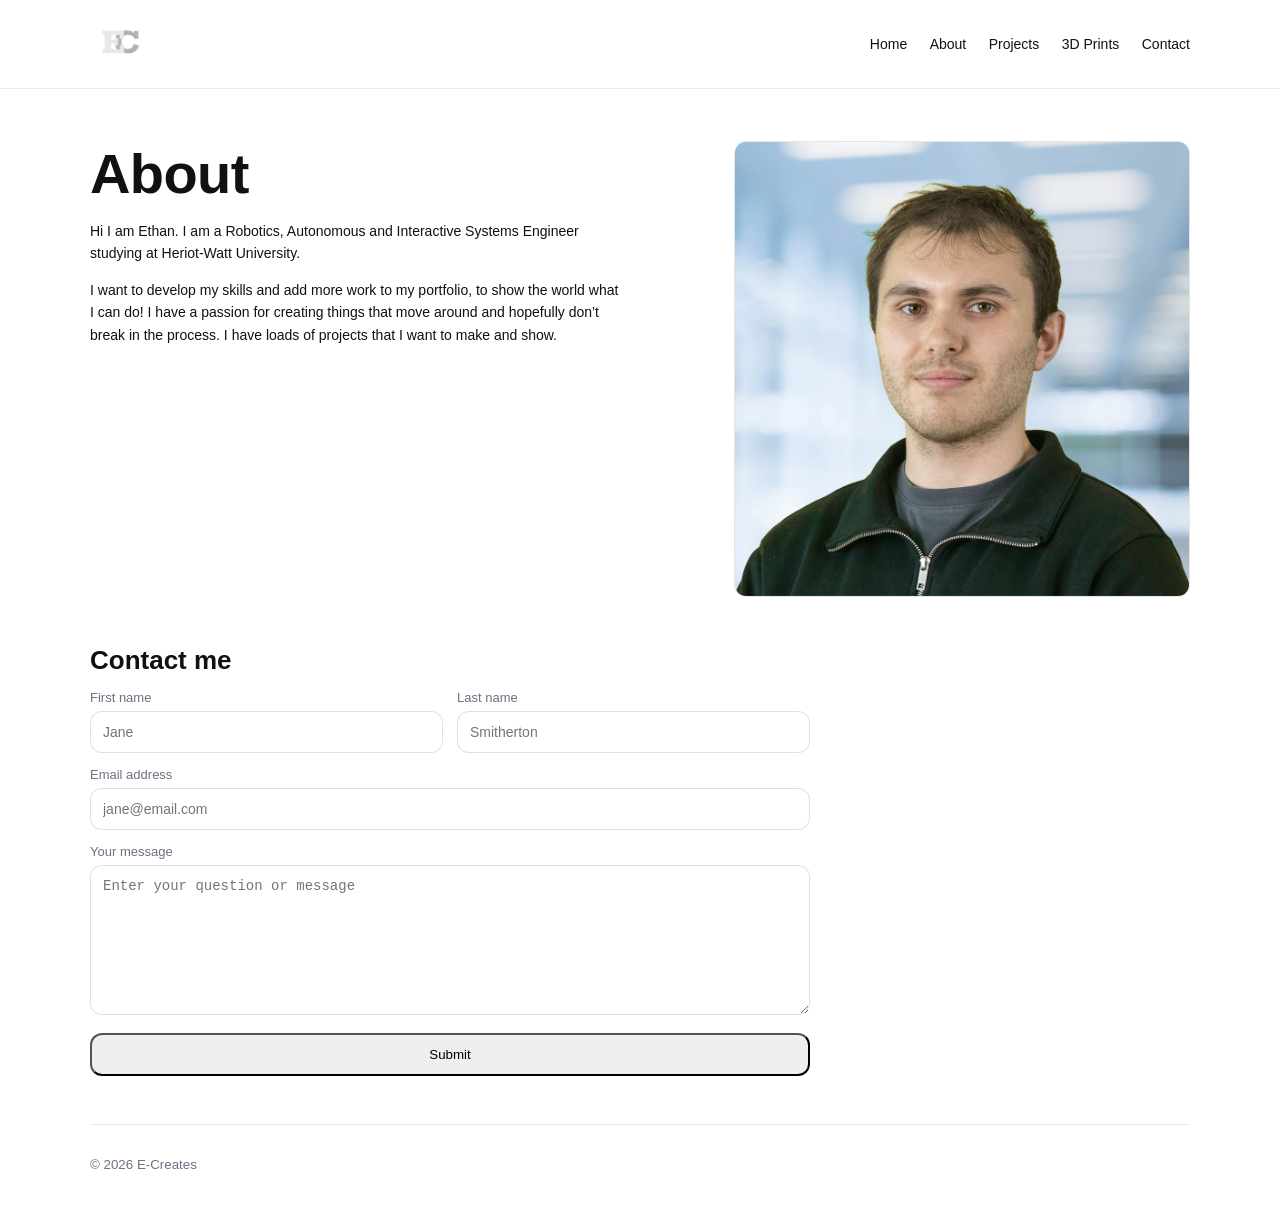
==== about.html @ 8cdade5a "Initial website" ====
<!DOCTYPE html>
<html lang="en">
  <head>
    <meta charset="UTF-8" />
    <meta name="viewport" content="width=device-width, initial-scale=1.0" />
    <title>About | E-Creates</title>
    <link rel="stylesheet" href="styles.css" />
  </head>

  <body>
    <!-- NAV -->
    <header class="site-header">
      <div class="container nav">
        <a class="logo" href="index.html" aria-label="E-Creates Home">
          <img src="assets/ec.png" alt="E-Creates logo" class="logo-img" />
        </a>

        <nav class="nav-links" aria-label="Primary">
          <a href="index.html#home">Home</a>
          <a href="about.html">About</a>
          <a href="index.html#projects">Projects</a>
          <a href="index.html#prints">3D Prints</a>
          <a href="about.html#contact">Contact</a>
        </nav>
      </div>
    </header>

    <main class="container section">
      <!-- TOP: About text (left) + photo (right) -->
      <section class="about-top">
        <div class="about-copy">
          <h1 class="page-title">About</h1>

          <p class="about-lead">
            Hi I am Ethan. I am a Robotics, Autonomous and Interactive Systems Engineer studying at
            Heriot-Watt University.
          </p>

          <p class="about-body">
            I want to develop my skills and add more work to my portfolio, to show the world what I can do!
            I have a passion for creating things that move around and hopefully don’t break in the process.
            I have loads of projects that I want to make and show.
          </p>
        </div>

        <div class="about-photo">
          <img src="assets/photo.jpg" alt="Portrait photo" />
        </div>
      </section>

      <!-- BELOW: Contact form -->
      <section id="contact" class="contact-section">
        <h2 class="section-title">Contact me</h2>

        <form class="contact-form" action="https://formspree.io/f/xojqopka" method="POST">
          <input type="hidden" name="_subject" value="New message from E-Creates" />
          <input type="hidden" name="_template" value="table" />

          <div class="form-grid">
            <div class="field">
              <label for="firstName">First name</label>
              <input id="firstName" name="firstName" type="text" placeholder="Jane" required />
            </div>

            <div class="field">
              <label for="lastName">Last name</label>
              <input id="lastName" name="lastName" type="text" placeholder="Smitherton" required />
            </div>

            <div class="field full">
              <label for="email">Email address</label>
              <input id="email" name="email" type="email" placeholder="jane@email.com" required />
            </div>

            <div class="field full">
              <label for="message">Your message</label>
              <textarea
                id="message"
                name="message"
                rows="6"
                placeholder="Enter your question or message"
                required
              ></textarea>
            </div>

            <div class="full">
              <button class="btn primary full" type="submit">Submit</button>
            </div>
          </div>
        </form>
      </section>
    </main>

    <footer class="container footer">
      <small>© <span id="year"></span> E-Creates</small>
    </footer>

    <script src="script.js"></script>
  </body>
</html>
---- styles.css ----
:root {
  --bg: #ffffff;
  --text: #111111;
  --muted: #6b7280;
  --card: #f3f4f6;
  --border: rgba(0, 0, 0, 0.08);
}

* { box-sizing: border-box; }
html { scroll-behavior: smooth; }
body {
  margin: 0;
  font-family: Arial, Helvetica, sans-serif;
  background: var(--bg);
  color: var(--text);
}

.container {
  width: min(1100px, 92%);
  margin: 0 auto;
}

.site-header {
  position: sticky;
  top: 0;
  background: rgba(255,255,255,0.9);
  backdrop-filter: blur(8px);
  border-bottom: 1px solid var(--border);
  z-index: 10;
}

.nav {
  display: flex;
  align-items: center;
  justify-content: space-between;
  padding: 14px 0;
}

.logo {
  display: inline-flex;
  align-items: center;
  text-decoration: none;
  color: inherit;
}
.logo-img {
  height: 60px;   /* controls logo size */
  width: auto;
  display: block;
  opacity: 0.45;  /* optional – matches subtle style */
}

.nav-links a {
  text-decoration: none;
  color: var(--text);
  margin-left: 18px;
  font-size: 14px;
}
.nav-links a:hover { text-decoration: underline; }

.hero {
  padding: 56px 0 22px;
}
.hero-title {
  margin: 0 0 10px;
  font-size: 52px;
  letter-spacing: -0.5px;
}
.hero-subtitle {
  margin: 0;
  color: var(--muted);
  font-size: 16px;
}

.section {
  padding: 28px 0;
}
.section h2 {
  margin: 0 0 14px;
  font-size: 26px;
}

.grid {
  display: grid;
  gap: 18px;
  grid-template-columns: repeat(3, minmax(0, 1fr));
}

.card {
  background: transparent;
}

.thumb {
  background: var(--card);
  border-radius: 10px;
  overflow: hidden;
  border: 1px solid var(--border);
}

.thumb img {
  width: 100%;
  height: 175px;
  object-fit: cover;
  display: block;
}

.card h3 {
  margin: 10px 0 4px;
  font-size: 16px;
}
.card p {
  margin: 0;
  font-size: 13px;
  color: var(--muted);
}

.footer {
  padding: 30px 0 50px;
  color: var(--muted);
  border-top: 1px solid var(--border);
  margin-top: 20px;
}

/* Responsive */
@media (max-width: 900px) {
  .grid { grid-template-columns: repeat(2, minmax(0, 1fr)); }
  .hero-title { font-size: 44px; }
}
@media (max-width: 600px) {
  .grid { grid-template-columns: 1fr; }
  .nav-links a { margin-left: 12px; }
  .hero-title { font-size: 38px; }
}


/* Make cards clickable */
.card.clickable {
  cursor: pointer;
}
.card.clickable:hover .thumb {
  transform: translateY(-2px);
  transition: transform 120ms ease;
}

/* MODAL */
.modal {
  position: fixed;
  inset: 0;
  display: none; /* hidden by default */
  z-index: 999;
}

.modal.is-open {
  display: block;
}

.modal-backdrop {
  position: absolute;
  inset: 0;
  background: rgba(0, 0, 0, 0.55);
}

.modal-panel {
  position: relative;
  width: min(900px, 92%);
  margin: 6vh auto;
  background: white;
  border-radius: 14px;
  border: 1px solid rgba(0, 0, 0, 0.12);
  overflow: hidden;
}

.modal-close {
  position: absolute;
  top: 10px;
  right: 10px;
  border: none;
  background: rgba(0, 0, 0, 0.06);
  border-radius: 10px;
  padding: 8px 10px;
  cursor: pointer;
  font-size: 16px;
}
.modal-close:hover {
  background: rgba(0, 0, 0, 0.12);
}

.modal-content {
  display: grid;
  grid-template-columns: 1.05fr 0.95fr;
}

.modal-image-wrap {
  background: #f3f4f6;
  border-right: 1px solid rgba(0, 0, 0, 0.08);
}

.modal-image-wrap img {
  width: 100%;
  height: 100%;
  max-height: 520px;
  object-fit: cover;
  display: block;
}

.modal-text {
  padding: 18px 18px 20px;
}

.modal-text h3 {
  margin: 0 0 8px;
  font-size: 22px;
}

.muted {
  color: #6b7280;
  margin: 0 0 12px;
}

.modal-details {
  margin: 0;
  white-space: pre-wrap;
  font-family: Arial, Helvetica, sans-serif;
  line-height: 1.45;
  color: #111;
}

/* Responsive modal */
@media (max-width: 700px) {
  .modal-panel {
    margin: 4vh auto;
  }
  .modal-content {
    grid-template-columns: 1fr;
  }
  .modal-image-wrap {
    border-right: none;
    border-bottom: 1px solid rgba(0, 0, 0, 0.08);
  }
}

/* ---------- Contact form polish ---------- */
.contact-form {
  max-width: 640px;
}

.form-grid {
  display: grid;
  grid-template-columns: 1fr 1fr;
  gap: 14px;
  margin-top: 12px;
}

.field label {
  display: block;
  font-size: 13px;
  color: var(--muted);
  margin: 0 0 6px;
}

.field input,
.field textarea {
  width: 100%;
  padding: 12px 12px;
  border-radius: 12px;
  border: 1px solid rgba(0, 0, 0, 0.12);
  background: #fff;
  font-size: 14px;
  outline: none;
}

.field textarea {
  resize: vertical;
  min-height: 140px;
}

.field input:focus,
.field textarea:focus {
  border-color: rgba(0, 0, 0, 0.25);
  box-shadow: 0 0 0 4px rgba(0, 0, 0, 0.06);
}

.full {
  grid-column: 1 / -1;
}

/* Make button full width nicely */
.btn.full {
  width: 100%;
  justify-content: center;
  padding: 12px 14px;
  border-radius: 12px;
}

/* Mobile */
@media (max-width: 700px) {
  .form-grid {
    grid-template-columns: 1fr;
  }
}


/* About + Contact page layout */
.page-title {
  margin: 0 0 14px;
  font-size: 56px;
  letter-spacing: -0.6px;
}

.section-title {
  margin: 0 0 14px;
  font-size: 28px;
}

.about-top {
  display: grid;
  grid-template-columns: 1.15fr 0.85fr;
  gap: 28px;
  align-items: start;
  padding-top: 24px;
}

.about-copy {
  max-width: 60ch;
}

.about-lead,
.about-body {
  margin: 0 0 14px;
  font-size: 14px;
  line-height: 1.6;
  color: var(--text);
}

.about-photo img {
  width: 100%;
  max-height: 520px;
  object-fit: cover;
  border-radius: 12px;
  border: 1px solid rgba(0, 0, 0, 0.10);
}

/* Contact block sits under the about section */
.contact-section {
  margin-top: 44px;
}

/* Form polish (if you already added these, keep one copy only) */
.contact-form {
  max-width: 720px;
}

.form-grid {
  display: grid;
  grid-template-columns: 1fr 1fr;
  gap: 14px;
  margin-top: 10px;
}

.field label {
  display: block;
  font-size: 13px;
  color: var(--muted);
  margin: 0 0 6px;
}

.field input,
.field textarea {
  width: 100%;
  padding: 12px 12px;
  border-radius: 12px;
  border: 1px solid rgba(0, 0, 0, 0.12);
  background: #fff;
  font-size: 14px;
  outline: none;
}

.field input:focus,
.field textarea:focus {
  border-color: rgba(0, 0, 0, 0.25);
  box-shadow: 0 0 0 4px rgba(0, 0, 0, 0.06);
}

.field textarea {
  resize: vertical;
  min-height: 150px;
}

.full {
  grid-column: 1 / -1;
}

/* Mobile */
@media (max-width: 850px) {
  .about-top {
    grid-template-columns: 1fr;
  }
  .page-title {
    font-size: 42px;
  }
  .form-grid {
    grid-template-columns: 1fr;
  }
}
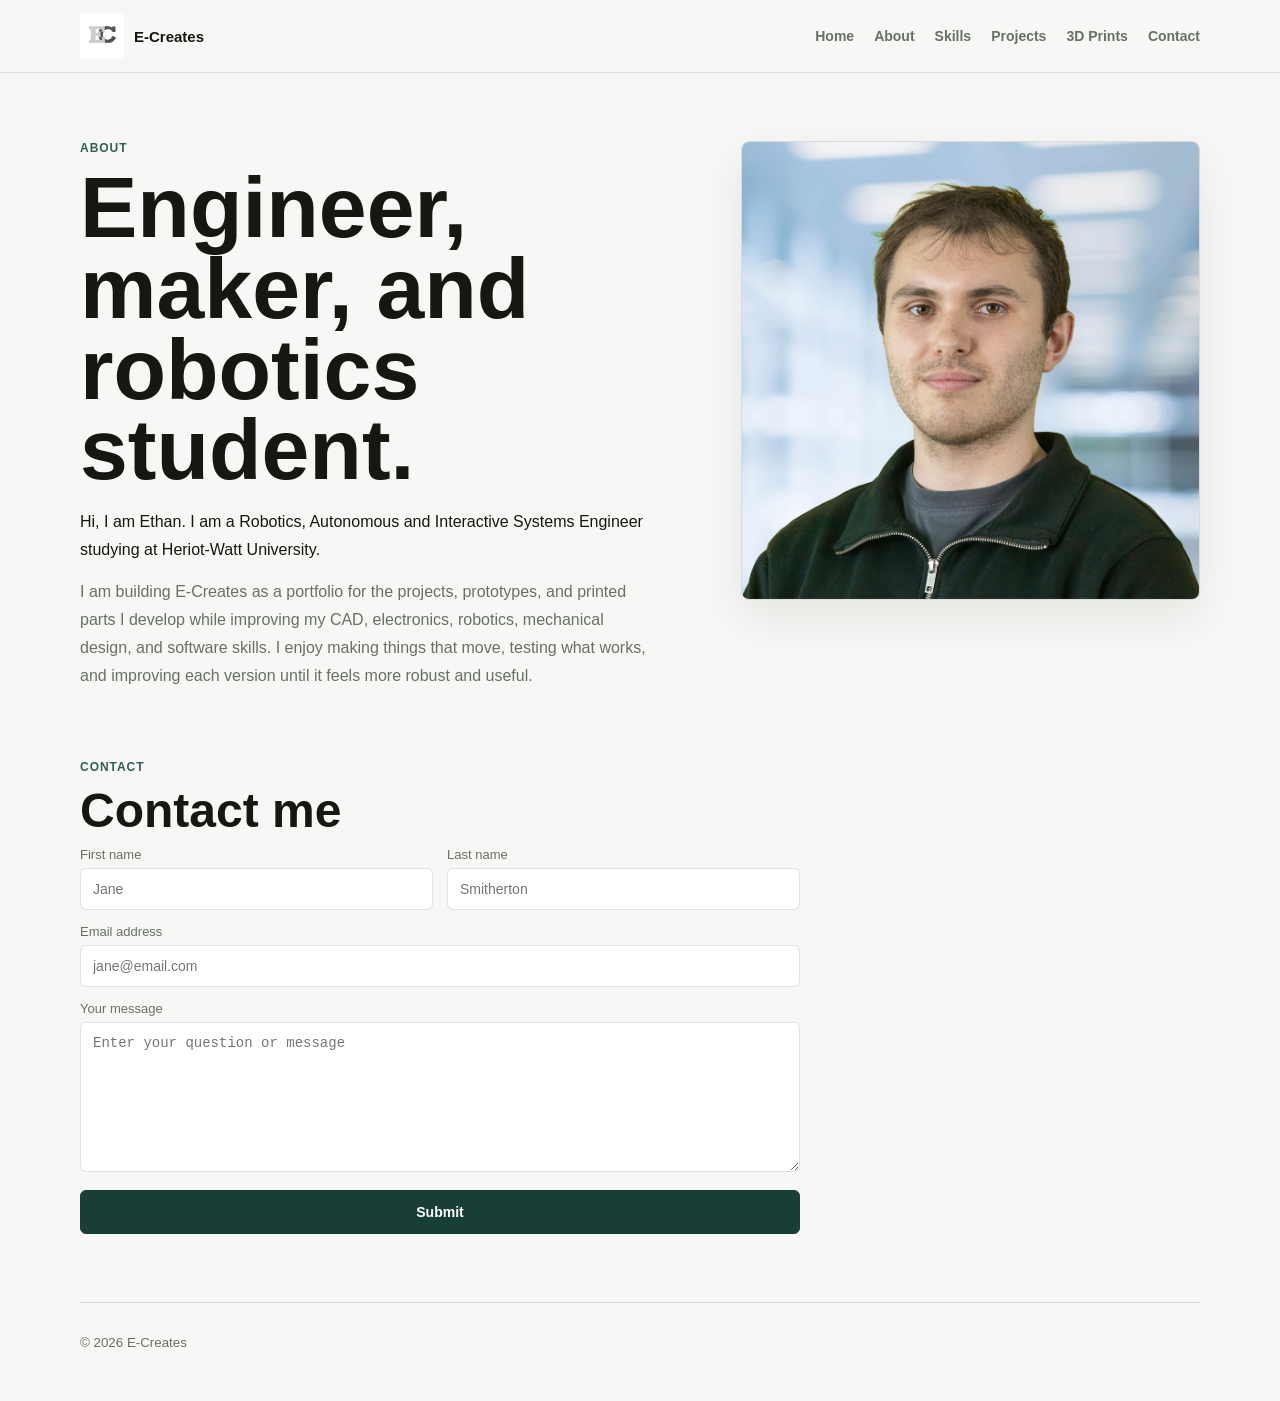
==== commit 5947dfd6: "updated look to be more professional" ====
--- a/about.html
+++ b/about.html
@@ -8,16 +8,17 @@
   </head>
 
   <body>
-    <!-- NAV -->
     <header class="site-header">
       <div class="container nav">
         <a class="logo" href="index.html" aria-label="E-Creates Home">
           <img src="assets/ec.png" alt="E-Creates logo" class="logo-img" />
+          <span>E-Creates</span>
         </a>
 
         <nav class="nav-links" aria-label="Primary">
           <a href="index.html#home">Home</a>
           <a href="about.html">About</a>
+          <a href="index.html#skills">Skills</a>
           <a href="index.html#projects">Projects</a>
           <a href="index.html#prints">3D Prints</a>
           <a href="about.html#contact">Contact</a>
@@ -26,20 +27,21 @@
     </header>
 
     <main class="container section">
-      <!-- TOP: About text (left) + photo (right) -->
       <section class="about-top">
         <div class="about-copy">
-          <h1 class="page-title">About</h1>
+          <p class="eyebrow">About</p>
+          <h1 class="page-title">Engineer, maker, and robotics student.</h1>
 
           <p class="about-lead">
-            Hi I am Ethan. I am a Robotics, Autonomous and Interactive Systems Engineer studying at
+            Hi, I am Ethan. I am a Robotics, Autonomous and Interactive Systems Engineer studying at
             Heriot-Watt University.
           </p>
 
           <p class="about-body">
-            I want to develop my skills and add more work to my portfolio, to show the world what I can do!
-            I have a passion for creating things that move around and hopefully don’t break in the process.
-            I have loads of projects that I want to make and show.
+            I am building E-Creates as a portfolio for the projects, prototypes, and printed parts I
+            develop while improving my CAD, electronics, robotics, mechanical design, and software
+            skills. I enjoy making things that move, testing what works, and improving each version
+            until it feels more robust and useful.
           </p>
         </div>
 
@@ -48,8 +50,8 @@
         </div>
       </section>
 
-      <!-- BELOW: Contact form -->
       <section id="contact" class="contact-section">
+        <p class="eyebrow">Contact</p>
         <h2 class="section-title">Contact me</h2>
 
         <form class="contact-form" action="https://formspree.io/f/xojqopka" method="POST">
@@ -92,7 +94,7 @@
     </main>
 
     <footer class="container footer">
-      <small>© <span id="year"></span> E-Creates</small>
+      <small>&copy; <span id="year"></span> E-Creates</small>
     </footer>
 
     <script src="script.js"></script>
--- a/styles.css
+++ b/styles.css
@@ -1,13 +1,23 @@
 :root {
-  --bg: #ffffff;
-  --text: #111111;
-  --muted: #6b7280;
-  --card: #f3f4f6;
-  --border: rgba(0, 0, 0, 0.08);
-}
-
-* { box-sizing: border-box; }
-html { scroll-behavior: smooth; }
+  --bg: #f7f8f5;
+  --surface: #ffffff;
+  --surface-soft: #eef2ee;
+  --text: #161713;
+  --muted: #687066;
+  --accent: #2f5f52;
+  --accent-strong: #173f36;
+  --line: rgba(22, 23, 19, 0.12);
+  --shadow: 0 18px 45px rgba(22, 23, 19, 0.08);
+}
+
+* {
+  box-sizing: border-box;
+}
+
+html {
+  scroll-behavior: smooth;
+}
+
 body {
   margin: 0;
   font-family: Arial, Helvetica, sans-serif;
@@ -15,17 +25,21 @@
   color: var(--text);
 }
 
+img {
+  max-width: 100%;
+}
+
 .container {
-  width: min(1100px, 92%);
+  width: min(1120px, 92%);
   margin: 0 auto;
 }
 
 .site-header {
   position: sticky;
   top: 0;
-  background: rgba(255,255,255,0.9);
-  backdrop-filter: blur(8px);
-  border-bottom: 1px solid var(--border);
+  background: rgba(247, 248, 245, 0.9);
+  backdrop-filter: blur(12px);
+  border-bottom: 1px solid var(--line);
   z-index: 10;
 }
 
@@ -33,119 +47,327 @@
   display: flex;
   align-items: center;
   justify-content: space-between;
+  gap: 24px;
   padding: 14px 0;
 }
 
 .logo {
   display: inline-flex;
   align-items: center;
+  gap: 10px;
   text-decoration: none;
   color: inherit;
-}
+  font-size: 15px;
+  font-weight: 700;
+}
+
 .logo-img {
-  height: 60px;   /* controls logo size */
-  width: auto;
+  width: 44px;
+  height: 44px;
+  object-fit: contain;
   display: block;
-  opacity: 0.45;  /* optional – matches subtle style */
+}
+
+.nav-links {
+  display: flex;
+  align-items: center;
+  gap: 20px;
+  flex-wrap: wrap;
+  justify-content: flex-end;
 }
 
 .nav-links a {
   text-decoration: none;
+  color: var(--muted);
+  font-size: 14px;
+  font-weight: 600;
+}
+
+.nav-links a:hover {
   color: var(--text);
-  margin-left: 18px;
+}
+
+.hero {
+  padding: 64px 0 44px;
+}
+
+.hero-grid {
+  display: grid;
+  grid-template-columns: minmax(0, 1.05fr) minmax(320px, 0.75fr);
+  gap: 56px;
+  align-items: center;
+}
+
+.hero-copy {
+  max-width: 760px;
+}
+
+.eyebrow {
+  margin: 0 0 12px;
+  color: var(--accent);
+  font-size: 12px;
+  font-weight: 800;
+  letter-spacing: 0.08em;
+  text-transform: uppercase;
+}
+
+.hero h1,
+.page-title {
+  margin: 0;
+  max-width: 12ch;
+  font-size: clamp(46px, 7vw, 86px);
+  line-height: 0.94;
+  font-weight: 800;
+}
+
+.hero-subtitle {
+  margin: 24px 0 0;
+  max-width: 66ch;
+  color: var(--muted);
+  font-size: 18px;
+  line-height: 1.7;
+}
+
+.hero-actions {
+  display: flex;
+  gap: 12px;
+  flex-wrap: wrap;
+  margin-top: 30px;
+}
+
+.btn {
+  display: inline-flex;
+  align-items: center;
+  justify-content: center;
+  min-height: 44px;
+  padding: 12px 18px;
+  border-radius: 6px;
+  border: 1px solid var(--line);
   font-size: 14px;
-}
-.nav-links a:hover { text-decoration: underline; }
-
-.hero {
-  padding: 56px 0 22px;
-}
-.hero-title {
-  margin: 0 0 10px;
-  font-size: 52px;
-  letter-spacing: -0.5px;
-}
-.hero-subtitle {
-  margin: 0;
-  color: var(--muted);
-  font-size: 16px;
-}
-
-.section {
-  padding: 28px 0;
-}
-.section h2 {
-  margin: 0 0 14px;
-  font-size: 26px;
-}
-
-.grid {
-  display: grid;
-  gap: 18px;
-  grid-template-columns: repeat(3, minmax(0, 1fr));
-}
-
-.card {
-  background: transparent;
-}
-
-.thumb {
-  background: var(--card);
-  border-radius: 10px;
+  font-weight: 700;
+  text-decoration: none;
+  cursor: pointer;
+}
+
+.btn.primary {
+  background: var(--accent-strong);
+  color: #ffffff;
+  border-color: var(--accent-strong);
+}
+
+.btn.secondary {
+  color: var(--text);
+  background: rgba(255, 255, 255, 0.65);
+}
+
+.hero-showcase {
+  position: relative;
+  min-height: 430px;
   overflow: hidden;
-  border: 1px solid var(--border);
-}
-
-.thumb img {
-  width: 100%;
-  height: 175px;
+  border: 1px solid var(--line);
+  border-radius: 8px;
+  background: var(--surface-soft);
+  box-shadow: var(--shadow);
+}
+
+.hero-showcase img {
+  width: 100%;
+  height: 100%;
+  min-height: 430px;
   object-fit: cover;
   display: block;
 }
 
+.showcase-caption {
+  position: absolute;
+  left: 18px;
+  right: 18px;
+  bottom: 18px;
+  display: flex;
+  align-items: center;
+  justify-content: space-between;
+  gap: 14px;
+  padding: 14px 16px;
+  border-radius: 6px;
+  background: rgba(255, 255, 255, 0.9);
+  border: 1px solid rgba(255, 255, 255, 0.7);
+}
+
+.showcase-caption span {
+  color: var(--muted);
+  font-size: 12px;
+  font-weight: 700;
+  text-transform: uppercase;
+  letter-spacing: 0.06em;
+}
+
+.showcase-caption strong {
+  font-size: 16px;
+}
+
+.section {
+  padding: 44px 0;
+}
+
+.section-heading {
+  margin-bottom: 22px;
+}
+
+.section-heading h2,
+.section-title {
+  margin: 0;
+  font-size: clamp(30px, 4vw, 48px);
+  line-height: 1.05;
+}
+
+.section-heading.split {
+  display: flex;
+  align-items: end;
+  justify-content: space-between;
+  gap: 32px;
+}
+
+.section-heading.split > p {
+  max-width: 46ch;
+  margin: 0;
+  color: var(--muted);
+  line-height: 1.65;
+}
+
+.skills-section {
+  border-top: 1px solid var(--line);
+  border-bottom: 1px solid var(--line);
+}
+
+.skill-bubbles {
+  display: flex;
+  flex-wrap: wrap;
+  gap: 12px;
+}
+
+.skill-bubbles span {
+  display: inline-flex;
+  align-items: center;
+  min-height: 46px;
+  padding: 12px 18px;
+  border-radius: 999px;
+  background: var(--surface);
+  border: 1px solid var(--line);
+  box-shadow: 0 8px 20px rgba(22, 23, 19, 0.05);
+  color: var(--accent-strong);
+  font-size: 14px;
+  font-weight: 800;
+}
+
+.project-grid {
+  display: grid;
+  grid-template-columns: repeat(3, minmax(0, 1fr));
+  gap: 22px;
+}
+
+.project-grid.compact {
+  grid-template-columns: repeat(3, minmax(0, 1fr));
+}
+
+.card {
+  min-width: 0;
+  background: var(--surface);
+  border: 1px solid var(--line);
+  border-radius: 8px;
+  overflow: hidden;
+  box-shadow: 0 12px 30px rgba(22, 23, 19, 0.05);
+}
+
+.card.clickable {
+  cursor: pointer;
+}
+
+.card.clickable:hover {
+  transform: translateY(-3px);
+  box-shadow: var(--shadow);
+}
+
+.card,
+.card.clickable {
+  transition: transform 160ms ease, box-shadow 160ms ease;
+}
+
+.thumb {
+  width: 100%;
+  aspect-ratio: 4 / 3;
+  background: var(--surface-soft);
+  overflow: hidden;
+  border-bottom: 1px solid var(--line);
+}
+
+.thumb img {
+  width: 100%;
+  height: 100%;
+  object-fit: cover;
+  display: block;
+}
+
+.placeholder-thumb {
+  display: grid;
+  place-items: center;
+  padding: 22px;
+  color: rgba(23, 63, 54, 0.65);
+  background:
+    linear-gradient(135deg, rgba(47, 95, 82, 0.12), rgba(255, 255, 255, 0.75)),
+    var(--surface-soft);
+}
+
+.placeholder-thumb span,
+.modal-placeholder {
+  display: grid;
+  place-items: center;
+  width: 100%;
+  height: 100%;
+  min-height: 180px;
+  border: 1px dashed rgba(23, 63, 54, 0.32);
+  border-radius: 8px;
+  font-size: 13px;
+  font-weight: 800;
+  letter-spacing: 0.08em;
+  text-transform: uppercase;
+}
+
+.card-body {
+  padding: 18px;
+}
+
+.card-kicker {
+  margin: 0 0 8px;
+  color: var(--accent);
+  font-size: 11px;
+  font-weight: 800;
+  letter-spacing: 0.08em;
+  text-transform: uppercase;
+}
+
 .card h3 {
-  margin: 10px 0 4px;
-  font-size: 16px;
-}
+  margin: 0 0 8px;
+  font-size: 20px;
+}
+
 .card p {
   margin: 0;
-  font-size: 13px;
-  color: var(--muted);
+  color: var(--muted);
+  font-size: 14px;
+  line-height: 1.55;
 }
 
 .footer {
   padding: 30px 0 50px;
   color: var(--muted);
-  border-top: 1px solid var(--border);
-  margin-top: 20px;
-}
-
-/* Responsive */
-@media (max-width: 900px) {
-  .grid { grid-template-columns: repeat(2, minmax(0, 1fr)); }
-  .hero-title { font-size: 44px; }
-}
-@media (max-width: 600px) {
-  .grid { grid-template-columns: 1fr; }
-  .nav-links a { margin-left: 12px; }
-  .hero-title { font-size: 38px; }
-}
-
-
-/* Make cards clickable */
-.card.clickable {
-  cursor: pointer;
-}
-.card.clickable:hover .thumb {
-  transform: translateY(-2px);
-  transition: transform 120ms ease;
-}
-
-/* MODAL */
+  border-top: 1px solid var(--line);
+  margin-top: 24px;
+}
+
 .modal {
   position: fixed;
   inset: 0;
-  display: none; /* hidden by default */
+  display: none;
   z-index: 999;
 }
 
@@ -161,10 +383,10 @@
 
 .modal-panel {
   position: relative;
-  width: min(900px, 92%);
+  width: min(940px, 92%);
   margin: 6vh auto;
-  background: white;
-  border-radius: 14px;
+  background: var(--surface);
+  border-radius: 8px;
   border: 1px solid rgba(0, 0, 0, 0.12);
   overflow: hidden;
 }
@@ -173,15 +395,18 @@
   position: absolute;
   top: 10px;
   right: 10px;
+  width: 36px;
+  height: 36px;
   border: none;
-  background: rgba(0, 0, 0, 0.06);
-  border-radius: 10px;
-  padding: 8px 10px;
+  background: rgba(255, 255, 255, 0.88);
+  border-radius: 6px;
   cursor: pointer;
   font-size: 16px;
-}
+  z-index: 2;
+}
+
 .modal-close:hover {
-  background: rgba(0, 0, 0, 0.12);
+  background: #ffffff;
 }
 
 .modal-content {
@@ -190,64 +415,110 @@
 }
 
 .modal-image-wrap {
-  background: #f3f4f6;
-  border-right: 1px solid rgba(0, 0, 0, 0.08);
+  min-height: 420px;
+  background: var(--surface-soft);
+  border-right: 1px solid var(--line);
 }
 
 .modal-image-wrap img {
   width: 100%;
   height: 100%;
-  max-height: 520px;
+  max-height: 560px;
   object-fit: cover;
   display: block;
 }
 
+.modal-image-wrap.is-placeholder img {
+  display: none;
+}
+
+.modal-placeholder {
+  display: none;
+  margin: 22px;
+  width: calc(100% - 44px);
+  min-height: 376px;
+  color: rgba(23, 63, 54, 0.65);
+  background: rgba(255, 255, 255, 0.38);
+}
+
+.modal-image-wrap.is-placeholder .modal-placeholder {
+  display: grid;
+}
+
 .modal-text {
-  padding: 18px 18px 20px;
+  padding: 28px;
 }
 
 .modal-text h3 {
-  margin: 0 0 8px;
-  font-size: 22px;
+  margin: 0 0 10px;
+  font-size: 30px;
 }
 
 .muted {
-  color: #6b7280;
-  margin: 0 0 12px;
+  color: var(--muted);
+  margin: 0 0 16px;
+  line-height: 1.6;
 }
 
 .modal-details {
   margin: 0;
   white-space: pre-wrap;
   font-family: Arial, Helvetica, sans-serif;
-  line-height: 1.45;
-  color: #111;
-}
-
-/* Responsive modal */
-@media (max-width: 700px) {
-  .modal-panel {
-    margin: 4vh auto;
-  }
-  .modal-content {
-    grid-template-columns: 1fr;
-  }
-  .modal-image-wrap {
-    border-right: none;
-    border-bottom: 1px solid rgba(0, 0, 0, 0.08);
-  }
-}
-
-/* ---------- Contact form polish ---------- */
+  line-height: 1.55;
+  color: var(--text);
+}
+
+.page-title {
+  max-width: none;
+  margin-bottom: 18px;
+}
+
+.about-top {
+  display: grid;
+  grid-template-columns: 1.15fr 0.85fr;
+  gap: 40px;
+  align-items: start;
+  padding-top: 24px;
+}
+
+.about-copy {
+  max-width: 64ch;
+}
+
+.about-lead,
+.about-body {
+  margin: 0 0 14px;
+  font-size: 16px;
+  line-height: 1.75;
+  color: var(--text);
+}
+
+.about-body {
+  color: var(--muted);
+}
+
+.about-photo img {
+  width: 100%;
+  max-height: 540px;
+  object-fit: cover;
+  border-radius: 8px;
+  border: 1px solid var(--line);
+  box-shadow: var(--shadow);
+}
+
+.contact-section {
+  margin-top: 56px;
+}
+
 .contact-form {
-  max-width: 640px;
+  max-width: 720px;
 }
 
 .form-grid {
   display: grid;
   grid-template-columns: 1fr 1fr;
   gap: 14px;
-  margin-top: 12px;
+  margin-top: 10px;
 }
 
 .field label {
@@ -261,123 +532,17 @@
 .field textarea {
   width: 100%;
   padding: 12px 12px;
-  border-radius: 12px;
-  border: 1px solid rgba(0, 0, 0, 0.12);
+  border-radius: 6px;
+  border: 1px solid var(--line);
   background: #fff;
   font-size: 14px;
   outline: none;
 }
 
-.field textarea {
-  resize: vertical;
-  min-height: 140px;
-}
-
 .field input:focus,
 .field textarea:focus {
-  border-color: rgba(0, 0, 0, 0.25);
-  box-shadow: 0 0 0 4px rgba(0, 0, 0, 0.06);
-}
-
-.full {
-  grid-column: 1 / -1;
-}
-
-/* Make button full width nicely */
-.btn.full {
-  width: 100%;
-  justify-content: center;
-  padding: 12px 14px;
-  border-radius: 12px;
-}
-
-/* Mobile */
-@media (max-width: 700px) {
-  .form-grid {
-    grid-template-columns: 1fr;
-  }
-}
-
-
-/* About + Contact page layout */
-.page-title {
-  margin: 0 0 14px;
-  font-size: 56px;
-  letter-spacing: -0.6px;
-}
-
-.section-title {
-  margin: 0 0 14px;
-  font-size: 28px;
-}
-
-.about-top {
-  display: grid;
-  grid-template-columns: 1.15fr 0.85fr;
-  gap: 28px;
-  align-items: start;
-  padding-top: 24px;
-}
-
-.about-copy {
-  max-width: 60ch;
-}
-
-.about-lead,
-.about-body {
-  margin: 0 0 14px;
-  font-size: 14px;
-  line-height: 1.6;
-  color: var(--text);
-}
-
-.about-photo img {
-  width: 100%;
-  max-height: 520px;
-  object-fit: cover;
-  border-radius: 12px;
-  border: 1px solid rgba(0, 0, 0, 0.10);
-}
-
-/* Contact block sits under the about section */
-.contact-section {
-  margin-top: 44px;
-}
-
-/* Form polish (if you already added these, keep one copy only) */
-.contact-form {
-  max-width: 720px;
-}
-
-.form-grid {
-  display: grid;
-  grid-template-columns: 1fr 1fr;
-  gap: 14px;
-  margin-top: 10px;
-}
-
-.field label {
-  display: block;
-  font-size: 13px;
-  color: var(--muted);
-  margin: 0 0 6px;
-}
-
-.field input,
-.field textarea {
-  width: 100%;
-  padding: 12px 12px;
-  border-radius: 12px;
-  border: 1px solid rgba(0, 0, 0, 0.12);
-  background: #fff;
-  font-size: 14px;
-  outline: none;
-}
-
-.field input:focus,
-.field textarea:focus {
-  border-color: rgba(0, 0, 0, 0.25);
-  box-shadow: 0 0 0 4px rgba(0, 0, 0, 0.06);
+  border-color: rgba(47, 95, 82, 0.45);
+  box-shadow: 0 0 0 4px rgba(47, 95, 82, 0.1);
 }
 
 .field textarea {
@@ -389,15 +554,84 @@
   grid-column: 1 / -1;
 }
 
-/* Mobile */
-@media (max-width: 850px) {
+.btn.full {
+  width: 100%;
+}
+
+.clamp-card .thumb img {
+  object-fit: contain;
+  padding: 18px;
+  background: var(--surface-soft);
+}
+
+@media (max-width: 920px) {
+  .hero-grid,
   .about-top {
     grid-template-columns: 1fr;
   }
+
+  .hero-showcase,
+  .hero-showcase img {
+    min-height: 340px;
+  }
+
+  .project-grid,
+  .project-grid.compact {
+    grid-template-columns: repeat(2, minmax(0, 1fr));
+  }
+
+  .section-heading.split {
+    align-items: start;
+    flex-direction: column;
+    gap: 10px;
+  }
+}
+
+@media (max-width: 700px) {
+  .nav {
+    align-items: flex-start;
+    flex-direction: column;
+  }
+
+  .nav-links {
+    justify-content: flex-start;
+    gap: 14px;
+  }
+
+  .hero {
+    padding-top: 46px;
+  }
+
+  .hero h1,
   .page-title {
-    font-size: 42px;
-  }
+    font-size: 44px;
+  }
+
+  .hero-subtitle {
+    font-size: 16px;
+  }
+
+  .project-grid,
+  .project-grid.compact,
   .form-grid {
     grid-template-columns: 1fr;
   }
-}
+
+  .modal-panel {
+    margin: 4vh auto;
+  }
+
+  .modal-content {
+    grid-template-columns: 1fr;
+  }
+
+  .modal-image-wrap {
+    min-height: 260px;
+    border-right: none;
+    border-bottom: 1px solid var(--line);
+  }
+
+  .modal-placeholder {
+    min-height: 216px;
+  }
+}
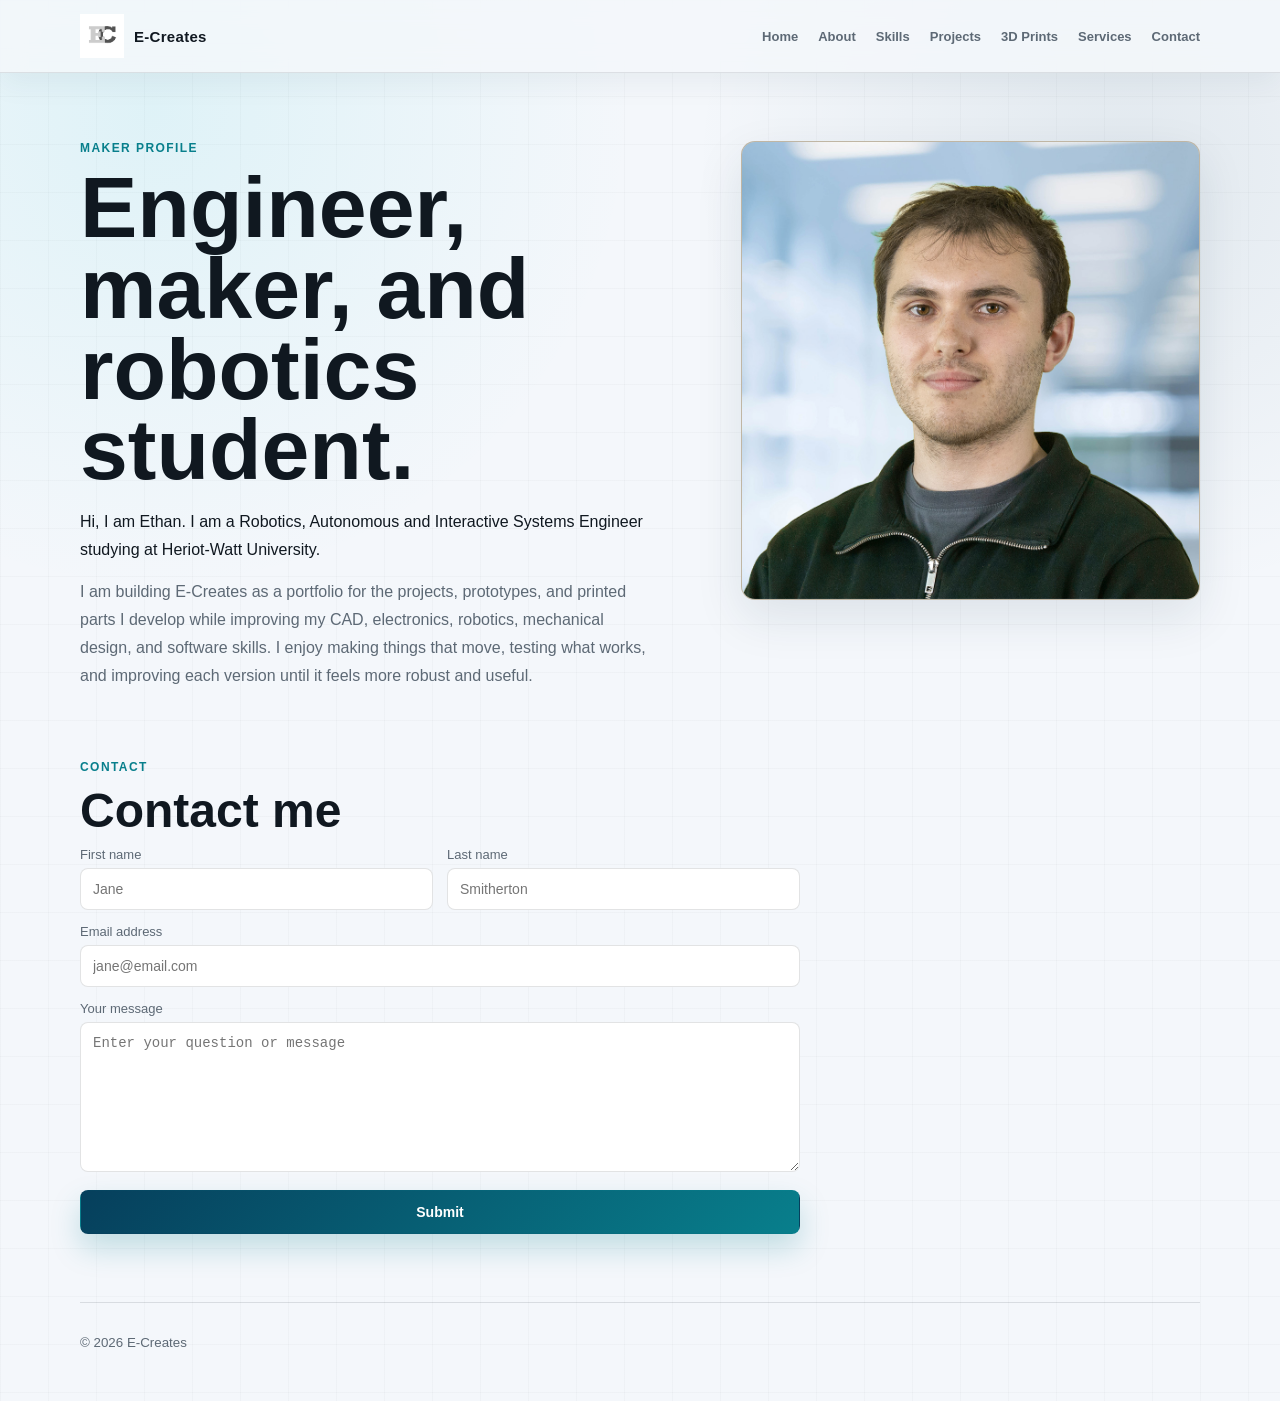
==== commit 4c51f6f2: "updated style" ====
--- a/about.html
+++ b/about.html
@@ -4,6 +4,12 @@
     <meta charset="UTF-8" />
     <meta name="viewport" content="width=device-width, initial-scale=1.0" />
     <title>About | E-Creates</title>
+    <meta
+      name="description"
+      content="Meet Ethan, the maker behind E-Creates, a robotics, CAD, electronics, software, and 3D printing portfolio."
+    />
+    <link rel="icon" type="image/png" href="assets/ec.png" />
+    <link rel="apple-touch-icon" href="assets/ec.png" />
     <link rel="stylesheet" href="styles.css" />
   </head>
 
@@ -21,15 +27,16 @@
           <a href="index.html#skills">Skills</a>
           <a href="index.html#projects">Projects</a>
           <a href="index.html#prints">3D Prints</a>
+          <a href="services.html">Services</a>
           <a href="about.html#contact">Contact</a>
         </nav>
       </div>
     </header>
 
-    <main class="container section">
+    <main class="container section prototype-page">
       <section class="about-top">
         <div class="about-copy">
-          <p class="eyebrow">About</p>
+          <p class="eyebrow">Maker profile</p>
           <h1 class="page-title">Engineer, maker, and robotics student.</h1>
 
           <p class="about-lead">
--- a/styles.css
+++ b/styles.css
@@ -126,6 +126,55 @@
   color: var(--muted);
   font-size: 18px;
   line-height: 1.7;
+}
+
+.hero-profile {
+  display: grid;
+  grid-template-columns: 58px minmax(0, 1fr) 38px;
+  align-items: center;
+  gap: 14px;
+  width: min(100%, 520px);
+  margin-top: 24px;
+  padding: 12px 14px;
+  border: 1px solid var(--line);
+  border-radius: 8px;
+  background: rgba(255, 255, 255, 0.74);
+  box-shadow: 0 12px 30px rgba(22, 23, 19, 0.05);
+}
+
+.profile-photo {
+  width: 58px;
+  height: 58px;
+  object-fit: cover;
+  border-radius: 50%;
+  border: 2px solid #ffffff;
+  box-shadow: 0 8px 18px rgba(22, 23, 19, 0.16);
+}
+
+.hero-profile span,
+.hero-profile strong {
+  display: block;
+}
+
+.hero-profile span {
+  margin-bottom: 4px;
+  color: var(--accent);
+  font-size: 12px;
+  font-weight: 800;
+  letter-spacing: 0.06em;
+  text-transform: uppercase;
+}
+
+.hero-profile strong {
+  color: var(--text);
+  font-size: 15px;
+  line-height: 1.35;
+}
+
+.profile-logo {
+  width: 38px;
+  height: 38px;
+  object-fit: contain;
 }
 
 .hero-actions {
@@ -378,31 +427,35 @@
 .modal-backdrop {
   position: absolute;
   inset: 0;
-  background: rgba(0, 0, 0, 0.55);
+  background: rgba(9, 14, 12, 0.68);
+  backdrop-filter: blur(3px);
 }
 
 .modal-panel {
   position: relative;
-  width: min(940px, 92%);
+  width: min(1040px, 92%);
+  max-height: 88vh;
   margin: 6vh auto;
   background: var(--surface);
-  border-radius: 8px;
-  border: 1px solid rgba(0, 0, 0, 0.12);
+  border-radius: 10px;
+  border: 1px solid rgba(255, 255, 255, 0.2);
   overflow: hidden;
+  box-shadow: 0 28px 80px rgba(0, 0, 0, 0.34);
 }
 
 .modal-close {
   position: absolute;
-  top: 10px;
-  right: 10px;
-  width: 36px;
-  height: 36px;
-  border: none;
-  background: rgba(255, 255, 255, 0.88);
-  border-radius: 6px;
+  top: 14px;
+  right: 14px;
+  width: 38px;
+  height: 38px;
+  border: 1px solid rgba(22, 23, 19, 0.12);
+  background: rgba(255, 255, 255, 0.9);
+  border-radius: 999px;
   cursor: pointer;
   font-size: 16px;
   z-index: 2;
+  box-shadow: 0 10px 22px rgba(22, 23, 19, 0.14);
 }
 
 .modal-close:hover {
@@ -411,11 +464,13 @@
 
 .modal-content {
   display: grid;
-  grid-template-columns: 1.05fr 0.95fr;
+  grid-template-columns: minmax(0, 1.08fr) minmax(360px, 0.92fr);
+  max-height: 88vh;
 }
 
 .modal-image-wrap {
-  min-height: 420px;
+  position: relative;
+  min-height: 560px;
   background: var(--surface-soft);
   border-right: 1px solid var(--line);
 }
@@ -423,7 +478,7 @@
 .modal-image-wrap img {
   width: 100%;
   height: 100%;
-  max-height: 560px;
+  max-height: none;
   object-fit: cover;
   display: block;
 }
@@ -446,12 +501,14 @@
 }
 
 .modal-text {
-  padding: 28px;
+  padding: 34px;
+  overflow-y: auto;
 }
 
 .modal-text h3 {
   margin: 0 0 10px;
-  font-size: 30px;
+  font-size: clamp(30px, 4vw, 44px);
+  line-height: 1.02;
 }
 
 .muted {
@@ -460,12 +517,90 @@
   line-height: 1.6;
 }
 
+.modal-kicker {
+  margin: 0 0 10px;
+  color: var(--accent);
+  font-size: 11px;
+  font-weight: 800;
+  letter-spacing: 0.08em;
+  text-transform: uppercase;
+}
+
+.modal-meta {
+  display: grid;
+  grid-template-columns: 1fr 1fr;
+  gap: 10px;
+  margin: 22px 0 24px;
+}
+
+.modal-meta div {
+  padding: 14px;
+  border: 1px solid var(--line);
+  border-radius: 8px;
+  background: var(--bg);
+}
+
+.modal-meta dt {
+  margin: 0 0 6px;
+  color: var(--muted);
+  font-size: 11px;
+  font-weight: 800;
+  letter-spacing: 0.08em;
+  text-transform: uppercase;
+}
+
+.modal-meta dd {
+  margin: 0;
+  color: var(--text);
+  font-size: 14px;
+  font-weight: 700;
+  line-height: 1.4;
+}
+
+.modal-section {
+  padding-top: 20px;
+  border-top: 1px solid var(--line);
+}
+
+.modal-section + .modal-section {
+  margin-top: 20px;
+}
+
+.modal-section h4 {
+  margin: 0 0 12px;
+  font-size: 15px;
+}
+
 .modal-details {
+  display: grid;
+  gap: 10px;
   margin: 0;
-  white-space: pre-wrap;
-  font-family: Arial, Helvetica, sans-serif;
+  padding: 0;
+  list-style: none;
+  color: var(--text);
+}
+
+.modal-details li {
+  position: relative;
+  padding-left: 22px;
   line-height: 1.55;
-  color: var(--text);
+}
+
+.modal-details li::before {
+  content: "";
+  position: absolute;
+  left: 0;
+  top: 0.68em;
+  width: 8px;
+  height: 8px;
+  border-radius: 50%;
+  background: var(--accent);
+}
+
+.modal-outcome {
+  margin: 0;
+  color: var(--muted);
+  line-height: 1.65;
 }
 
 .page-title {
@@ -611,6 +746,19 @@
     font-size: 16px;
   }
 
+  .hero-profile {
+    grid-template-columns: 52px minmax(0, 1fr);
+  }
+
+  .profile-photo {
+    width: 52px;
+    height: 52px;
+  }
+
+  .profile-logo {
+    display: none;
+  }
+
   .project-grid,
   .project-grid.compact,
   .form-grid {
@@ -623,6 +771,8 @@
 
   .modal-content {
     grid-template-columns: 1fr;
+    max-height: 92vh;
+    overflow-y: auto;
   }
 
   .modal-image-wrap {
@@ -631,7 +781,1129 @@
     border-bottom: 1px solid var(--line);
   }
 
+  .modal-text {
+    overflow: visible;
+    padding: 24px;
+  }
+
+  .modal-meta {
+    grid-template-columns: 1fr;
+  }
+
   .modal-placeholder {
     min-height: 216px;
   }
 }
+
+/* Prototype sketchbook theme */
+:root {
+  --bg: #d8ccb6;
+  --surface: rgba(248, 241, 225, 0.88);
+  --surface-solid: #f8f1e1;
+  --surface-soft: #e9dcc3;
+  --text: #211b14;
+  --muted: #6f6251;
+  --accent: #146d72;
+  --accent-strong: #0f3d46;
+  --ink: #2b241b;
+  --ink-soft: rgba(43, 36, 27, 0.2);
+  --glow: #38d6cf;
+  --line: rgba(43, 36, 27, 0.2);
+  --shadow: 0 22px 50px rgba(30, 22, 12, 0.18);
+}
+
+body {
+  position: relative;
+  overflow-x: hidden;
+  background:
+    radial-gradient(circle at 12% 8%, rgba(56, 214, 207, 0.11), transparent 28%),
+    linear-gradient(rgba(43, 36, 27, 0.035) 1px, transparent 1px),
+    linear-gradient(90deg, rgba(43, 36, 27, 0.035) 1px, transparent 1px),
+    linear-gradient(135deg, #d6c7ac 0%, #efe4cd 44%, #d2c1a4 100%);
+  background-size: auto, 42px 42px, 42px 42px, auto;
+}
+
+body::before {
+  content: "";
+  position: fixed;
+  inset: 0;
+  pointer-events: none;
+  z-index: -2;
+  opacity: 0.5;
+  background:
+    repeating-linear-gradient(9deg, transparent 0 18px, rgba(43, 36, 27, 0.025) 19px 20px),
+    radial-gradient(circle at 82% 16%, transparent 0 52px, rgba(43, 36, 27, 0.16) 53px 54px, transparent 55px 92px, rgba(43, 36, 27, 0.1) 93px 94px, transparent 95px),
+    radial-gradient(circle at 9% 74%, transparent 0 36px, rgba(20, 109, 114, 0.12) 37px 38px, transparent 39px 72px, rgba(43, 36, 27, 0.08) 73px 74px, transparent 75px);
+}
+
+body::after {
+  content: "";
+  position: fixed;
+  inset: auto -8vw -18vh auto;
+  width: min(560px, 70vw);
+  aspect-ratio: 1;
+  pointer-events: none;
+  z-index: -1;
+  opacity: 0.18;
+  background:
+    repeating-conic-gradient(from 4deg, transparent 0deg 8deg, rgba(43, 36, 27, 0.42) 8deg 10deg),
+    radial-gradient(circle, transparent 0 30%, rgba(43, 36, 27, 0.7) 31% 32%, transparent 33% 49%, rgba(43, 36, 27, 0.55) 50% 51%, transparent 52%);
+  border-radius: 50%;
+  mask: radial-gradient(circle, transparent 0 27%, #000 28% 73%, transparent 74%);
+}
+
+.site-header {
+  background: rgba(236, 224, 199, 0.84);
+  border-bottom: 1px solid rgba(43, 36, 27, 0.24);
+  box-shadow: 0 10px 30px rgba(43, 36, 27, 0.08);
+}
+
+.logo span,
+.nav-links a,
+.eyebrow,
+.card-kicker,
+.modal-kicker,
+.hero-profile span {
+  font-family: "Trebuchet MS", Arial, Helvetica, sans-serif;
+}
+
+.logo span {
+  letter-spacing: 0.04em;
+  text-transform: uppercase;
+}
+
+.logo-img,
+.profile-logo {
+  filter: contrast(1.06) saturate(1.08);
+}
+
+.nav-links a {
+  position: relative;
+  color: rgba(33, 27, 20, 0.72);
+  letter-spacing: 0.03em;
+  text-transform: uppercase;
+  font-size: 12px;
+}
+
+.nav-links a::after {
+  content: "";
+  position: absolute;
+  left: 0;
+  right: 0;
+  bottom: -6px;
+  height: 1px;
+  background: var(--glow);
+  transform: scaleX(0);
+  transform-origin: left;
+  transition: transform 160ms ease;
+}
+
+.nav-links a:hover::after {
+  transform: scaleX(1);
+}
+
+.hero {
+  position: relative;
+  padding-top: 78px;
+}
+
+.hero::before {
+  content: "";
+  position: absolute;
+  inset: 26px 4vw auto auto;
+  width: min(380px, 42vw);
+  aspect-ratio: 1.5;
+  pointer-events: none;
+  opacity: 0.22;
+  background:
+    linear-gradient(26deg, transparent 0 47%, var(--ink) 48% 49%, transparent 50%),
+    linear-gradient(154deg, transparent 0 47%, var(--ink) 48% 49%, transparent 50%),
+    radial-gradient(circle at 26% 62%, transparent 0 13%, var(--ink) 14% 15%, transparent 16%),
+    radial-gradient(circle at 75% 38%, transparent 0 10%, var(--ink) 11% 12%, transparent 13%);
+}
+
+.hero h1,
+.page-title,
+.section-heading h2,
+.section-title {
+  color: var(--ink);
+  font-family: Georgia, "Times New Roman", serif;
+  font-weight: 700;
+}
+
+.hero h1 {
+  max-width: 13ch;
+}
+
+.eyebrow {
+  color: var(--accent);
+}
+
+.hero-subtitle,
+.about-body,
+.section-heading.split > p,
+.card p,
+.muted,
+.modal-outcome {
+  color: var(--muted);
+}
+
+.hero-profile,
+.card,
+.skill-bubbles span,
+.modal-panel,
+.field input,
+.field textarea,
+.modal-meta div {
+  background:
+    linear-gradient(135deg, rgba(255, 255, 255, 0.42), rgba(255, 255, 255, 0.12)),
+    var(--surface);
+  border: 1px solid rgba(43, 36, 27, 0.24);
+  box-shadow: var(--shadow);
+}
+
+.hero-profile,
+.card,
+.about-photo img,
+.hero-showcase,
+.modal-panel {
+  border-radius: 4px;
+}
+
+.btn {
+  border-radius: 3px;
+  letter-spacing: 0.03em;
+  text-transform: uppercase;
+}
+
+.btn.primary {
+  background: linear-gradient(135deg, var(--accent-strong), #11656b);
+  border-color: rgba(56, 214, 207, 0.44);
+  box-shadow: 0 0 0 1px rgba(56, 214, 207, 0.18), 0 16px 30px rgba(15, 61, 70, 0.22);
+}
+
+.btn.secondary {
+  background: rgba(248, 241, 225, 0.68);
+  border-color: rgba(43, 36, 27, 0.26);
+}
+
+.hero-showcase,
+.thumb,
+.modal-image-wrap,
+.about-photo img {
+  position: relative;
+  background: #d8ccb6;
+  border-color: rgba(43, 36, 27, 0.28);
+}
+
+.hero-showcase::before,
+.thumb::before,
+.modal-image-wrap::before,
+.about-photo::before {
+  content: "";
+  position: absolute;
+  inset: 10px;
+  pointer-events: none;
+  z-index: 1;
+  border: 1px solid rgba(56, 214, 207, 0.3);
+  background:
+    linear-gradient(90deg, rgba(56, 214, 207, 0.28) 1px, transparent 1px),
+    linear-gradient(rgba(56, 214, 207, 0.22) 1px, transparent 1px);
+  background-size: 22px 22px;
+  mix-blend-mode: normal;
+  opacity: 0.16;
+}
+
+.hero-showcase img,
+.thumb img,
+.modal-image-wrap img,
+.about-photo img,
+.profile-photo {
+  filter: contrast(1.04) saturate(1.08);
+}
+
+.showcase-caption {
+  z-index: 2;
+  background: rgba(248, 241, 225, 0.9);
+  border: 1px solid rgba(43, 36, 27, 0.24);
+  border-radius: 3px;
+}
+
+.skills-section {
+  border-top: 1px solid rgba(43, 36, 27, 0.22);
+  border-bottom: 1px solid rgba(43, 36, 27, 0.22);
+  background:
+    linear-gradient(90deg, rgba(20, 109, 114, 0.08), transparent 32%, rgba(43, 36, 27, 0.05)),
+    rgba(248, 241, 225, 0.22);
+}
+
+.skill-bubbles span {
+  position: relative;
+  color: var(--accent-strong);
+  border-radius: 999px;
+}
+
+.skill-bubbles span::before {
+  content: "";
+  width: 9px;
+  height: 9px;
+  margin-right: 10px;
+  border: 1px solid var(--accent);
+  border-radius: 50%;
+  box-shadow: 0 0 12px rgba(56, 214, 207, 0.7);
+}
+
+.card {
+  position: relative;
+}
+
+.card::before {
+  content: "";
+  position: absolute;
+  inset: 9px;
+  pointer-events: none;
+  z-index: 2;
+  border: 1px solid rgba(43, 36, 27, 0.12);
+}
+
+.card-body {
+  position: relative;
+  z-index: 3;
+}
+
+.card-kicker {
+  color: var(--accent);
+}
+
+.placeholder-thumb {
+  background:
+    linear-gradient(135deg, rgba(56, 214, 207, 0.14), transparent 46%),
+    repeating-linear-gradient(-18deg, rgba(43, 36, 27, 0.08) 0 1px, transparent 1px 15px),
+    var(--surface-soft);
+}
+
+.placeholder-thumb span,
+.modal-placeholder {
+  color: var(--accent-strong);
+  border-color: rgba(20, 109, 114, 0.42);
+  background: rgba(248, 241, 225, 0.32);
+}
+
+.modal-backdrop {
+  background: rgba(20, 15, 9, 0.72);
+}
+
+.modal-panel {
+  background:
+    linear-gradient(90deg, rgba(56, 214, 207, 0.08), transparent 36%),
+    var(--surface-solid);
+}
+
+.modal-text {
+  background:
+    linear-gradient(rgba(43, 36, 27, 0.05) 1px, transparent 1px),
+    transparent;
+  background-size: 100% 28px;
+}
+
+.modal-details li::before {
+  border-radius: 0;
+  transform: rotate(45deg);
+  background: var(--glow);
+  box-shadow: 0 0 12px rgba(56, 214, 207, 0.7);
+}
+
+.footer {
+  border-top-color: rgba(43, 36, 27, 0.24);
+}
+
+@media (max-width: 700px) {
+  body::after,
+  .hero::before {
+    opacity: 0.12;
+  }
+
+  .hero {
+    padding-top: 52px;
+  }
+}
+
+body .prototype-page::before {
+  content: "";
+  position: fixed;
+  inset: 96px 0 0;
+  pointer-events: none;
+  z-index: -1;
+  opacity: 0.28;
+  background:
+    radial-gradient(circle at 14% 18%, transparent 0 24px, rgba(43, 36, 27, 0.46) 25px 26px, transparent 27px 43px, rgba(43, 36, 27, 0.22) 44px 45px, transparent 46px),
+    repeating-conic-gradient(from 5deg at 14% 18%, rgba(43, 36, 27, 0.36) 0deg 5deg, transparent 5deg 13deg),
+    radial-gradient(circle at 89% 28%, transparent 0 34px, rgba(20, 109, 114, 0.38) 35px 36px, transparent 37px 62px, rgba(43, 36, 27, 0.24) 63px 64px, transparent 65px),
+    repeating-conic-gradient(from 12deg at 89% 28%, rgba(43, 36, 27, 0.28) 0deg 4deg, transparent 4deg 12deg),
+    linear-gradient(25deg, transparent 0 47%, rgba(43, 36, 27, 0.2) 48% 49%, transparent 50%),
+    linear-gradient(155deg, transparent 0 49%, rgba(20, 109, 114, 0.2) 50% 51%, transparent 52%),
+    radial-gradient(circle at 76% 78%, transparent 0 6px, rgba(56, 214, 207, 0.6) 7px 8px, transparent 9px),
+    radial-gradient(circle at 71% 72%, transparent 0 5px, rgba(56, 214, 207, 0.42) 6px 7px, transparent 8px),
+    linear-gradient(90deg, transparent 0 68%, rgba(56, 214, 207, 0.22) 68% 68.2%, transparent 68.2%),
+    linear-gradient(0deg, transparent 0 72%, rgba(56, 214, 207, 0.18) 72% 72.2%, transparent 72.2%);
+  background-size:
+    430px 430px,
+    430px 430px,
+    520px 520px,
+    520px 520px,
+    680px 460px,
+    720px 520px,
+    360px 260px,
+    360px 260px,
+    360px 260px,
+    360px 260px;
+  background-position:
+    -80px 40px,
+    -80px 40px,
+    260px 120px,
+    260px 120px,
+    40px 20px,
+    180px 210px,
+    right 6vw bottom 12vh,
+    right 11vw bottom 21vh,
+    right 0 bottom 8vh,
+    right 0 bottom 8vh;
+}
+
+@media (max-width: 700px) {
+  body .prototype-page::before {
+    opacity: 0.18;
+    background-size: 320px 320px, 320px 320px, 380px 380px, 380px 380px, 520px 360px, 520px 360px, 280px 220px, 280px 220px, 280px 220px, 280px 220px;
+  }
+}
+/* Sepia mechanism sketch refinement */
+:root {
+  --bg: #cdbb9f;
+  --surface: rgba(239, 224, 195, 0.9);
+  --surface-solid: #efe0c3;
+  --surface-soft: #dcc8a8;
+  --text: #241a11;
+  --muted: #6d5a45;
+  --accent: #6d5033;
+  --accent-strong: #3d2d1e;
+  --ink: #2a2118;
+  --ink-soft: rgba(42, 33, 24, 0.25);
+  --glow: #8b6741;
+  --line: rgba(42, 33, 24, 0.25);
+  --shadow: 0 22px 48px rgba(43, 31, 18, 0.18);
+}
+
+body {
+  background:
+    radial-gradient(circle at 12% 12%, rgba(75, 55, 34, 0.1), transparent 28%),
+    radial-gradient(circle at 88% 8%, rgba(75, 55, 34, 0.08), transparent 24%),
+    linear-gradient(rgba(42, 33, 24, 0.03) 1px, transparent 1px),
+    linear-gradient(90deg, rgba(42, 33, 24, 0.025) 1px, transparent 1px),
+    linear-gradient(135deg, #c6b392 0%, #e8d8b9 42%, #c5ad8d 100%);
+  background-size: auto, auto, 34px 34px, 34px 34px, auto;
+}
+
+body::before {
+  opacity: 0.62;
+  background:
+    repeating-linear-gradient(8deg, transparent 0 17px, rgba(42, 33, 24, 0.032) 18px 19px),
+    radial-gradient(circle at 86% 12%, transparent 0 50px, rgba(42, 33, 24, 0.18) 51px 52px, transparent 53px 88px, rgba(42, 33, 24, 0.12) 89px 90px, transparent 91px),
+    radial-gradient(circle at 10% 73%, transparent 0 34px, rgba(42, 33, 24, 0.15) 35px 36px, transparent 37px 70px, rgba(42, 33, 24, 0.1) 71px 72px, transparent 73px);
+}
+
+body::after {
+  opacity: 0.2;
+  filter: blur(0.2px);
+  background:
+    repeating-conic-gradient(from 4deg, transparent 0deg 7deg, rgba(42, 33, 24, 0.48) 7deg 9deg),
+    radial-gradient(circle, transparent 0 30%, rgba(42, 33, 24, 0.75) 31% 32%, transparent 33% 49%, rgba(42, 33, 24, 0.6) 50% 51%, transparent 52%);
+}
+
+.site-header {
+  background: rgba(221, 202, 169, 0.86);
+  border-bottom-color: rgba(42, 33, 24, 0.28);
+}
+
+.hero::before {
+  opacity: 0.32;
+  background:
+    radial-gradient(circle at 26% 62%, transparent 0 13%, rgba(42, 33, 24, 0.8) 14% 15%, transparent 16%),
+    radial-gradient(circle at 75% 38%, transparent 0 10%, rgba(42, 33, 24, 0.8) 11% 12%, transparent 13%),
+    linear-gradient(26deg, transparent 0 47%, rgba(42, 33, 24, 0.72) 48% 49%, transparent 50%),
+    linear-gradient(154deg, transparent 0 47%, rgba(42, 33, 24, 0.72) 48% 49%, transparent 50%);
+}
+
+.hero h1,
+.page-title,
+.section-heading h2,
+.section-title {
+  color: #23190f;
+  text-shadow: 0 1px 0 rgba(255, 246, 221, 0.36);
+}
+
+.eyebrow,
+.card-kicker,
+.modal-kicker,
+.hero-profile span {
+  color: #6e4426;
+}
+
+.nav-links a::after {
+  background: rgba(42, 33, 24, 0.72);
+}
+
+.btn.primary {
+  background: linear-gradient(135deg, #3a2a1c, #6b4a2d);
+  border-color: rgba(42, 33, 24, 0.38);
+  box-shadow: 0 16px 30px rgba(58, 42, 28, 0.24);
+}
+
+.btn.secondary {
+  background: rgba(239, 224, 195, 0.76);
+}
+
+.hero-profile,
+.card,
+.skill-bubbles span,
+.modal-panel,
+.field input,
+.field textarea,
+.modal-meta div {
+  background:
+    repeating-linear-gradient(-3deg, rgba(42, 33, 24, 0.025) 0 1px, transparent 1px 14px),
+    linear-gradient(135deg, rgba(255, 246, 221, 0.42), rgba(219, 196, 158, 0.14)),
+    var(--surface);
+  border-color: rgba(42, 33, 24, 0.3);
+}
+
+.hero-showcase::before,
+.thumb::before,
+.modal-image-wrap::before,
+.about-photo::before {
+  border-color: rgba(42, 33, 24, 0.24);
+  background:
+    linear-gradient(90deg, rgba(42, 33, 24, 0.16) 1px, transparent 1px),
+    linear-gradient(rgba(42, 33, 24, 0.13) 1px, transparent 1px);
+  background-size: 28px 28px;
+  opacity: 0.1;
+}
+
+.skill-bubbles span::before {
+  border-color: rgba(42, 33, 24, 0.75);
+  box-shadow: none;
+}
+
+.placeholder-thumb {
+  background:
+    repeating-linear-gradient(-18deg, rgba(42, 33, 24, 0.09) 0 1px, transparent 1px 15px),
+    radial-gradient(circle at 50% 50%, transparent 0 24%, rgba(42, 33, 24, 0.16) 25% 26%, transparent 27%),
+    var(--surface-soft);
+}
+
+.placeholder-thumb span,
+.modal-placeholder {
+  color: #5b3e25;
+  border-color: rgba(42, 33, 24, 0.38);
+  background: rgba(239, 224, 195, 0.28);
+}
+
+.modal-panel {
+  background:
+    repeating-linear-gradient(2deg, rgba(42, 33, 24, 0.026) 0 1px, transparent 1px 16px),
+    var(--surface-solid);
+}
+
+.modal-text {
+  background:
+    linear-gradient(rgba(42, 33, 24, 0.055) 1px, transparent 1px),
+    transparent;
+  background-size: 100% 28px;
+}
+
+.modal-details li::before {
+  background: #6d5033;
+  box-shadow: none;
+}
+
+body .prototype-page::before {
+  opacity: 0.42;
+  background:
+    radial-gradient(circle at 12% 16%, transparent 0 18px, rgba(42, 33, 24, 0.34) 19px 20px, transparent 21px 34px, rgba(42, 33, 24, 0.18) 35px 36px, transparent 37px),
+    repeating-conic-gradient(from 6deg at 12% 16%, rgba(42, 33, 24, 0.3) 0deg 4deg, transparent 4deg 12deg),
+    radial-gradient(circle at 86% 28%, transparent 0 32px, rgba(42, 33, 24, 0.32) 33px 34px, transparent 35px 58px, rgba(42, 33, 24, 0.18) 59px 60px, transparent 61px),
+    repeating-conic-gradient(from 14deg at 86% 28%, rgba(42, 33, 24, 0.24) 0deg 4deg, transparent 4deg 13deg),
+    radial-gradient(circle at 58% 18%, transparent 0 46px, rgba(42, 33, 24, 0.16) 47px 48px, transparent 49px 82px, rgba(42, 33, 24, 0.1) 83px 84px, transparent 85px),
+    linear-gradient(25deg, transparent 0 47%, rgba(42, 33, 24, 0.18) 48% 49%, transparent 50%),
+    linear-gradient(155deg, transparent 0 49%, rgba(42, 33, 24, 0.16) 50% 51%, transparent 52%),
+    radial-gradient(circle at 74% 78%, transparent 0 5px, rgba(42, 33, 24, 0.42) 6px 7px, transparent 8px),
+    linear-gradient(90deg, transparent 0 68%, rgba(42, 33, 24, 0.16) 68% 68.2%, transparent 68.2%),
+    linear-gradient(0deg, transparent 0 72%, rgba(42, 33, 24, 0.14) 72% 72.2%, transparent 72.2%);
+}
+
+@media (max-width: 700px) {
+  body .prototype-page::before {
+    opacity: 0.24;
+  }
+}
+
+/* Clear cog schematic refinement */
+body::after {
+  width: min(620px, 74vw);
+  opacity: 0.13;
+  background-image: url("data:image/svg+xml,%3Csvg xmlns%3D%22http%3A%2F%2Fwww.w3.org%2F2000%2Fsvg%22 viewBox%3D%220 0 420 260%22%3E%0A  %3Cg fill%3D%22none%22 stroke%3D%22%232a2118%22 stroke-width%3D%222.2%22 stroke-linecap%3D%22round%22 stroke-linejoin%3D%22round%22 opacity%3D%220.62%22%3E%0A    %3Cpath d%3D%22M95 35 l8 0 4 16 10 3 12 -11 7 4 -5 16 7 8 16 -3 4 8 -13 10 1 10 14 9 -3 8 -17 -2 -6 9 6 15 -7 5 -13 -11 -10 4 -3 16 -9 1 -5 -16 -10 -3 -12 11 -7 -4 5 -16 -7 -8 -16 3 -4 -8 13 -10 -1 -10 -14 -9 3 -8 17 2 6 -9 -6 -15 7 -5 13 11 10 -4z%22 %2F%3E%0A    %3Ccircle cx%3D%2296%22 cy%3D%2292%22 r%3D%2231%22 %2F%3E%0A    %3Ccircle cx%3D%2296%22 cy%3D%2292%22 r%3D%2211%22 %2F%3E%0A    %3Cpath d%3D%22M252 38 l10 2 1 18 11 6 16 -8 7 7 -8 16 6 11 18 1 2 10 -16 8 -1 13 14 11 -4 9 -18 -3 -8 9 3 18 -9 4 -11 -14 -13 1 -8 16 -10 -2 -1 -18 -11 -6 -16 8 -7 -7 8 -16 -6 -11 -18 -1 -2 -10 16 -8 1 -13 -14 -11 4 -9 18 3 8 -9 -3 -18 9 -4 11 14 13 -1z%22 %2F%3E%0A    %3Ccircle cx%3D%22252%22 cy%3D%22106%22 r%3D%2243%22 %2F%3E%0A    %3Ccircle cx%3D%22252%22 cy%3D%22106%22 r%3D%2216%22 %2F%3E%0A    %3Ccircle cx%3D%22252%22 cy%3D%2262%22 r%3D%224%22 %2F%3E%3Ccircle cx%3D%22294%22 cy%3D%22106%22 r%3D%224%22 %2F%3E%3Ccircle cx%3D%22252%22 cy%3D%22149%22 r%3D%224%22 %2F%3E%3Ccircle cx%3D%22209%22 cy%3D%22106%22 r%3D%224%22 %2F%3E%0A    %3Cpath d%3D%22M140 182 l7 0 3 12 8 3 10 -8 6 4 -4 13 5 6 13 -2 3 7 -11 7 1 8 12 8 -3 7 -13 -2 -5 7 5 12 -6 4 -10 -9 -8 3 -3 13 -7 0 -4 -13 -8 -3 -10 9 -6 -4 5 -12 -5 -7 -13 2 -3 -7 12 -8 -1 -8 -11 -7 3 -7 13 2 5 -6 -4 -13 6 -4 10 8 8 -3z%22 %2F%3E%0A    %3Ccircle cx%3D%22143%22 cy%3D%22224%22 r%3D%2225%22 %2F%3E%0A    %3Ccircle cx%3D%22143%22 cy%3D%22224%22 r%3D%229%22 %2F%3E%0A    %3Cpath d%3D%22M314 178 h68%22 %2F%3E%0A    %3Cpath d%3D%22M320 164 h52%22 %2F%3E%0A    %3Cpath d%3D%22M325 192 h45%22 %2F%3E%0A    %3Cpath d%3D%22M326 151 l9 -9 13 13 12 -13 13 13 9 -9%22 %2F%3E%0A    %3Ccircle cx%3D%22318%22 cy%3D%22178%22 r%3D%224%22 %2F%3E%3Ccircle cx%3D%22382%22 cy%3D%22178%22 r%3D%224%22 %2F%3E%0A  %3C%2Fg%3E%0A%3C%2Fsvg%3E");
+  background-repeat: no-repeat;
+  background-size: contain;
+  border-radius: 0;
+  mask: none;
+}
+
+body .prototype-page::before {
+  opacity: 0.36;
+  background-image:
+    url("data:image/svg+xml,%3Csvg xmlns%3D%22http%3A%2F%2Fwww.w3.org%2F2000%2Fsvg%22 viewBox%3D%220 0 420 260%22%3E%0A  %3Cg fill%3D%22none%22 stroke%3D%22%232a2118%22 stroke-width%3D%222.2%22 stroke-linecap%3D%22round%22 stroke-linejoin%3D%22round%22 opacity%3D%220.62%22%3E%0A    %3Cpath d%3D%22M95 35 l8 0 4 16 10 3 12 -11 7 4 -5 16 7 8 16 -3 4 8 -13 10 1 10 14 9 -3 8 -17 -2 -6 9 6 15 -7 5 -13 -11 -10 4 -3 16 -9 1 -5 -16 -10 -3 -12 11 -7 -4 5 -16 -7 -8 -16 3 -4 -8 13 -10 -1 -10 -14 -9 3 -8 17 2 6 -9 -6 -15 7 -5 13 11 10 -4z%22 %2F%3E%0A    %3Ccircle cx%3D%2296%22 cy%3D%2292%22 r%3D%2231%22 %2F%3E%0A    %3Ccircle cx%3D%2296%22 cy%3D%2292%22 r%3D%2211%22 %2F%3E%0A    %3Cpath d%3D%22M252 38 l10 2 1 18 11 6 16 -8 7 7 -8 16 6 11 18 1 2 10 -16 8 -1 13 14 11 -4 9 -18 -3 -8 9 3 18 -9 4 -11 -14 -13 1 -8 16 -10 -2 -1 -18 -11 -6 -16 8 -7 -7 8 -16 -6 -11 -18 -1 -2 -10 16 -8 1 -13 -14 -11 4 -9 18 3 8 -9 -3 -18 9 -4 11 14 13 -1z%22 %2F%3E%0A    %3Ccircle cx%3D%22252%22 cy%3D%22106%22 r%3D%2243%22 %2F%3E%0A    %3Ccircle cx%3D%22252%22 cy%3D%22106%22 r%3D%2216%22 %2F%3E%0A    %3Ccircle cx%3D%22252%22 cy%3D%2262%22 r%3D%224%22 %2F%3E%3Ccircle cx%3D%22294%22 cy%3D%22106%22 r%3D%224%22 %2F%3E%3Ccircle cx%3D%22252%22 cy%3D%22149%22 r%3D%224%22 %2F%3E%3Ccircle cx%3D%22209%22 cy%3D%22106%22 r%3D%224%22 %2F%3E%0A    %3Cpath d%3D%22M140 182 l7 0 3 12 8 3 10 -8 6 4 -4 13 5 6 13 -2 3 7 -11 7 1 8 12 8 -3 7 -13 -2 -5 7 5 12 -6 4 -10 -9 -8 3 -3 13 -7 0 -4 -13 -8 -3 -10 9 -6 -4 5 -12 -5 -7 -13 2 -3 -7 12 -8 -1 -8 -11 -7 3 -7 13 2 5 -6 -4 -13 6 -4 10 8 8 -3z%22 %2F%3E%0A    %3Ccircle cx%3D%22143%22 cy%3D%22224%22 r%3D%2225%22 %2F%3E%0A    %3Ccircle cx%3D%22143%22 cy%3D%22224%22 r%3D%229%22 %2F%3E%0A    %3Cpath d%3D%22M314 178 h68%22 %2F%3E%0A    %3Cpath d%3D%22M320 164 h52%22 %2F%3E%0A    %3Cpath d%3D%22M325 192 h45%22 %2F%3E%0A    %3Cpath d%3D%22M326 151 l9 -9 13 13 12 -13 13 13 9 -9%22 %2F%3E%0A    %3Ccircle cx%3D%22318%22 cy%3D%22178%22 r%3D%224%22 %2F%3E%3Ccircle cx%3D%22382%22 cy%3D%22178%22 r%3D%224%22 %2F%3E%0A  %3C%2Fg%3E%0A%3C%2Fsvg%3E"),
+    url("data:image/svg+xml,%3Csvg xmlns%3D%22http%3A%2F%2Fwww.w3.org%2F2000%2Fsvg%22 viewBox%3D%220 0 420 260%22%3E%0A  %3Cg fill%3D%22none%22 stroke%3D%22%232a2118%22 stroke-width%3D%222.2%22 stroke-linecap%3D%22round%22 stroke-linejoin%3D%22round%22 opacity%3D%220.62%22%3E%0A    %3Cpath d%3D%22M95 35 l8 0 4 16 10 3 12 -11 7 4 -5 16 7 8 16 -3 4 8 -13 10 1 10 14 9 -3 8 -17 -2 -6 9 6 15 -7 5 -13 -11 -10 4 -3 16 -9 1 -5 -16 -10 -3 -12 11 -7 -4 5 -16 -7 -8 -16 3 -4 -8 13 -10 -1 -10 -14 -9 3 -8 17 2 6 -9 -6 -15 7 -5 13 11 10 -4z%22 %2F%3E%0A    %3Ccircle cx%3D%2296%22 cy%3D%2292%22 r%3D%2231%22 %2F%3E%0A    %3Ccircle cx%3D%2296%22 cy%3D%2292%22 r%3D%2211%22 %2F%3E%0A    %3Cpath d%3D%22M252 38 l10 2 1 18 11 6 16 -8 7 7 -8 16 6 11 18 1 2 10 -16 8 -1 13 14 11 -4 9 -18 -3 -8 9 3 18 -9 4 -11 -14 -13 1 -8 16 -10 -2 -1 -18 -11 -6 -16 8 -7 -7 8 -16 -6 -11 -18 -1 -2 -10 16 -8 1 -13 -14 -11 4 -9 18 3 8 -9 -3 -18 9 -4 11 14 13 -1z%22 %2F%3E%0A    %3Ccircle cx%3D%22252%22 cy%3D%22106%22 r%3D%2243%22 %2F%3E%0A    %3Ccircle cx%3D%22252%22 cy%3D%22106%22 r%3D%2216%22 %2F%3E%0A    %3Ccircle cx%3D%22252%22 cy%3D%2262%22 r%3D%224%22 %2F%3E%3Ccircle cx%3D%22294%22 cy%3D%22106%22 r%3D%224%22 %2F%3E%3Ccircle cx%3D%22252%22 cy%3D%22149%22 r%3D%224%22 %2F%3E%3Ccircle cx%3D%22209%22 cy%3D%22106%22 r%3D%224%22 %2F%3E%0A    %3Cpath d%3D%22M140 182 l7 0 3 12 8 3 10 -8 6 4 -4 13 5 6 13 -2 3 7 -11 7 1 8 12 8 -3 7 -13 -2 -5 7 5 12 -6 4 -10 -9 -8 3 -3 13 -7 0 -4 -13 -8 -3 -10 9 -6 -4 5 -12 -5 -7 -13 2 -3 -7 12 -8 -1 -8 -11 -7 3 -7 13 2 5 -6 -4 -13 6 -4 10 8 8 -3z%22 %2F%3E%0A    %3Ccircle cx%3D%22143%22 cy%3D%22224%22 r%3D%2225%22 %2F%3E%0A    %3Ccircle cx%3D%22143%22 cy%3D%22224%22 r%3D%229%22 %2F%3E%0A    %3Cpath d%3D%22M314 178 h68%22 %2F%3E%0A    %3Cpath d%3D%22M320 164 h52%22 %2F%3E%0A    %3Cpath d%3D%22M325 192 h45%22 %2F%3E%0A    %3Cpath d%3D%22M326 151 l9 -9 13 13 12 -13 13 13 9 -9%22 %2F%3E%0A    %3Ccircle cx%3D%22318%22 cy%3D%22178%22 r%3D%224%22 %2F%3E%3Ccircle cx%3D%22382%22 cy%3D%22178%22 r%3D%224%22 %2F%3E%0A  %3C%2Fg%3E%0A%3C%2Fsvg%3E"),
+    linear-gradient(24deg, transparent 0 47%, rgba(42, 33, 24, 0.16) 48% 49%, transparent 50%),
+    linear-gradient(155deg, transparent 0 49%, rgba(42, 33, 24, 0.13) 50% 51%, transparent 52%),
+    radial-gradient(circle at 76% 78%, transparent 0 5px, rgba(42, 33, 24, 0.4) 6px 7px, transparent 8px),
+    linear-gradient(90deg, transparent 0 68%, rgba(42, 33, 24, 0.13) 68% 68.2%, transparent 68.2%),
+    linear-gradient(0deg, transparent 0 72%, rgba(42, 33, 24, 0.12) 72% 72.2%, transparent 72.2%);
+  background-repeat: no-repeat, no-repeat, repeat, repeat, repeat, repeat, repeat;
+  background-size: 420px 260px, 340px 210px, 680px 460px, 720px 520px, 360px 260px, 360px 260px, 360px 260px;
+  background-position: left -72px top 34px, right -22px top 120px, 40px 20px, 180px 210px, right 6vw bottom 12vh, right 0 bottom 8vh, right 0 bottom 8vh;
+}
+
+.card::before {
+  border-color: rgba(42, 33, 24, 0.1);
+}
+
+@media (max-width: 700px) {
+  body::after {
+    width: 86vw;
+    opacity: 0.09;
+  }
+
+  body .prototype-page::before {
+    opacity: 0.22;
+    background-size: 310px 192px, 250px 155px, 520px 360px, 520px 360px, 280px 220px, 280px 220px, 280px 220px;
+  }
+}
+
+/* Clean precision futurescape theme */
+:root {
+  --bg: #f4f7fb;
+  --surface: rgba(255, 255, 255, 0.92);
+  --surface-solid: #ffffff;
+  --surface-soft: #edf3f8;
+  --text: #101820;
+  --muted: #5d6975;
+  --accent: #087f8c;
+  --accent-strong: #063f5c;
+  --ink: #101820;
+  --ink-soft: rgba(16, 24, 32, 0.14);
+  --glow: #22c7d6;
+  --line: rgba(16, 24, 32, 0.12);
+  --shadow: 0 18px 48px rgba(21, 45, 68, 0.1);
+}
+
+body {
+  background:
+    radial-gradient(circle at 12% 8%, rgba(34, 199, 214, 0.1), transparent 28%),
+    radial-gradient(circle at 88% 12%, rgba(6, 63, 92, 0.08), transparent 26%),
+    linear-gradient(rgba(16, 24, 32, 0.025) 1px, transparent 1px),
+    linear-gradient(90deg, rgba(16, 24, 32, 0.025) 1px, transparent 1px),
+    #f4f7fb;
+  background-size: auto, auto, 48px 48px, 48px 48px, auto;
+  color: var(--text);
+}
+
+body::before,
+body::after,
+body .prototype-page::before,
+.hero::before,
+.card::before {
+  display: none;
+}
+
+.site-header {
+  background: rgba(244, 247, 251, 0.86);
+  border-bottom: 1px solid rgba(16, 24, 32, 0.1);
+  box-shadow: 0 10px 30px rgba(21, 45, 68, 0.06);
+}
+
+.logo span,
+.nav-links a,
+.eyebrow,
+.card-kicker,
+.modal-kicker,
+.hero-profile span {
+  font-family: Arial, Helvetica, sans-serif;
+}
+
+.logo span {
+  color: var(--text);
+  letter-spacing: 0.02em;
+  text-transform: none;
+}
+
+.logo-img,
+.profile-logo,
+.hero-showcase img,
+.thumb img,
+.modal-image-wrap img,
+.about-photo img,
+.profile-photo {
+  filter: none;
+}
+
+.nav-links a {
+  color: var(--muted);
+  font-size: 13px;
+  font-weight: 700;
+  letter-spacing: 0;
+  text-transform: none;
+}
+
+.nav-links a::after {
+  bottom: -8px;
+  height: 2px;
+  background: linear-gradient(90deg, var(--accent), var(--glow));
+}
+
+.hero {
+  padding-top: 76px;
+}
+
+.hero h1,
+.page-title,
+.section-heading h2,
+.section-title {
+  color: var(--text);
+  font-family: Arial, Helvetica, sans-serif;
+  font-weight: 800;
+  letter-spacing: 0;
+  text-shadow: none;
+}
+
+.hero h1 {
+  max-width: 12.5ch;
+}
+
+.eyebrow,
+.card-kicker,
+.modal-kicker,
+.hero-profile span {
+  color: var(--accent);
+  letter-spacing: 0.12em;
+}
+
+.hero-subtitle,
+.about-body,
+.section-heading.split > p,
+.card p,
+.muted,
+.modal-outcome {
+  color: var(--muted);
+}
+
+.hero-profile,
+.card,
+.skill-bubbles span,
+.modal-panel,
+.field input,
+.field textarea,
+.modal-meta div {
+  background: var(--surface);
+  border: 1px solid var(--line);
+  border-radius: 10px;
+  box-shadow: var(--shadow);
+}
+
+.hero-showcase,
+.about-photo img {
+  border-radius: 14px;
+  border: 1px solid var(--line);
+  box-shadow: var(--shadow);
+}
+
+.thumb {
+  border-bottom: 1px solid var(--line);
+  background: var(--surface-soft);
+}
+
+.hero-showcase::before,
+.thumb::before,
+.modal-image-wrap::before,
+.about-photo::before {
+  display: none;
+}
+
+.btn {
+  border-radius: 8px;
+  letter-spacing: 0;
+  text-transform: none;
+}
+
+.btn.primary {
+  background: linear-gradient(135deg, #063f5c, #087f8c);
+  border-color: transparent;
+  box-shadow: 0 14px 30px rgba(8, 127, 140, 0.22);
+}
+
+.btn.secondary {
+  background: rgba(255, 255, 255, 0.76);
+  border-color: var(--line);
+}
+
+.skills-section {
+  background: rgba(255, 255, 255, 0.34);
+  border-top: 1px solid var(--line);
+  border-bottom: 1px solid var(--line);
+}
+
+.skill-bubbles span {
+  color: var(--accent-strong);
+  border-radius: 999px;
+}
+
+.skill-bubbles span::before {
+  width: 8px;
+  height: 8px;
+  margin-right: 10px;
+  border: none;
+  background: var(--accent);
+  box-shadow: 0 0 0 4px rgba(34, 199, 214, 0.12);
+}
+
+.card {
+  border-radius: 12px;
+  overflow: hidden;
+}
+
+.card.clickable:hover {
+  transform: translateY(-4px);
+  box-shadow: 0 24px 58px rgba(21, 45, 68, 0.16);
+}
+
+.placeholder-thumb {
+  background:
+    linear-gradient(135deg, rgba(34, 199, 214, 0.1), rgba(6, 63, 92, 0.06)),
+    var(--surface-soft);
+}
+
+.placeholder-thumb span,
+.modal-placeholder {
+  color: var(--accent-strong);
+  border-color: rgba(8, 127, 140, 0.28);
+  background: rgba(255, 255, 255, 0.62);
+}
+
+.modal-backdrop {
+  background: rgba(7, 17, 28, 0.68);
+  backdrop-filter: blur(8px);
+}
+
+.modal-panel {
+  background: var(--surface-solid);
+  border-radius: 14px;
+  border: 1px solid rgba(255, 255, 255, 0.42);
+  box-shadow: 0 30px 90px rgba(7, 17, 28, 0.34);
+}
+
+.modal-close {
+  border-color: var(--line);
+  background: rgba(255, 255, 255, 0.94);
+}
+
+.modal-image-wrap {
+  background: var(--surface-soft);
+  border-right: 1px solid var(--line);
+}
+
+.modal-text {
+  background: transparent;
+}
+
+.modal-meta div {
+  background: #f7fafc;
+  box-shadow: none;
+}
+
+.modal-details li::before {
+  border-radius: 50%;
+  transform: none;
+  background: var(--accent);
+  box-shadow: 0 0 0 4px rgba(34, 199, 214, 0.12);
+}
+
+.field input,
+.field textarea {
+  background: #ffffff;
+  border-radius: 8px;
+  box-shadow: none;
+}
+
+.field input:focus,
+.field textarea:focus {
+  border-color: rgba(8, 127, 140, 0.45);
+  box-shadow: 0 0 0 4px rgba(34, 199, 214, 0.14);
+}
+
+.footer {
+  border-top-color: var(--line);
+}
+
+@media (max-width: 700px) {
+  .hero {
+    padding-top: 48px;
+  }
+}
+
+/* Portfolio and services expansion */
+.case-study-section,
+.capabilities-section,
+.services-preview,
+.service-detail-section,
+.process-section,
+.service-cta {
+  position: relative;
+}
+
+.case-study-card {
+  display: grid;
+  grid-template-columns: minmax(0, 1.15fr) minmax(320px, 0.85fr);
+  overflow: hidden;
+  border: 1px solid var(--line);
+  border-radius: 16px;
+  background: var(--surface);
+  box-shadow: var(--shadow);
+  cursor: pointer;
+}
+
+.case-study-card:hover {
+  transform: translateY(-4px);
+  box-shadow: 0 24px 58px rgba(21, 45, 68, 0.16);
+}
+
+.case-study-card,
+.case-study-card:hover {
+  transition: transform 160ms ease, box-shadow 160ms ease;
+}
+
+.case-study-media {
+  min-height: 360px;
+  background: var(--surface-soft);
+}
+
+.case-study-media img {
+  width: 100%;
+  height: 100%;
+  object-fit: cover;
+  display: block;
+}
+
+.case-study-copy {
+  display: flex;
+  flex-direction: column;
+  justify-content: center;
+  padding: 32px;
+}
+
+.case-study-copy h3,
+.capability-grid h3,
+.service-grid h3,
+.process-grid h3 {
+  margin: 0 0 10px;
+  color: var(--text);
+}
+
+.case-study-copy p,
+.capability-grid p,
+.service-grid p,
+.process-grid p,
+.service-cta p {
+  margin: 0;
+  color: var(--muted);
+  line-height: 1.65;
+}
+
+.case-study-stats,
+.service-strip {
+  display: flex;
+  flex-wrap: wrap;
+  gap: 10px;
+  margin-top: 22px;
+}
+
+.case-study-stats span,
+.service-strip span {
+  display: inline-flex;
+  align-items: center;
+  min-height: 36px;
+  padding: 8px 12px;
+  border: 1px solid var(--line);
+  border-radius: 999px;
+  background: #f7fafc;
+  color: var(--accent-strong);
+  font-size: 13px;
+  font-weight: 800;
+}
+
+.capability-grid,
+.service-grid,
+.process-grid,
+.tool-grid {
+  display: grid;
+  gap: 16px;
+}
+
+.capability-grid,
+.service-grid {
+  grid-template-columns: repeat(3, minmax(0, 1fr));
+}
+
+.process-grid,
+.tool-grid {
+  grid-template-columns: repeat(4, minmax(0, 1fr));
+}
+
+.capability-grid article,
+.service-grid article,
+.process-grid article,
+.tool-grid article,
+.service-cta,
+.services-hero {
+  border: 1px solid var(--line);
+  border-radius: 14px;
+  background: var(--surface);
+  box-shadow: var(--shadow);
+}
+
+.capability-grid article,
+.service-grid article,
+.process-grid article,
+.tool-grid article {
+  padding: 20px;
+}
+
+.tool-grid {
+  margin-top: 22px;
+}
+
+.tool-grid span,
+.process-grid span {
+  display: block;
+  margin-bottom: 8px;
+  color: var(--accent);
+  font-size: 12px;
+  font-weight: 800;
+  letter-spacing: 0.1em;
+  text-transform: uppercase;
+}
+
+.tool-grid strong {
+  display: block;
+  color: var(--text);
+  line-height: 1.45;
+}
+
+.services-preview .btn {
+  margin-top: 22px;
+}
+
+.services-page {
+  padding-top: 44px;
+}
+
+.services-hero,
+.service-cta {
+  padding: 34px;
+}
+
+.services-hero .page-title {
+  max-width: 12ch;
+}
+
+.services-hero .about-lead,
+.service-cta p {
+  max-width: 68ch;
+}
+
+.service-cta {
+  display: grid;
+  gap: 14px;
+  align-items: start;
+}
+
+.service-cta .btn {
+  width: fit-content;
+}
+
+.compact-list {
+  margin-top: 12px;
+}
+
+@media (max-width: 980px) {
+  .case-study-card,
+  .capability-grid,
+  .service-grid,
+  .process-grid,
+  .tool-grid {
+    grid-template-columns: repeat(2, minmax(0, 1fr));
+  }
+}
+
+@media (max-width: 700px) {
+  .case-study-card,
+  .capability-grid,
+  .service-grid,
+  .process-grid,
+  .tool-grid {
+    grid-template-columns: 1fr;
+  }
+
+  .case-study-media {
+    min-height: 260px;
+  }
+
+  .case-study-copy,
+  .services-hero,
+  .service-cta {
+    padding: 24px;
+  }
+}
+
+/* Portfolio expansion layout polish */
+.capability-grid {
+  grid-template-columns: repeat(4, minmax(0, 1fr));
+}
+
+.process-grid {
+  grid-template-columns: repeat(3, minmax(0, 1fr));
+}
+
+@media (max-width: 980px) {
+  .capability-grid,
+  .process-grid {
+    grid-template-columns: repeat(2, minmax(0, 1fr));
+  }
+}
+
+@media (max-width: 700px) {
+  .capability-grid,
+  .process-grid {
+    grid-template-columns: 1fr;
+  }
+}
+
+/* Single case-study direction */
+.hero-grid {
+  grid-template-columns: minmax(0, 1fr);
+}
+
+.hero-copy {
+  max-width: 860px;
+}
+
+.hero h1 {
+  max-width: 13.5ch;
+}
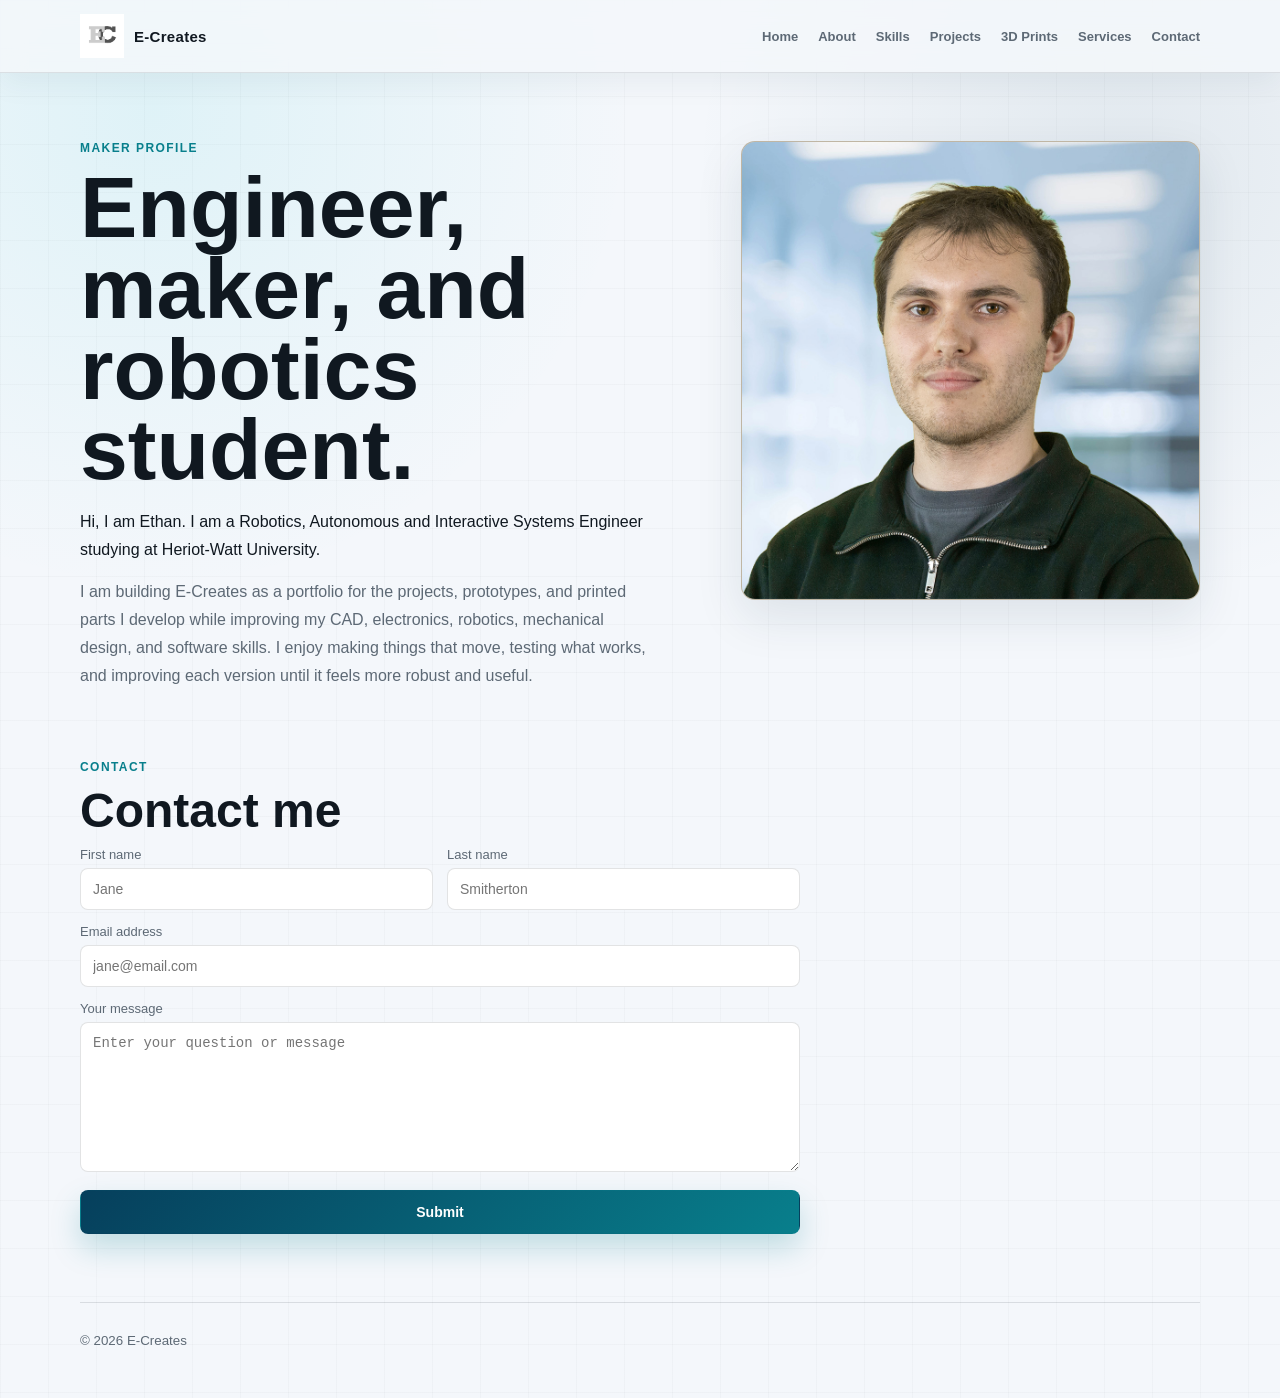
==== commit ee83fb1d: "--" ====
--- a/about.html
+++ b/about.html
@@ -8,8 +8,9 @@
       name="description"
       content="Meet Ethan, the maker behind E-Creates, a robotics, CAD, electronics, software, and 3D printing portfolio."
     />
-    <link rel="icon" type="image/png" href="assets/ec.png" />
-    <link rel="apple-touch-icon" href="assets/ec.png" />
+    <link rel="icon" type="image/png" sizes="48x48" href="/assets/favicon-48.png" />
+    <link rel="icon" type="image/png" sizes="192x192" href="/assets/favicon-192.png" />
+    <link rel="apple-touch-icon" sizes="192x192" href="/assets/favicon-192.png" />
     <link rel="stylesheet" href="styles.css" />
   </head>
 
--- a/styles.css
+++ b/styles.css
@@ -407,10 +407,49 @@
 }
 
 .footer {
+  display: flex;
+  align-items: center;
+  justify-content: space-between;
+  gap: 16px;
   padding: 30px 0 50px;
   color: var(--muted);
   border-top: 1px solid var(--line);
   margin-top: 24px;
+}
+
+.social-links {
+  display: flex;
+  align-items: center;
+  gap: 10px;
+}
+
+.social-icon-link {
+  display: inline-flex;
+  align-items: center;
+  justify-content: center;
+  width: 42px;
+  height: 42px;
+  border: 1px solid var(--line);
+  border-radius: 999px;
+  color: var(--accent-strong);
+  background: var(--surface);
+  box-shadow: 0 10px 24px rgba(21, 45, 68, 0.08);
+  transition: transform 160ms ease, box-shadow 160ms ease, color 160ms ease;
+}
+
+.social-icon-link:hover,
+.social-icon-link:focus-visible {
+  color: var(--accent);
+  transform: translateY(-2px);
+  box-shadow: 0 16px 32px rgba(21, 45, 68, 0.14);
+}
+
+.social-icon-link svg {
+  width: 21px;
+  height: 21px;
+  fill: none;
+  stroke: currentColor;
+  stroke-width: 1.8;
 }
 
 .modal {
@@ -1897,7 +1936,7 @@
 
 /* Single case-study direction */
 .hero-grid {
-  grid-template-columns: minmax(0, 1fr);
+  grid-template-columns: minmax(0, 1fr) minmax(380px, 0.82fr);
 }
 
 .hero-copy {
@@ -1907,3 +1946,156 @@
 .hero h1 {
   max-width: 13.5ch;
 }
+
+.hero-workbench {
+  min-height: 0;
+  aspect-ratio: 1 / 1.04;
+}
+
+.hero-workbench img {
+  min-height: 0;
+  object-position: center;
+}
+
+.hero-workbench .showcase-caption {
+  display: grid;
+  gap: 3px;
+  padding: 13px 15px;
+  color: var(--text);
+  background: rgba(255, 255, 255, 0.9);
+  border: 1px solid rgba(255, 255, 255, 0.72);
+  border-radius: 8px;
+  backdrop-filter: blur(8px);
+}
+
+.hero-workbench .showcase-caption span {
+  color: var(--accent);
+  font-size: 11px;
+  font-weight: 800;
+  letter-spacing: 0.1em;
+  text-transform: uppercase;
+}
+
+@media (max-width: 900px) {
+  .hero-grid {
+    grid-template-columns: 1fr;
+  }
+
+  .hero-workbench {
+    width: min(calc(100% - 32px), 610px);
+    aspect-ratio: 16 / 10;
+    place-self: center;
+    margin: 0;
+    box-sizing: border-box;
+    transform: translateX(-6px);
+  }
+}
+
+/* Project overview fixed-image layout */
+.modal-panel {
+  max-height: calc(100dvh - 48px);
+  margin: 24px auto;
+  overflow: hidden;
+}
+
+.modal-content {
+  height: calc(100dvh - 48px);
+  min-height: 0;
+  max-height: calc(100dvh - 48px);
+}
+
+.modal-image-wrap {
+  height: 100%;
+  min-height: clamp(320px, 58vh, 560px);
+}
+
+.modal-image-wrap.is-contained {
+  display: grid;
+  place-items: center;
+  padding: 18px;
+}
+
+.modal-image-wrap.is-contained img {
+  height: auto;
+  max-height: calc(100dvh - 84px);
+  object-fit: contain;
+}
+
+.modal-text {
+  max-height: calc(100dvh - 48px);
+  overflow-y: auto;
+  padding-bottom: 44px;
+}
+
+@media (max-width: 700px) {
+  .modal-panel {
+    width: min(94%, 560px);
+    max-height: calc(100dvh - 24px);
+    margin: 12px auto;
+    overflow-y: auto;
+  }
+
+  .modal-content {
+    height: auto;
+    max-height: none;
+    min-height: 0;
+    overflow: visible;
+  }
+
+  .modal-image-wrap {
+    height: auto;
+    min-height: 240px;
+  }
+
+  .modal-text {
+    max-height: none;
+    overflow: visible;
+    padding-bottom: 36px;
+  }
+}
+
+/* Featured printed-part system */
+.modal-gallery {
+  position: absolute;
+  right: 16px;
+  bottom: 16px;
+  left: 16px;
+  z-index: 2;
+  display: flex;
+  justify-content: center;
+  gap: 8px;
+}
+
+.modal-gallery[hidden] {
+  display: none;
+}
+
+.modal-gallery-thumb {
+  width: 68px;
+  height: 52px;
+  padding: 3px;
+  overflow: hidden;
+  cursor: pointer;
+  border: 2px solid rgba(255, 255, 255, 0.8);
+  border-radius: 7px;
+  background: #ffffff;
+  box-shadow: 0 4px 16px rgba(7, 17, 28, 0.25);
+}
+
+.modal-gallery-thumb.is-active {
+  border-color: var(--glow);
+}
+
+.modal-gallery-thumb img {
+  width: 100%;
+  height: 100%;
+  object-fit: cover;
+  border-radius: 3px;
+}
+
+@media (max-width: 700px) {
+  .modal-gallery-thumb {
+    width: 58px;
+    height: 46px;
+  }
+}
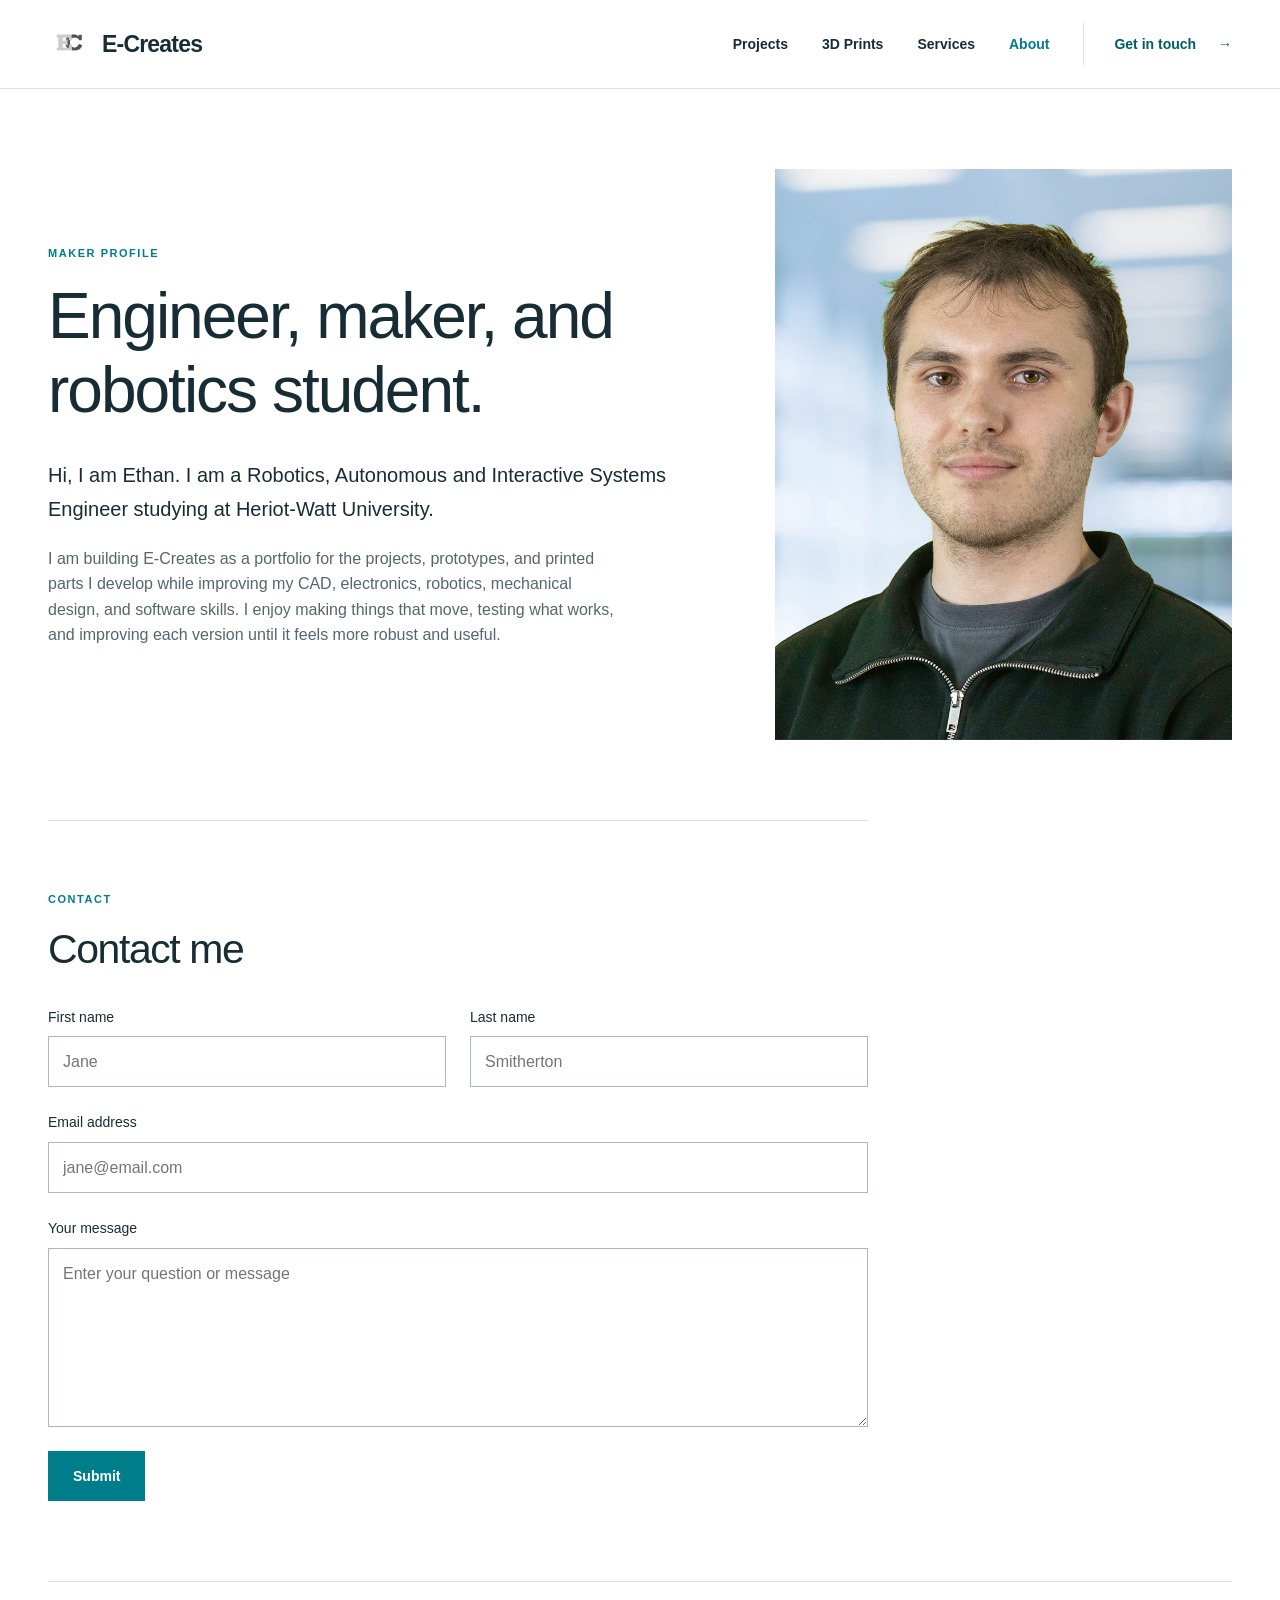
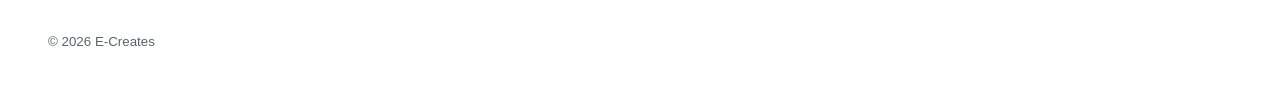
==== commit 95f076b0: "updated" ====
--- a/about.html
+++ b/about.html
@@ -15,6 +15,7 @@
   </head>
 
   <body>
+    <a class="skip-link" href="#main-content">Skip to content</a>
     <header class="site-header">
       <div class="container nav">
         <a class="logo" href="index.html" aria-label="E-Creates Home">
@@ -22,19 +23,18 @@
           <span>E-Creates</span>
         </a>
 
-        <nav class="nav-links" aria-label="Primary">
-          <a href="index.html#home">Home</a>
-          <a href="about.html">About</a>
-          <a href="index.html#skills">Skills</a>
+        <button class="nav-toggle" type="button" aria-expanded="false" aria-controls="primary-navigation" hidden>Menu <span aria-hidden="true">+</span></button>
+        <nav class="nav-links" id="primary-navigation" aria-label="Primary">
           <a href="index.html#projects">Projects</a>
           <a href="index.html#prints">3D Prints</a>
           <a href="services.html">Services</a>
-          <a href="about.html#contact">Contact</a>
+          <a href="about.html" aria-current="page">About</a>
+          <a class="nav-contact" href="about.html#contact">Get in touch <span aria-hidden="true">&rarr;</span></a>
         </nav>
       </div>
     </header>
 
-    <main class="container section prototype-page">
+    <main id="main-content" class="container section prototype-page">
       <section class="about-top">
         <div class="about-copy">
           <p class="eyebrow">Maker profile</p>
@@ -54,7 +54,7 @@
         </div>
 
         <div class="about-photo">
-          <img src="assets/photo.jpg" alt="Portrait photo" />
+          <img src="assets/photo.jpg" alt="Portrait photo" loading="lazy" />
         </div>
       </section>
 
--- a/styles.css
+++ b/styles.css
@@ -1,2101 +1,227 @@
+﻿/* E-Creates: a restrained, project-first design system. */
 :root {
-  --bg: #f7f8f5;
-  --surface: #ffffff;
-  --surface-soft: #eef2ee;
-  --text: #161713;
-  --muted: #687066;
-  --accent: #2f5f52;
-  --accent-strong: #173f36;
-  --line: rgba(22, 23, 19, 0.12);
-  --shadow: 0 18px 45px rgba(22, 23, 19, 0.08);
-}
-
-* {
-  box-sizing: border-box;
-}
-
-html {
-  scroll-behavior: smooth;
-}
-
-body {
-  margin: 0;
-  font-family: Arial, Helvetica, sans-serif;
-  background: var(--bg);
-  color: var(--text);
-}
-
-img {
-  max-width: 100%;
-}
-
-.container {
-  width: min(1120px, 92%);
-  margin: 0 auto;
-}
-
-.site-header {
-  position: sticky;
-  top: 0;
-  background: rgba(247, 248, 245, 0.9);
-  backdrop-filter: blur(12px);
-  border-bottom: 1px solid var(--line);
-  z-index: 10;
-}
-
-.nav {
-  display: flex;
-  align-items: center;
-  justify-content: space-between;
-  gap: 24px;
-  padding: 14px 0;
-}
-
-.logo {
-  display: inline-flex;
-  align-items: center;
-  gap: 10px;
-  text-decoration: none;
-  color: inherit;
-  font-size: 15px;
-  font-weight: 700;
-}
-
-.logo-img {
-  width: 44px;
-  height: 44px;
-  object-fit: contain;
-  display: block;
-}
-
-.nav-links {
-  display: flex;
-  align-items: center;
-  gap: 20px;
-  flex-wrap: wrap;
-  justify-content: flex-end;
-}
-
-.nav-links a {
-  text-decoration: none;
-  color: var(--muted);
-  font-size: 14px;
-  font-weight: 600;
-}
-
-.nav-links a:hover {
-  color: var(--text);
-}
-
-.hero {
-  padding: 64px 0 44px;
-}
-
-.hero-grid {
-  display: grid;
-  grid-template-columns: minmax(0, 1.05fr) minmax(320px, 0.75fr);
-  gap: 56px;
-  align-items: center;
-}
-
-.hero-copy {
-  max-width: 760px;
-}
-
-.eyebrow {
-  margin: 0 0 12px;
-  color: var(--accent);
-  font-size: 12px;
-  font-weight: 800;
-  letter-spacing: 0.08em;
-  text-transform: uppercase;
-}
-
-.hero h1,
-.page-title {
-  margin: 0;
-  max-width: 12ch;
-  font-size: clamp(46px, 7vw, 86px);
-  line-height: 0.94;
-  font-weight: 800;
-}
-
-.hero-subtitle {
-  margin: 24px 0 0;
-  max-width: 66ch;
-  color: var(--muted);
-  font-size: 18px;
-  line-height: 1.7;
-}
-
-.hero-profile {
-  display: grid;
-  grid-template-columns: 58px minmax(0, 1fr) 38px;
-  align-items: center;
-  gap: 14px;
-  width: min(100%, 520px);
-  margin-top: 24px;
-  padding: 12px 14px;
-  border: 1px solid var(--line);
-  border-radius: 8px;
-  background: rgba(255, 255, 255, 0.74);
-  box-shadow: 0 12px 30px rgba(22, 23, 19, 0.05);
-}
-
-.profile-photo {
-  width: 58px;
-  height: 58px;
-  object-fit: cover;
-  border-radius: 50%;
-  border: 2px solid #ffffff;
-  box-shadow: 0 8px 18px rgba(22, 23, 19, 0.16);
-}
-
-.hero-profile span,
-.hero-profile strong {
-  display: block;
-}
-
-.hero-profile span {
-  margin-bottom: 4px;
-  color: var(--accent);
-  font-size: 12px;
-  font-weight: 800;
-  letter-spacing: 0.06em;
-  text-transform: uppercase;
-}
-
-.hero-profile strong {
-  color: var(--text);
-  font-size: 15px;
-  line-height: 1.35;
-}
-
-.profile-logo {
-  width: 38px;
-  height: 38px;
-  object-fit: contain;
-}
-
-.hero-actions {
-  display: flex;
-  gap: 12px;
-  flex-wrap: wrap;
-  margin-top: 30px;
-}
-
-.btn {
-  display: inline-flex;
-  align-items: center;
-  justify-content: center;
-  min-height: 44px;
-  padding: 12px 18px;
-  border-radius: 6px;
-  border: 1px solid var(--line);
-  font-size: 14px;
-  font-weight: 700;
-  text-decoration: none;
-  cursor: pointer;
-}
-
-.btn.primary {
-  background: var(--accent-strong);
-  color: #ffffff;
-  border-color: var(--accent-strong);
-}
-
-.btn.secondary {
-  color: var(--text);
-  background: rgba(255, 255, 255, 0.65);
-}
-
-.hero-showcase {
-  position: relative;
-  min-height: 430px;
-  overflow: hidden;
-  border: 1px solid var(--line);
-  border-radius: 8px;
-  background: var(--surface-soft);
-  box-shadow: var(--shadow);
-}
-
-.hero-showcase img {
-  width: 100%;
-  height: 100%;
-  min-height: 430px;
-  object-fit: cover;
-  display: block;
-}
-
-.showcase-caption {
-  position: absolute;
-  left: 18px;
-  right: 18px;
-  bottom: 18px;
-  display: flex;
-  align-items: center;
-  justify-content: space-between;
-  gap: 14px;
-  padding: 14px 16px;
-  border-radius: 6px;
-  background: rgba(255, 255, 255, 0.9);
-  border: 1px solid rgba(255, 255, 255, 0.7);
-}
-
-.showcase-caption span {
-  color: var(--muted);
-  font-size: 12px;
-  font-weight: 700;
-  text-transform: uppercase;
-  letter-spacing: 0.06em;
-}
-
-.showcase-caption strong {
-  font-size: 16px;
-}
-
-.section {
-  padding: 44px 0;
-}
-
-.section-heading {
-  margin-bottom: 22px;
-}
-
-.section-heading h2,
-.section-title {
-  margin: 0;
-  font-size: clamp(30px, 4vw, 48px);
-  line-height: 1.05;
-}
-
-.section-heading.split {
-  display: flex;
-  align-items: end;
-  justify-content: space-between;
-  gap: 32px;
-}
-
-.section-heading.split > p {
-  max-width: 46ch;
-  margin: 0;
-  color: var(--muted);
-  line-height: 1.65;
-}
-
-.skills-section {
-  border-top: 1px solid var(--line);
-  border-bottom: 1px solid var(--line);
-}
-
-.skill-bubbles {
-  display: flex;
-  flex-wrap: wrap;
-  gap: 12px;
-}
-
-.skill-bubbles span {
-  display: inline-flex;
-  align-items: center;
-  min-height: 46px;
-  padding: 12px 18px;
-  border-radius: 999px;
-  background: var(--surface);
-  border: 1px solid var(--line);
-  box-shadow: 0 8px 20px rgba(22, 23, 19, 0.05);
-  color: var(--accent-strong);
-  font-size: 14px;
-  font-weight: 800;
-}
-
-.project-grid {
-  display: grid;
-  grid-template-columns: repeat(3, minmax(0, 1fr));
-  gap: 22px;
-}
-
-.project-grid.compact {
-  grid-template-columns: repeat(3, minmax(0, 1fr));
-}
-
-.card {
-  min-width: 0;
-  background: var(--surface);
-  border: 1px solid var(--line);
-  border-radius: 8px;
-  overflow: hidden;
-  box-shadow: 0 12px 30px rgba(22, 23, 19, 0.05);
-}
-
-.card.clickable {
-  cursor: pointer;
-}
-
-.card.clickable:hover {
-  transform: translateY(-3px);
-  box-shadow: var(--shadow);
-}
-
-.card,
-.card.clickable {
-  transition: transform 160ms ease, box-shadow 160ms ease;
-}
-
-.thumb {
-  width: 100%;
-  aspect-ratio: 4 / 3;
-  background: var(--surface-soft);
-  overflow: hidden;
-  border-bottom: 1px solid var(--line);
-}
-
-.thumb img {
-  width: 100%;
-  height: 100%;
-  object-fit: cover;
-  display: block;
-}
-
-.placeholder-thumb {
-  display: grid;
-  place-items: center;
-  padding: 22px;
-  color: rgba(23, 63, 54, 0.65);
-  background:
-    linear-gradient(135deg, rgba(47, 95, 82, 0.12), rgba(255, 255, 255, 0.75)),
-    var(--surface-soft);
-}
-
-.placeholder-thumb span,
-.modal-placeholder {
-  display: grid;
-  place-items: center;
-  width: 100%;
-  height: 100%;
-  min-height: 180px;
-  border: 1px dashed rgba(23, 63, 54, 0.32);
-  border-radius: 8px;
-  font-size: 13px;
-  font-weight: 800;
-  letter-spacing: 0.08em;
-  text-transform: uppercase;
-}
-
-.card-body {
-  padding: 18px;
-}
-
-.card-kicker {
-  margin: 0 0 8px;
-  color: var(--accent);
-  font-size: 11px;
-  font-weight: 800;
-  letter-spacing: 0.08em;
-  text-transform: uppercase;
-}
-
-.card h3 {
-  margin: 0 0 8px;
-  font-size: 20px;
-}
-
-.card p {
-  margin: 0;
-  color: var(--muted);
-  font-size: 14px;
-  line-height: 1.55;
-}
-
-.footer {
-  display: flex;
-  align-items: center;
-  justify-content: space-between;
-  gap: 16px;
-  padding: 30px 0 50px;
-  color: var(--muted);
-  border-top: 1px solid var(--line);
-  margin-top: 24px;
-}
-
-.social-links {
-  display: flex;
-  align-items: center;
-  gap: 10px;
-}
-
-.social-icon-link {
-  display: inline-flex;
-  align-items: center;
-  justify-content: center;
-  width: 42px;
-  height: 42px;
-  border: 1px solid var(--line);
-  border-radius: 999px;
-  color: var(--accent-strong);
-  background: var(--surface);
-  box-shadow: 0 10px 24px rgba(21, 45, 68, 0.08);
-  transition: transform 160ms ease, box-shadow 160ms ease, color 160ms ease;
-}
-
-.social-icon-link:hover,
-.social-icon-link:focus-visible {
-  color: var(--accent);
-  transform: translateY(-2px);
-  box-shadow: 0 16px 32px rgba(21, 45, 68, 0.14);
-}
-
-.social-icon-link svg {
-  width: 21px;
-  height: 21px;
-  fill: none;
-  stroke: currentColor;
-  stroke-width: 1.8;
-}
-
-.modal {
-  position: fixed;
-  inset: 0;
-  display: none;
-  z-index: 999;
-}
-
-.modal.is-open {
-  display: block;
-}
-
-.modal-backdrop {
-  position: absolute;
-  inset: 0;
-  background: rgba(9, 14, 12, 0.68);
-  backdrop-filter: blur(3px);
-}
-
-.modal-panel {
-  position: relative;
-  width: min(1040px, 92%);
-  max-height: 88vh;
-  margin: 6vh auto;
-  background: var(--surface);
-  border-radius: 10px;
-  border: 1px solid rgba(255, 255, 255, 0.2);
-  overflow: hidden;
-  box-shadow: 0 28px 80px rgba(0, 0, 0, 0.34);
-}
-
-.modal-close {
-  position: absolute;
-  top: 14px;
-  right: 14px;
-  width: 38px;
-  height: 38px;
-  border: 1px solid rgba(22, 23, 19, 0.12);
-  background: rgba(255, 255, 255, 0.9);
-  border-radius: 999px;
-  cursor: pointer;
-  font-size: 16px;
-  z-index: 2;
-  box-shadow: 0 10px 22px rgba(22, 23, 19, 0.14);
-}
-
-.modal-close:hover {
-  background: #ffffff;
-}
-
-.modal-content {
-  display: grid;
-  grid-template-columns: minmax(0, 1.08fr) minmax(360px, 0.92fr);
-  max-height: 88vh;
-}
-
-.modal-image-wrap {
-  position: relative;
-  min-height: 560px;
-  background: var(--surface-soft);
-  border-right: 1px solid var(--line);
-}
-
-.modal-image-wrap img {
-  width: 100%;
-  height: 100%;
-  max-height: none;
-  object-fit: cover;
-  display: block;
-}
-
-.modal-image-wrap.is-placeholder img {
-  display: none;
-}
-
-.modal-placeholder {
-  display: none;
-  margin: 22px;
-  width: calc(100% - 44px);
-  min-height: 376px;
-  color: rgba(23, 63, 54, 0.65);
-  background: rgba(255, 255, 255, 0.38);
-}
-
-.modal-image-wrap.is-placeholder .modal-placeholder {
-  display: grid;
-}
-
-.modal-text {
-  padding: 34px;
-  overflow-y: auto;
-}
-
-.modal-text h3 {
-  margin: 0 0 10px;
-  font-size: clamp(30px, 4vw, 44px);
-  line-height: 1.02;
-}
-
-.muted {
-  color: var(--muted);
-  margin: 0 0 16px;
-  line-height: 1.6;
-}
-
-.modal-kicker {
-  margin: 0 0 10px;
-  color: var(--accent);
-  font-size: 11px;
-  font-weight: 800;
-  letter-spacing: 0.08em;
-  text-transform: uppercase;
-}
-
-.modal-meta {
-  display: grid;
-  grid-template-columns: 1fr 1fr;
-  gap: 10px;
-  margin: 22px 0 24px;
-}
-
-.modal-meta div {
-  padding: 14px;
-  border: 1px solid var(--line);
-  border-radius: 8px;
-  background: var(--bg);
-}
-
-.modal-meta dt {
-  margin: 0 0 6px;
-  color: var(--muted);
-  font-size: 11px;
-  font-weight: 800;
-  letter-spacing: 0.08em;
-  text-transform: uppercase;
-}
-
-.modal-meta dd {
-  margin: 0;
-  color: var(--text);
-  font-size: 14px;
-  font-weight: 700;
-  line-height: 1.4;
-}
-
-.modal-section {
-  padding-top: 20px;
-  border-top: 1px solid var(--line);
-}
-
-.modal-section + .modal-section {
-  margin-top: 20px;
-}
-
-.modal-section h4 {
-  margin: 0 0 12px;
-  font-size: 15px;
-}
-
-.modal-details {
-  display: grid;
-  gap: 10px;
-  margin: 0;
-  padding: 0;
-  list-style: none;
-  color: var(--text);
-}
-
-.modal-details li {
-  position: relative;
-  padding-left: 22px;
-  line-height: 1.55;
-}
-
-.modal-details li::before {
-  content: "";
-  position: absolute;
-  left: 0;
-  top: 0.68em;
-  width: 8px;
-  height: 8px;
-  border-radius: 50%;
-  background: var(--accent);
-}
-
-.modal-outcome {
-  margin: 0;
-  color: var(--muted);
-  line-height: 1.65;
-}
-
-.page-title {
-  max-width: none;
-  margin-bottom: 18px;
-}
-
-.about-top {
-  display: grid;
-  grid-template-columns: 1.15fr 0.85fr;
-  gap: 40px;
-  align-items: start;
-  padding-top: 24px;
-}
-
-.about-copy {
-  max-width: 64ch;
-}
-
-.about-lead,
-.about-body {
-  margin: 0 0 14px;
-  font-size: 16px;
-  line-height: 1.75;
-  color: var(--text);
-}
-
-.about-body {
-  color: var(--muted);
-}
-
-.about-photo img {
-  width: 100%;
-  max-height: 540px;
-  object-fit: cover;
-  border-radius: 8px;
-  border: 1px solid var(--line);
-  box-shadow: var(--shadow);
-}
-
-.contact-section {
-  margin-top: 56px;
-}
-
-.contact-form {
-  max-width: 720px;
-}
-
-.form-grid {
-  display: grid;
-  grid-template-columns: 1fr 1fr;
-  gap: 14px;
-  margin-top: 10px;
-}
-
-.field label {
-  display: block;
-  font-size: 13px;
-  color: var(--muted);
-  margin: 0 0 6px;
-}
-
-.field input,
-.field textarea {
-  width: 100%;
-  padding: 12px 12px;
-  border-radius: 6px;
-  border: 1px solid var(--line);
-  background: #fff;
-  font-size: 14px;
-  outline: none;
-}
-
-.field input:focus,
-.field textarea:focus {
-  border-color: rgba(47, 95, 82, 0.45);
-  box-shadow: 0 0 0 4px rgba(47, 95, 82, 0.1);
-}
-
-.field textarea {
-  resize: vertical;
-  min-height: 150px;
-}
-
-.full {
-  grid-column: 1 / -1;
-}
-
-.btn.full {
-  width: 100%;
-}
-
-.clamp-card .thumb img {
-  object-fit: contain;
-  padding: 18px;
-  background: var(--surface-soft);
-}
-
-@media (max-width: 920px) {
-  .hero-grid,
-  .about-top {
-    grid-template-columns: 1fr;
-  }
-
-  .hero-showcase,
-  .hero-showcase img {
-    min-height: 340px;
-  }
-
-  .project-grid,
-  .project-grid.compact {
-    grid-template-columns: repeat(2, minmax(0, 1fr));
-  }
-
-  .section-heading.split {
-    align-items: start;
-    flex-direction: column;
-    gap: 10px;
-  }
-}
-
-@media (max-width: 700px) {
-  .nav {
-    align-items: flex-start;
-    flex-direction: column;
-  }
-
-  .nav-links {
-    justify-content: flex-start;
-    gap: 14px;
-  }
-
-  .hero {
-    padding-top: 46px;
-  }
-
-  .hero h1,
-  .page-title {
-    font-size: 44px;
-  }
-
-  .hero-subtitle {
-    font-size: 16px;
-  }
-
-  .hero-profile {
-    grid-template-columns: 52px minmax(0, 1fr);
-  }
-
-  .profile-photo {
-    width: 52px;
-    height: 52px;
-  }
-
-  .profile-logo {
-    display: none;
-  }
-
-  .project-grid,
-  .project-grid.compact,
-  .form-grid {
-    grid-template-columns: 1fr;
-  }
-
-  .modal-panel {
-    margin: 4vh auto;
-  }
-
-  .modal-content {
-    grid-template-columns: 1fr;
-    max-height: 92vh;
-    overflow-y: auto;
-  }
-
-  .modal-image-wrap {
-    min-height: 260px;
-    border-right: none;
-    border-bottom: 1px solid var(--line);
-  }
-
-  .modal-text {
-    overflow: visible;
-    padding: 24px;
-  }
-
-  .modal-meta {
-    grid-template-columns: 1fr;
-  }
-
-  .modal-placeholder {
-    min-height: 216px;
-  }
-}
-
-/* Prototype sketchbook theme */
-:root {
-  --bg: #d8ccb6;
-  --surface: rgba(248, 241, 225, 0.88);
-  --surface-solid: #f8f1e1;
-  --surface-soft: #e9dcc3;
-  --text: #211b14;
-  --muted: #6f6251;
-  --accent: #146d72;
-  --accent-strong: #0f3d46;
-  --ink: #2b241b;
-  --ink-soft: rgba(43, 36, 27, 0.2);
-  --glow: #38d6cf;
-  --line: rgba(43, 36, 27, 0.2);
-  --shadow: 0 22px 50px rgba(30, 22, 12, 0.18);
-}
-
-body {
-  position: relative;
-  overflow-x: hidden;
-  background:
-    radial-gradient(circle at 12% 8%, rgba(56, 214, 207, 0.11), transparent 28%),
-    linear-gradient(rgba(43, 36, 27, 0.035) 1px, transparent 1px),
-    linear-gradient(90deg, rgba(43, 36, 27, 0.035) 1px, transparent 1px),
-    linear-gradient(135deg, #d6c7ac 0%, #efe4cd 44%, #d2c1a4 100%);
-  background-size: auto, 42px 42px, 42px 42px, auto;
-}
-
-body::before {
-  content: "";
-  position: fixed;
-  inset: 0;
-  pointer-events: none;
-  z-index: -2;
-  opacity: 0.5;
-  background:
-    repeating-linear-gradient(9deg, transparent 0 18px, rgba(43, 36, 27, 0.025) 19px 20px),
-    radial-gradient(circle at 82% 16%, transparent 0 52px, rgba(43, 36, 27, 0.16) 53px 54px, transparent 55px 92px, rgba(43, 36, 27, 0.1) 93px 94px, transparent 95px),
-    radial-gradient(circle at 9% 74%, transparent 0 36px, rgba(20, 109, 114, 0.12) 37px 38px, transparent 39px 72px, rgba(43, 36, 27, 0.08) 73px 74px, transparent 75px);
-}
-
-body::after {
-  content: "";
-  position: fixed;
-  inset: auto -8vw -18vh auto;
-  width: min(560px, 70vw);
-  aspect-ratio: 1;
-  pointer-events: none;
-  z-index: -1;
-  opacity: 0.18;
-  background:
-    repeating-conic-gradient(from 4deg, transparent 0deg 8deg, rgba(43, 36, 27, 0.42) 8deg 10deg),
-    radial-gradient(circle, transparent 0 30%, rgba(43, 36, 27, 0.7) 31% 32%, transparent 33% 49%, rgba(43, 36, 27, 0.55) 50% 51%, transparent 52%);
-  border-radius: 50%;
-  mask: radial-gradient(circle, transparent 0 27%, #000 28% 73%, transparent 74%);
-}
-
-.site-header {
-  background: rgba(236, 224, 199, 0.84);
-  border-bottom: 1px solid rgba(43, 36, 27, 0.24);
-  box-shadow: 0 10px 30px rgba(43, 36, 27, 0.08);
-}
-
-.logo span,
-.nav-links a,
-.eyebrow,
-.card-kicker,
-.modal-kicker,
-.hero-profile span {
-  font-family: "Trebuchet MS", Arial, Helvetica, sans-serif;
-}
-
-.logo span {
-  letter-spacing: 0.04em;
-  text-transform: uppercase;
-}
-
-.logo-img,
-.profile-logo {
-  filter: contrast(1.06) saturate(1.08);
-}
-
-.nav-links a {
-  position: relative;
-  color: rgba(33, 27, 20, 0.72);
-  letter-spacing: 0.03em;
-  text-transform: uppercase;
-  font-size: 12px;
-}
-
-.nav-links a::after {
-  content: "";
-  position: absolute;
-  left: 0;
-  right: 0;
-  bottom: -6px;
-  height: 1px;
-  background: var(--glow);
-  transform: scaleX(0);
-  transform-origin: left;
-  transition: transform 160ms ease;
-}
-
-.nav-links a:hover::after {
-  transform: scaleX(1);
-}
-
-.hero {
-  position: relative;
-  padding-top: 78px;
-}
-
-.hero::before {
-  content: "";
-  position: absolute;
-  inset: 26px 4vw auto auto;
-  width: min(380px, 42vw);
-  aspect-ratio: 1.5;
-  pointer-events: none;
-  opacity: 0.22;
-  background:
-    linear-gradient(26deg, transparent 0 47%, var(--ink) 48% 49%, transparent 50%),
-    linear-gradient(154deg, transparent 0 47%, var(--ink) 48% 49%, transparent 50%),
-    radial-gradient(circle at 26% 62%, transparent 0 13%, var(--ink) 14% 15%, transparent 16%),
-    radial-gradient(circle at 75% 38%, transparent 0 10%, var(--ink) 11% 12%, transparent 13%);
-}
-
-.hero h1,
-.page-title,
-.section-heading h2,
-.section-title {
-  color: var(--ink);
-  font-family: Georgia, "Times New Roman", serif;
-  font-weight: 700;
-}
-
-.hero h1 {
-  max-width: 13ch;
-}
-
-.eyebrow {
-  color: var(--accent);
-}
-
-.hero-subtitle,
-.about-body,
-.section-heading.split > p,
-.card p,
-.muted,
-.modal-outcome {
-  color: var(--muted);
-}
-
-.hero-profile,
-.card,
-.skill-bubbles span,
-.modal-panel,
-.field input,
-.field textarea,
-.modal-meta div {
-  background:
-    linear-gradient(135deg, rgba(255, 255, 255, 0.42), rgba(255, 255, 255, 0.12)),
-    var(--surface);
-  border: 1px solid rgba(43, 36, 27, 0.24);
-  box-shadow: var(--shadow);
-}
-
-.hero-profile,
-.card,
-.about-photo img,
-.hero-showcase,
-.modal-panel {
-  border-radius: 4px;
-}
-
-.btn {
-  border-radius: 3px;
-  letter-spacing: 0.03em;
-  text-transform: uppercase;
-}
-
-.btn.primary {
-  background: linear-gradient(135deg, var(--accent-strong), #11656b);
-  border-color: rgba(56, 214, 207, 0.44);
-  box-shadow: 0 0 0 1px rgba(56, 214, 207, 0.18), 0 16px 30px rgba(15, 61, 70, 0.22);
-}
-
-.btn.secondary {
-  background: rgba(248, 241, 225, 0.68);
-  border-color: rgba(43, 36, 27, 0.26);
-}
-
-.hero-showcase,
-.thumb,
-.modal-image-wrap,
-.about-photo img {
-  position: relative;
-  background: #d8ccb6;
-  border-color: rgba(43, 36, 27, 0.28);
-}
-
-.hero-showcase::before,
-.thumb::before,
-.modal-image-wrap::before,
-.about-photo::before {
-  content: "";
-  position: absolute;
-  inset: 10px;
-  pointer-events: none;
-  z-index: 1;
-  border: 1px solid rgba(56, 214, 207, 0.3);
-  background:
-    linear-gradient(90deg, rgba(56, 214, 207, 0.28) 1px, transparent 1px),
-    linear-gradient(rgba(56, 214, 207, 0.22) 1px, transparent 1px);
-  background-size: 22px 22px;
-  mix-blend-mode: normal;
-  opacity: 0.16;
-}
-
-.hero-showcase img,
-.thumb img,
-.modal-image-wrap img,
-.about-photo img,
-.profile-photo {
-  filter: contrast(1.04) saturate(1.08);
-}
-
-.showcase-caption {
-  z-index: 2;
-  background: rgba(248, 241, 225, 0.9);
-  border: 1px solid rgba(43, 36, 27, 0.24);
-  border-radius: 3px;
-}
-
-.skills-section {
-  border-top: 1px solid rgba(43, 36, 27, 0.22);
-  border-bottom: 1px solid rgba(43, 36, 27, 0.22);
-  background:
-    linear-gradient(90deg, rgba(20, 109, 114, 0.08), transparent 32%, rgba(43, 36, 27, 0.05)),
-    rgba(248, 241, 225, 0.22);
-}
-
-.skill-bubbles span {
-  position: relative;
-  color: var(--accent-strong);
-  border-radius: 999px;
-}
-
-.skill-bubbles span::before {
-  content: "";
-  width: 9px;
-  height: 9px;
-  margin-right: 10px;
-  border: 1px solid var(--accent);
-  border-radius: 50%;
-  box-shadow: 0 0 12px rgba(56, 214, 207, 0.7);
-}
-
-.card {
-  position: relative;
-}
-
-.card::before {
-  content: "";
-  position: absolute;
-  inset: 9px;
-  pointer-events: none;
-  z-index: 2;
-  border: 1px solid rgba(43, 36, 27, 0.12);
-}
-
-.card-body {
-  position: relative;
-  z-index: 3;
-}
-
-.card-kicker {
-  color: var(--accent);
-}
-
-.placeholder-thumb {
-  background:
-    linear-gradient(135deg, rgba(56, 214, 207, 0.14), transparent 46%),
-    repeating-linear-gradient(-18deg, rgba(43, 36, 27, 0.08) 0 1px, transparent 1px 15px),
-    var(--surface-soft);
-}
-
-.placeholder-thumb span,
-.modal-placeholder {
-  color: var(--accent-strong);
-  border-color: rgba(20, 109, 114, 0.42);
-  background: rgba(248, 241, 225, 0.32);
-}
-
-.modal-backdrop {
-  background: rgba(20, 15, 9, 0.72);
-}
-
-.modal-panel {
-  background:
-    linear-gradient(90deg, rgba(56, 214, 207, 0.08), transparent 36%),
-    var(--surface-solid);
-}
-
-.modal-text {
-  background:
-    linear-gradient(rgba(43, 36, 27, 0.05) 1px, transparent 1px),
-    transparent;
-  background-size: 100% 28px;
-}
-
-.modal-details li::before {
-  border-radius: 0;
-  transform: rotate(45deg);
-  background: var(--glow);
-  box-shadow: 0 0 12px rgba(56, 214, 207, 0.7);
-}
-
-.footer {
-  border-top-color: rgba(43, 36, 27, 0.24);
-}
-
-@media (max-width: 700px) {
-  body::after,
-  .hero::before {
-    opacity: 0.12;
-  }
-
-  .hero {
-    padding-top: 52px;
-  }
-}
-
-body .prototype-page::before {
-  content: "";
-  position: fixed;
-  inset: 96px 0 0;
-  pointer-events: none;
-  z-index: -1;
-  opacity: 0.28;
-  background:
-    radial-gradient(circle at 14% 18%, transparent 0 24px, rgba(43, 36, 27, 0.46) 25px 26px, transparent 27px 43px, rgba(43, 36, 27, 0.22) 44px 45px, transparent 46px),
-    repeating-conic-gradient(from 5deg at 14% 18%, rgba(43, 36, 27, 0.36) 0deg 5deg, transparent 5deg 13deg),
-    radial-gradient(circle at 89% 28%, transparent 0 34px, rgba(20, 109, 114, 0.38) 35px 36px, transparent 37px 62px, rgba(43, 36, 27, 0.24) 63px 64px, transparent 65px),
-    repeating-conic-gradient(from 12deg at 89% 28%, rgba(43, 36, 27, 0.28) 0deg 4deg, transparent 4deg 12deg),
-    linear-gradient(25deg, transparent 0 47%, rgba(43, 36, 27, 0.2) 48% 49%, transparent 50%),
-    linear-gradient(155deg, transparent 0 49%, rgba(20, 109, 114, 0.2) 50% 51%, transparent 52%),
-    radial-gradient(circle at 76% 78%, transparent 0 6px, rgba(56, 214, 207, 0.6) 7px 8px, transparent 9px),
-    radial-gradient(circle at 71% 72%, transparent 0 5px, rgba(56, 214, 207, 0.42) 6px 7px, transparent 8px),
-    linear-gradient(90deg, transparent 0 68%, rgba(56, 214, 207, 0.22) 68% 68.2%, transparent 68.2%),
-    linear-gradient(0deg, transparent 0 72%, rgba(56, 214, 207, 0.18) 72% 72.2%, transparent 72.2%);
-  background-size:
-    430px 430px,
-    430px 430px,
-    520px 520px,
-    520px 520px,
-    680px 460px,
-    720px 520px,
-    360px 260px,
-    360px 260px,
-    360px 260px,
-    360px 260px;
-  background-position:
-    -80px 40px,
-    -80px 40px,
-    260px 120px,
-    260px 120px,
-    40px 20px,
-    180px 210px,
-    right 6vw bottom 12vh,
-    right 11vw bottom 21vh,
-    right 0 bottom 8vh,
-    right 0 bottom 8vh;
-}
-
-@media (max-width: 700px) {
-  body .prototype-page::before {
-    opacity: 0.18;
-    background-size: 320px 320px, 320px 320px, 380px 380px, 380px 380px, 520px 360px, 520px 360px, 280px 220px, 280px 220px, 280px 220px, 280px 220px;
-  }
-}
-/* Sepia mechanism sketch refinement */
-:root {
-  --bg: #cdbb9f;
-  --surface: rgba(239, 224, 195, 0.9);
-  --surface-solid: #efe0c3;
-  --surface-soft: #dcc8a8;
-  --text: #241a11;
-  --muted: #6d5a45;
-  --accent: #6d5033;
-  --accent-strong: #3d2d1e;
-  --ink: #2a2118;
-  --ink-soft: rgba(42, 33, 24, 0.25);
-  --glow: #8b6741;
-  --line: rgba(42, 33, 24, 0.25);
-  --shadow: 0 22px 48px rgba(43, 31, 18, 0.18);
-}
-
-body {
-  background:
-    radial-gradient(circle at 12% 12%, rgba(75, 55, 34, 0.1), transparent 28%),
-    radial-gradient(circle at 88% 8%, rgba(75, 55, 34, 0.08), transparent 24%),
-    linear-gradient(rgba(42, 33, 24, 0.03) 1px, transparent 1px),
-    linear-gradient(90deg, rgba(42, 33, 24, 0.025) 1px, transparent 1px),
-    linear-gradient(135deg, #c6b392 0%, #e8d8b9 42%, #c5ad8d 100%);
-  background-size: auto, auto, 34px 34px, 34px 34px, auto;
-}
-
-body::before {
-  opacity: 0.62;
-  background:
-    repeating-linear-gradient(8deg, transparent 0 17px, rgba(42, 33, 24, 0.032) 18px 19px),
-    radial-gradient(circle at 86% 12%, transparent 0 50px, rgba(42, 33, 24, 0.18) 51px 52px, transparent 53px 88px, rgba(42, 33, 24, 0.12) 89px 90px, transparent 91px),
-    radial-gradient(circle at 10% 73%, transparent 0 34px, rgba(42, 33, 24, 0.15) 35px 36px, transparent 37px 70px, rgba(42, 33, 24, 0.1) 71px 72px, transparent 73px);
-}
-
-body::after {
-  opacity: 0.2;
-  filter: blur(0.2px);
-  background:
-    repeating-conic-gradient(from 4deg, transparent 0deg 7deg, rgba(42, 33, 24, 0.48) 7deg 9deg),
-    radial-gradient(circle, transparent 0 30%, rgba(42, 33, 24, 0.75) 31% 32%, transparent 33% 49%, rgba(42, 33, 24, 0.6) 50% 51%, transparent 52%);
-}
-
-.site-header {
-  background: rgba(221, 202, 169, 0.86);
-  border-bottom-color: rgba(42, 33, 24, 0.28);
-}
-
-.hero::before {
-  opacity: 0.32;
-  background:
-    radial-gradient(circle at 26% 62%, transparent 0 13%, rgba(42, 33, 24, 0.8) 14% 15%, transparent 16%),
-    radial-gradient(circle at 75% 38%, transparent 0 10%, rgba(42, 33, 24, 0.8) 11% 12%, transparent 13%),
-    linear-gradient(26deg, transparent 0 47%, rgba(42, 33, 24, 0.72) 48% 49%, transparent 50%),
-    linear-gradient(154deg, transparent 0 47%, rgba(42, 33, 24, 0.72) 48% 49%, transparent 50%);
-}
-
-.hero h1,
-.page-title,
-.section-heading h2,
-.section-title {
-  color: #23190f;
-  text-shadow: 0 1px 0 rgba(255, 246, 221, 0.36);
-}
-
-.eyebrow,
-.card-kicker,
-.modal-kicker,
-.hero-profile span {
-  color: #6e4426;
-}
-
-.nav-links a::after {
-  background: rgba(42, 33, 24, 0.72);
-}
-
-.btn.primary {
-  background: linear-gradient(135deg, #3a2a1c, #6b4a2d);
-  border-color: rgba(42, 33, 24, 0.38);
-  box-shadow: 0 16px 30px rgba(58, 42, 28, 0.24);
-}
-
-.btn.secondary {
-  background: rgba(239, 224, 195, 0.76);
-}
-
-.hero-profile,
-.card,
-.skill-bubbles span,
-.modal-panel,
-.field input,
-.field textarea,
-.modal-meta div {
-  background:
-    repeating-linear-gradient(-3deg, rgba(42, 33, 24, 0.025) 0 1px, transparent 1px 14px),
-    linear-gradient(135deg, rgba(255, 246, 221, 0.42), rgba(219, 196, 158, 0.14)),
-    var(--surface);
-  border-color: rgba(42, 33, 24, 0.3);
-}
-
-.hero-showcase::before,
-.thumb::before,
-.modal-image-wrap::before,
-.about-photo::before {
-  border-color: rgba(42, 33, 24, 0.24);
-  background:
-    linear-gradient(90deg, rgba(42, 33, 24, 0.16) 1px, transparent 1px),
-    linear-gradient(rgba(42, 33, 24, 0.13) 1px, transparent 1px);
-  background-size: 28px 28px;
-  opacity: 0.1;
-}
-
-.skill-bubbles span::before {
-  border-color: rgba(42, 33, 24, 0.75);
-  box-shadow: none;
-}
-
-.placeholder-thumb {
-  background:
-    repeating-linear-gradient(-18deg, rgba(42, 33, 24, 0.09) 0 1px, transparent 1px 15px),
-    radial-gradient(circle at 50% 50%, transparent 0 24%, rgba(42, 33, 24, 0.16) 25% 26%, transparent 27%),
-    var(--surface-soft);
-}
-
-.placeholder-thumb span,
-.modal-placeholder {
-  color: #5b3e25;
-  border-color: rgba(42, 33, 24, 0.38);
-  background: rgba(239, 224, 195, 0.28);
-}
-
-.modal-panel {
-  background:
-    repeating-linear-gradient(2deg, rgba(42, 33, 24, 0.026) 0 1px, transparent 1px 16px),
-    var(--surface-solid);
-}
-
-.modal-text {
-  background:
-    linear-gradient(rgba(42, 33, 24, 0.055) 1px, transparent 1px),
-    transparent;
-  background-size: 100% 28px;
-}
-
-.modal-details li::before {
-  background: #6d5033;
-  box-shadow: none;
-}
-
-body .prototype-page::before {
-  opacity: 0.42;
-  background:
-    radial-gradient(circle at 12% 16%, transparent 0 18px, rgba(42, 33, 24, 0.34) 19px 20px, transparent 21px 34px, rgba(42, 33, 24, 0.18) 35px 36px, transparent 37px),
-    repeating-conic-gradient(from 6deg at 12% 16%, rgba(42, 33, 24, 0.3) 0deg 4deg, transparent 4deg 12deg),
-    radial-gradient(circle at 86% 28%, transparent 0 32px, rgba(42, 33, 24, 0.32) 33px 34px, transparent 35px 58px, rgba(42, 33, 24, 0.18) 59px 60px, transparent 61px),
-    repeating-conic-gradient(from 14deg at 86% 28%, rgba(42, 33, 24, 0.24) 0deg 4deg, transparent 4deg 13deg),
-    radial-gradient(circle at 58% 18%, transparent 0 46px, rgba(42, 33, 24, 0.16) 47px 48px, transparent 49px 82px, rgba(42, 33, 24, 0.1) 83px 84px, transparent 85px),
-    linear-gradient(25deg, transparent 0 47%, rgba(42, 33, 24, 0.18) 48% 49%, transparent 50%),
-    linear-gradient(155deg, transparent 0 49%, rgba(42, 33, 24, 0.16) 50% 51%, transparent 52%),
-    radial-gradient(circle at 74% 78%, transparent 0 5px, rgba(42, 33, 24, 0.42) 6px 7px, transparent 8px),
-    linear-gradient(90deg, transparent 0 68%, rgba(42, 33, 24, 0.16) 68% 68.2%, transparent 68.2%),
-    linear-gradient(0deg, transparent 0 72%, rgba(42, 33, 24, 0.14) 72% 72.2%, transparent 72.2%);
-}
-
-@media (max-width: 700px) {
-  body .prototype-page::before {
-    opacity: 0.24;
-  }
-}
-
-/* Clear cog schematic refinement */
-body::after {
-  width: min(620px, 74vw);
-  opacity: 0.13;
-  background-image: url("data:image/svg+xml,%3Csvg xmlns%3D%22http%3A%2F%2Fwww.w3.org%2F2000%2Fsvg%22 viewBox%3D%220 0 420 260%22%3E%0A  %3Cg fill%3D%22none%22 stroke%3D%22%232a2118%22 stroke-width%3D%222.2%22 stroke-linecap%3D%22round%22 stroke-linejoin%3D%22round%22 opacity%3D%220.62%22%3E%0A    %3Cpath d%3D%22M95 35 l8 0 4 16 10 3 12 -11 7 4 -5 16 7 8 16 -3 4 8 -13 10 1 10 14 9 -3 8 -17 -2 -6 9 6 15 -7 5 -13 -11 -10 4 -3 16 -9 1 -5 -16 -10 -3 -12 11 -7 -4 5 -16 -7 -8 -16 3 -4 -8 13 -10 -1 -10 -14 -9 3 -8 17 2 6 -9 -6 -15 7 -5 13 11 10 -4z%22 %2F%3E%0A    %3Ccircle cx%3D%2296%22 cy%3D%2292%22 r%3D%2231%22 %2F%3E%0A    %3Ccircle cx%3D%2296%22 cy%3D%2292%22 r%3D%2211%22 %2F%3E%0A    %3Cpath d%3D%22M252 38 l10 2 1 18 11 6 16 -8 7 7 -8 16 6 11 18 1 2 10 -16 8 -1 13 14 11 -4 9 -18 -3 -8 9 3 18 -9 4 -11 -14 -13 1 -8 16 -10 -2 -1 -18 -11 -6 -16 8 -7 -7 8 -16 -6 -11 -18 -1 -2 -10 16 -8 1 -13 -14 -11 4 -9 18 3 8 -9 -3 -18 9 -4 11 14 13 -1z%22 %2F%3E%0A    %3Ccircle cx%3D%22252%22 cy%3D%22106%22 r%3D%2243%22 %2F%3E%0A    %3Ccircle cx%3D%22252%22 cy%3D%22106%22 r%3D%2216%22 %2F%3E%0A    %3Ccircle cx%3D%22252%22 cy%3D%2262%22 r%3D%224%22 %2F%3E%3Ccircle cx%3D%22294%22 cy%3D%22106%22 r%3D%224%22 %2F%3E%3Ccircle cx%3D%22252%22 cy%3D%22149%22 r%3D%224%22 %2F%3E%3Ccircle cx%3D%22209%22 cy%3D%22106%22 r%3D%224%22 %2F%3E%0A    %3Cpath d%3D%22M140 182 l7 0 3 12 8 3 10 -8 6 4 -4 13 5 6 13 -2 3 7 -11 7 1 8 12 8 -3 7 -13 -2 -5 7 5 12 -6 4 -10 -9 -8 3 -3 13 -7 0 -4 -13 -8 -3 -10 9 -6 -4 5 -12 -5 -7 -13 2 -3 -7 12 -8 -1 -8 -11 -7 3 -7 13 2 5 -6 -4 -13 6 -4 10 8 8 -3z%22 %2F%3E%0A    %3Ccircle cx%3D%22143%22 cy%3D%22224%22 r%3D%2225%22 %2F%3E%0A    %3Ccircle cx%3D%22143%22 cy%3D%22224%22 r%3D%229%22 %2F%3E%0A    %3Cpath d%3D%22M314 178 h68%22 %2F%3E%0A    %3Cpath d%3D%22M320 164 h52%22 %2F%3E%0A    %3Cpath d%3D%22M325 192 h45%22 %2F%3E%0A    %3Cpath d%3D%22M326 151 l9 -9 13 13 12 -13 13 13 9 -9%22 %2F%3E%0A    %3Ccircle cx%3D%22318%22 cy%3D%22178%22 r%3D%224%22 %2F%3E%3Ccircle cx%3D%22382%22 cy%3D%22178%22 r%3D%224%22 %2F%3E%0A  %3C%2Fg%3E%0A%3C%2Fsvg%3E");
-  background-repeat: no-repeat;
-  background-size: contain;
-  border-radius: 0;
-  mask: none;
-}
-
-body .prototype-page::before {
-  opacity: 0.36;
-  background-image:
-    url("data:image/svg+xml,%3Csvg xmlns%3D%22http%3A%2F%2Fwww.w3.org%2F2000%2Fsvg%22 viewBox%3D%220 0 420 260%22%3E%0A  %3Cg fill%3D%22none%22 stroke%3D%22%232a2118%22 stroke-width%3D%222.2%22 stroke-linecap%3D%22round%22 stroke-linejoin%3D%22round%22 opacity%3D%220.62%22%3E%0A    %3Cpath d%3D%22M95 35 l8 0 4 16 10 3 12 -11 7 4 -5 16 7 8 16 -3 4 8 -13 10 1 10 14 9 -3 8 -17 -2 -6 9 6 15 -7 5 -13 -11 -10 4 -3 16 -9 1 -5 -16 -10 -3 -12 11 -7 -4 5 -16 -7 -8 -16 3 -4 -8 13 -10 -1 -10 -14 -9 3 -8 17 2 6 -9 -6 -15 7 -5 13 11 10 -4z%22 %2F%3E%0A    %3Ccircle cx%3D%2296%22 cy%3D%2292%22 r%3D%2231%22 %2F%3E%0A    %3Ccircle cx%3D%2296%22 cy%3D%2292%22 r%3D%2211%22 %2F%3E%0A    %3Cpath d%3D%22M252 38 l10 2 1 18 11 6 16 -8 7 7 -8 16 6 11 18 1 2 10 -16 8 -1 13 14 11 -4 9 -18 -3 -8 9 3 18 -9 4 -11 -14 -13 1 -8 16 -10 -2 -1 -18 -11 -6 -16 8 -7 -7 8 -16 -6 -11 -18 -1 -2 -10 16 -8 1 -13 -14 -11 4 -9 18 3 8 -9 -3 -18 9 -4 11 14 13 -1z%22 %2F%3E%0A    %3Ccircle cx%3D%22252%22 cy%3D%22106%22 r%3D%2243%22 %2F%3E%0A    %3Ccircle cx%3D%22252%22 cy%3D%22106%22 r%3D%2216%22 %2F%3E%0A    %3Ccircle cx%3D%22252%22 cy%3D%2262%22 r%3D%224%22 %2F%3E%3Ccircle cx%3D%22294%22 cy%3D%22106%22 r%3D%224%22 %2F%3E%3Ccircle cx%3D%22252%22 cy%3D%22149%22 r%3D%224%22 %2F%3E%3Ccircle cx%3D%22209%22 cy%3D%22106%22 r%3D%224%22 %2F%3E%0A    %3Cpath d%3D%22M140 182 l7 0 3 12 8 3 10 -8 6 4 -4 13 5 6 13 -2 3 7 -11 7 1 8 12 8 -3 7 -13 -2 -5 7 5 12 -6 4 -10 -9 -8 3 -3 13 -7 0 -4 -13 -8 -3 -10 9 -6 -4 5 -12 -5 -7 -13 2 -3 -7 12 -8 -1 -8 -11 -7 3 -7 13 2 5 -6 -4 -13 6 -4 10 8 8 -3z%22 %2F%3E%0A    %3Ccircle cx%3D%22143%22 cy%3D%22224%22 r%3D%2225%22 %2F%3E%0A    %3Ccircle cx%3D%22143%22 cy%3D%22224%22 r%3D%229%22 %2F%3E%0A    %3Cpath d%3D%22M314 178 h68%22 %2F%3E%0A    %3Cpath d%3D%22M320 164 h52%22 %2F%3E%0A    %3Cpath d%3D%22M325 192 h45%22 %2F%3E%0A    %3Cpath d%3D%22M326 151 l9 -9 13 13 12 -13 13 13 9 -9%22 %2F%3E%0A    %3Ccircle cx%3D%22318%22 cy%3D%22178%22 r%3D%224%22 %2F%3E%3Ccircle cx%3D%22382%22 cy%3D%22178%22 r%3D%224%22 %2F%3E%0A  %3C%2Fg%3E%0A%3C%2Fsvg%3E"),
-    url("data:image/svg+xml,%3Csvg xmlns%3D%22http%3A%2F%2Fwww.w3.org%2F2000%2Fsvg%22 viewBox%3D%220 0 420 260%22%3E%0A  %3Cg fill%3D%22none%22 stroke%3D%22%232a2118%22 stroke-width%3D%222.2%22 stroke-linecap%3D%22round%22 stroke-linejoin%3D%22round%22 opacity%3D%220.62%22%3E%0A    %3Cpath d%3D%22M95 35 l8 0 4 16 10 3 12 -11 7 4 -5 16 7 8 16 -3 4 8 -13 10 1 10 14 9 -3 8 -17 -2 -6 9 6 15 -7 5 -13 -11 -10 4 -3 16 -9 1 -5 -16 -10 -3 -12 11 -7 -4 5 -16 -7 -8 -16 3 -4 -8 13 -10 -1 -10 -14 -9 3 -8 17 2 6 -9 -6 -15 7 -5 13 11 10 -4z%22 %2F%3E%0A    %3Ccircle cx%3D%2296%22 cy%3D%2292%22 r%3D%2231%22 %2F%3E%0A    %3Ccircle cx%3D%2296%22 cy%3D%2292%22 r%3D%2211%22 %2F%3E%0A    %3Cpath d%3D%22M252 38 l10 2 1 18 11 6 16 -8 7 7 -8 16 6 11 18 1 2 10 -16 8 -1 13 14 11 -4 9 -18 -3 -8 9 3 18 -9 4 -11 -14 -13 1 -8 16 -10 -2 -1 -18 -11 -6 -16 8 -7 -7 8 -16 -6 -11 -18 -1 -2 -10 16 -8 1 -13 -14 -11 4 -9 18 3 8 -9 -3 -18 9 -4 11 14 13 -1z%22 %2F%3E%0A    %3Ccircle cx%3D%22252%22 cy%3D%22106%22 r%3D%2243%22 %2F%3E%0A    %3Ccircle cx%3D%22252%22 cy%3D%22106%22 r%3D%2216%22 %2F%3E%0A    %3Ccircle cx%3D%22252%22 cy%3D%2262%22 r%3D%224%22 %2F%3E%3Ccircle cx%3D%22294%22 cy%3D%22106%22 r%3D%224%22 %2F%3E%3Ccircle cx%3D%22252%22 cy%3D%22149%22 r%3D%224%22 %2F%3E%3Ccircle cx%3D%22209%22 cy%3D%22106%22 r%3D%224%22 %2F%3E%0A    %3Cpath d%3D%22M140 182 l7 0 3 12 8 3 10 -8 6 4 -4 13 5 6 13 -2 3 7 -11 7 1 8 12 8 -3 7 -13 -2 -5 7 5 12 -6 4 -10 -9 -8 3 -3 13 -7 0 -4 -13 -8 -3 -10 9 -6 -4 5 -12 -5 -7 -13 2 -3 -7 12 -8 -1 -8 -11 -7 3 -7 13 2 5 -6 -4 -13 6 -4 10 8 8 -3z%22 %2F%3E%0A    %3Ccircle cx%3D%22143%22 cy%3D%22224%22 r%3D%2225%22 %2F%3E%0A    %3Ccircle cx%3D%22143%22 cy%3D%22224%22 r%3D%229%22 %2F%3E%0A    %3Cpath d%3D%22M314 178 h68%22 %2F%3E%0A    %3Cpath d%3D%22M320 164 h52%22 %2F%3E%0A    %3Cpath d%3D%22M325 192 h45%22 %2F%3E%0A    %3Cpath d%3D%22M326 151 l9 -9 13 13 12 -13 13 13 9 -9%22 %2F%3E%0A    %3Ccircle cx%3D%22318%22 cy%3D%22178%22 r%3D%224%22 %2F%3E%3Ccircle cx%3D%22382%22 cy%3D%22178%22 r%3D%224%22 %2F%3E%0A  %3C%2Fg%3E%0A%3C%2Fsvg%3E"),
-    linear-gradient(24deg, transparent 0 47%, rgba(42, 33, 24, 0.16) 48% 49%, transparent 50%),
-    linear-gradient(155deg, transparent 0 49%, rgba(42, 33, 24, 0.13) 50% 51%, transparent 52%),
-    radial-gradient(circle at 76% 78%, transparent 0 5px, rgba(42, 33, 24, 0.4) 6px 7px, transparent 8px),
-    linear-gradient(90deg, transparent 0 68%, rgba(42, 33, 24, 0.13) 68% 68.2%, transparent 68.2%),
-    linear-gradient(0deg, transparent 0 72%, rgba(42, 33, 24, 0.12) 72% 72.2%, transparent 72.2%);
-  background-repeat: no-repeat, no-repeat, repeat, repeat, repeat, repeat, repeat;
-  background-size: 420px 260px, 340px 210px, 680px 460px, 720px 520px, 360px 260px, 360px 260px, 360px 260px;
-  background-position: left -72px top 34px, right -22px top 120px, 40px 20px, 180px 210px, right 6vw bottom 12vh, right 0 bottom 8vh, right 0 bottom 8vh;
-}
-
-.card::before {
-  border-color: rgba(42, 33, 24, 0.1);
-}
-
-@media (max-width: 700px) {
-  body::after {
-    width: 86vw;
-    opacity: 0.09;
-  }
-
-  body .prototype-page::before {
-    opacity: 0.22;
-    background-size: 310px 192px, 250px 155px, 520px 360px, 520px 360px, 280px 220px, 280px 220px, 280px 220px;
-  }
-}
-
-/* Clean precision futurescape theme */
-:root {
-  --bg: #f4f7fb;
-  --surface: rgba(255, 255, 255, 0.92);
-  --surface-solid: #ffffff;
-  --surface-soft: #edf3f8;
-  --text: #101820;
-  --muted: #5d6975;
-  --accent: #087f8c;
-  --accent-strong: #063f5c;
-  --ink: #101820;
-  --ink-soft: rgba(16, 24, 32, 0.14);
-  --glow: #22c7d6;
-  --line: rgba(16, 24, 32, 0.12);
-  --shadow: 0 18px 48px rgba(21, 45, 68, 0.1);
-}
-
-body {
-  background:
-    radial-gradient(circle at 12% 8%, rgba(34, 199, 214, 0.1), transparent 28%),
-    radial-gradient(circle at 88% 12%, rgba(6, 63, 92, 0.08), transparent 26%),
-    linear-gradient(rgba(16, 24, 32, 0.025) 1px, transparent 1px),
-    linear-gradient(90deg, rgba(16, 24, 32, 0.025) 1px, transparent 1px),
-    #f4f7fb;
-  background-size: auto, auto, 48px 48px, 48px 48px, auto;
-  color: var(--text);
-}
-
-body::before,
-body::after,
-body .prototype-page::before,
-.hero::before,
-.card::before {
-  display: none;
-}
-
-.site-header {
-  background: rgba(244, 247, 251, 0.86);
-  border-bottom: 1px solid rgba(16, 24, 32, 0.1);
-  box-shadow: 0 10px 30px rgba(21, 45, 68, 0.06);
-}
-
-.logo span,
-.nav-links a,
-.eyebrow,
-.card-kicker,
-.modal-kicker,
-.hero-profile span {
-  font-family: Arial, Helvetica, sans-serif;
-}
-
-.logo span {
-  color: var(--text);
-  letter-spacing: 0.02em;
-  text-transform: none;
-}
-
-.logo-img,
-.profile-logo,
-.hero-showcase img,
-.thumb img,
-.modal-image-wrap img,
-.about-photo img,
-.profile-photo {
-  filter: none;
-}
-
-.nav-links a {
-  color: var(--muted);
-  font-size: 13px;
-  font-weight: 700;
-  letter-spacing: 0;
-  text-transform: none;
-}
-
-.nav-links a::after {
-  bottom: -8px;
-  height: 2px;
-  background: linear-gradient(90deg, var(--accent), var(--glow));
-}
-
-.hero {
-  padding-top: 76px;
-}
-
-.hero h1,
-.page-title,
-.section-heading h2,
-.section-title {
-  color: var(--text);
-  font-family: Arial, Helvetica, sans-serif;
-  font-weight: 800;
-  letter-spacing: 0;
-  text-shadow: none;
-}
-
-.hero h1 {
-  max-width: 12.5ch;
-}
-
-.eyebrow,
-.card-kicker,
-.modal-kicker,
-.hero-profile span {
-  color: var(--accent);
-  letter-spacing: 0.12em;
-}
-
-.hero-subtitle,
-.about-body,
-.section-heading.split > p,
-.card p,
-.muted,
-.modal-outcome {
-  color: var(--muted);
-}
-
-.hero-profile,
-.card,
-.skill-bubbles span,
-.modal-panel,
-.field input,
-.field textarea,
-.modal-meta div {
-  background: var(--surface);
-  border: 1px solid var(--line);
-  border-radius: 10px;
-  box-shadow: var(--shadow);
-}
-
-.hero-showcase,
-.about-photo img {
-  border-radius: 14px;
-  border: 1px solid var(--line);
-  box-shadow: var(--shadow);
-}
-
-.thumb {
-  border-bottom: 1px solid var(--line);
-  background: var(--surface-soft);
-}
-
-.hero-showcase::before,
-.thumb::before,
-.modal-image-wrap::before,
-.about-photo::before {
-  display: none;
-}
-
-.btn {
-  border-radius: 8px;
-  letter-spacing: 0;
-  text-transform: none;
-}
-
-.btn.primary {
-  background: linear-gradient(135deg, #063f5c, #087f8c);
-  border-color: transparent;
-  box-shadow: 0 14px 30px rgba(8, 127, 140, 0.22);
-}
-
-.btn.secondary {
-  background: rgba(255, 255, 255, 0.76);
-  border-color: var(--line);
-}
-
-.skills-section {
-  background: rgba(255, 255, 255, 0.34);
-  border-top: 1px solid var(--line);
-  border-bottom: 1px solid var(--line);
-}
-
-.skill-bubbles span {
-  color: var(--accent-strong);
-  border-radius: 999px;
-}
-
-.skill-bubbles span::before {
-  width: 8px;
-  height: 8px;
-  margin-right: 10px;
-  border: none;
-  background: var(--accent);
-  box-shadow: 0 0 0 4px rgba(34, 199, 214, 0.12);
-}
-
-.card {
-  border-radius: 12px;
-  overflow: hidden;
-}
-
-.card.clickable:hover {
-  transform: translateY(-4px);
-  box-shadow: 0 24px 58px rgba(21, 45, 68, 0.16);
-}
-
-.placeholder-thumb {
-  background:
-    linear-gradient(135deg, rgba(34, 199, 214, 0.1), rgba(6, 63, 92, 0.06)),
-    var(--surface-soft);
-}
-
-.placeholder-thumb span,
-.modal-placeholder {
-  color: var(--accent-strong);
-  border-color: rgba(8, 127, 140, 0.28);
-  background: rgba(255, 255, 255, 0.62);
-}
-
-.modal-backdrop {
-  background: rgba(7, 17, 28, 0.68);
-  backdrop-filter: blur(8px);
-}
-
-.modal-panel {
-  background: var(--surface-solid);
-  border-radius: 14px;
-  border: 1px solid rgba(255, 255, 255, 0.42);
-  box-shadow: 0 30px 90px rgba(7, 17, 28, 0.34);
-}
-
-.modal-close {
-  border-color: var(--line);
-  background: rgba(255, 255, 255, 0.94);
-}
-
-.modal-image-wrap {
-  background: var(--surface-soft);
-  border-right: 1px solid var(--line);
-}
-
-.modal-text {
-  background: transparent;
-}
-
-.modal-meta div {
-  background: #f7fafc;
-  box-shadow: none;
-}
-
-.modal-details li::before {
-  border-radius: 50%;
-  transform: none;
-  background: var(--accent);
-  box-shadow: 0 0 0 4px rgba(34, 199, 214, 0.12);
-}
-
-.field input,
-.field textarea {
-  background: #ffffff;
-  border-radius: 8px;
-  box-shadow: none;
-}
-
-.field input:focus,
-.field textarea:focus {
-  border-color: rgba(8, 127, 140, 0.45);
-  box-shadow: 0 0 0 4px rgba(34, 199, 214, 0.14);
-}
-
-.footer {
-  border-top-color: var(--line);
-}
-
-@media (max-width: 700px) {
-  .hero {
-    padding-top: 48px;
-  }
-}
-
-/* Portfolio and services expansion */
-.case-study-section,
-.capabilities-section,
-.services-preview,
-.service-detail-section,
-.process-section,
-.service-cta {
-  position: relative;
-}
-
-.case-study-card {
-  display: grid;
-  grid-template-columns: minmax(0, 1.15fr) minmax(320px, 0.85fr);
-  overflow: hidden;
-  border: 1px solid var(--line);
-  border-radius: 16px;
-  background: var(--surface);
-  box-shadow: var(--shadow);
-  cursor: pointer;
-}
-
-.case-study-card:hover {
-  transform: translateY(-4px);
-  box-shadow: 0 24px 58px rgba(21, 45, 68, 0.16);
-}
-
-.case-study-card,
-.case-study-card:hover {
-  transition: transform 160ms ease, box-shadow 160ms ease;
-}
-
-.case-study-media {
-  min-height: 360px;
-  background: var(--surface-soft);
-}
-
-.case-study-media img {
-  width: 100%;
-  height: 100%;
-  object-fit: cover;
-  display: block;
-}
-
-.case-study-copy {
-  display: flex;
-  flex-direction: column;
-  justify-content: center;
-  padding: 32px;
-}
-
-.case-study-copy h3,
-.capability-grid h3,
-.service-grid h3,
-.process-grid h3 {
-  margin: 0 0 10px;
-  color: var(--text);
-}
-
-.case-study-copy p,
-.capability-grid p,
-.service-grid p,
-.process-grid p,
-.service-cta p {
-  margin: 0;
-  color: var(--muted);
-  line-height: 1.65;
-}
-
-.case-study-stats,
-.service-strip {
-  display: flex;
-  flex-wrap: wrap;
-  gap: 10px;
-  margin-top: 22px;
-}
-
-.case-study-stats span,
-.service-strip span {
-  display: inline-flex;
-  align-items: center;
-  min-height: 36px;
-  padding: 8px 12px;
-  border: 1px solid var(--line);
-  border-radius: 999px;
-  background: #f7fafc;
-  color: var(--accent-strong);
-  font-size: 13px;
-  font-weight: 800;
-}
-
-.capability-grid,
-.service-grid,
-.process-grid,
-.tool-grid {
-  display: grid;
-  gap: 16px;
-}
-
-.capability-grid,
-.service-grid {
-  grid-template-columns: repeat(3, minmax(0, 1fr));
-}
-
-.process-grid,
-.tool-grid {
-  grid-template-columns: repeat(4, minmax(0, 1fr));
-}
-
-.capability-grid article,
-.service-grid article,
-.process-grid article,
-.tool-grid article,
-.service-cta,
-.services-hero {
-  border: 1px solid var(--line);
-  border-radius: 14px;
-  background: var(--surface);
-  box-shadow: var(--shadow);
-}
-
-.capability-grid article,
-.service-grid article,
-.process-grid article,
-.tool-grid article {
-  padding: 20px;
-}
-
-.tool-grid {
-  margin-top: 22px;
-}
-
-.tool-grid span,
-.process-grid span {
-  display: block;
-  margin-bottom: 8px;
-  color: var(--accent);
-  font-size: 12px;
-  font-weight: 800;
-  letter-spacing: 0.1em;
-  text-transform: uppercase;
-}
-
-.tool-grid strong {
-  display: block;
-  color: var(--text);
-  line-height: 1.45;
-}
-
-.services-preview .btn {
-  margin-top: 22px;
-}
-
-.services-page {
-  padding-top: 44px;
-}
-
-.services-hero,
-.service-cta {
-  padding: 34px;
-}
-
-.services-hero .page-title {
-  max-width: 12ch;
-}
-
-.services-hero .about-lead,
-.service-cta p {
-  max-width: 68ch;
-}
-
-.service-cta {
-  display: grid;
-  gap: 14px;
-  align-items: start;
-}
-
-.service-cta .btn {
-  width: fit-content;
-}
-
-.compact-list {
-  margin-top: 12px;
-}
-
-@media (max-width: 980px) {
-  .case-study-card,
-  .capability-grid,
-  .service-grid,
-  .process-grid,
-  .tool-grid {
-    grid-template-columns: repeat(2, minmax(0, 1fr));
-  }
-}
-
-@media (max-width: 700px) {
-  .case-study-card,
-  .capability-grid,
-  .service-grid,
-  .process-grid,
-  .tool-grid {
-    grid-template-columns: 1fr;
-  }
-
-  .case-study-media {
-    min-height: 260px;
-  }
-
-  .case-study-copy,
-  .services-hero,
-  .service-cta {
-    padding: 24px;
-  }
-}
-
-/* Portfolio expansion layout polish */
-.capability-grid {
-  grid-template-columns: repeat(4, minmax(0, 1fr));
-}
-
-.process-grid {
-  grid-template-columns: repeat(3, minmax(0, 1fr));
-}
-
-@media (max-width: 980px) {
-  .capability-grid,
-  .process-grid {
-    grid-template-columns: repeat(2, minmax(0, 1fr));
-  }
-}
-
-@media (max-width: 700px) {
-  .capability-grid,
-  .process-grid {
-    grid-template-columns: 1fr;
-  }
-}
-
-/* Single case-study direction */
-.hero-grid {
-  grid-template-columns: minmax(0, 1fr) minmax(380px, 0.82fr);
-}
-
-.hero-copy {
-  max-width: 860px;
-}
-
-.hero h1 {
-  max-width: 13.5ch;
-}
-
-.hero-workbench {
-  min-height: 0;
-  aspect-ratio: 1 / 1.04;
-}
-
-.hero-workbench img {
-  min-height: 0;
-  object-position: center;
-}
-
-.hero-workbench .showcase-caption {
-  display: grid;
-  gap: 3px;
-  padding: 13px 15px;
-  color: var(--text);
-  background: rgba(255, 255, 255, 0.9);
-  border: 1px solid rgba(255, 255, 255, 0.72);
-  border-radius: 8px;
-  backdrop-filter: blur(8px);
-}
-
-.hero-workbench .showcase-caption span {
-  color: var(--accent);
-  font-size: 11px;
-  font-weight: 800;
-  letter-spacing: 0.1em;
-  text-transform: uppercase;
-}
-
-@media (max-width: 900px) {
-  .hero-grid {
-    grid-template-columns: 1fr;
-  }
-
-  .hero-workbench {
-    width: min(calc(100% - 32px), 610px);
-    aspect-ratio: 16 / 10;
-    place-self: center;
-    margin: 0;
-    box-sizing: border-box;
-    transform: translateX(-6px);
-  }
-}
-
-/* Project overview fixed-image layout */
-.modal-panel {
-  max-height: calc(100dvh - 48px);
-  margin: 24px auto;
-  overflow: hidden;
-}
-
-.modal-content {
-  height: calc(100dvh - 48px);
-  min-height: 0;
-  max-height: calc(100dvh - 48px);
-}
-
-.modal-image-wrap {
-  height: 100%;
-  min-height: clamp(320px, 58vh, 560px);
-}
-
-.modal-image-wrap.is-contained {
-  display: grid;
-  place-items: center;
-  padding: 18px;
-}
-
-.modal-image-wrap.is-contained img {
-  height: auto;
-  max-height: calc(100dvh - 84px);
-  object-fit: contain;
-}
-
-.modal-text {
-  max-height: calc(100dvh - 48px);
-  overflow-y: auto;
-  padding-bottom: 44px;
-}
-
-@media (max-width: 700px) {
-  .modal-panel {
-    width: min(94%, 560px);
-    max-height: calc(100dvh - 24px);
-    margin: 12px auto;
-    overflow-y: auto;
-  }
-
-  .modal-content {
-    height: auto;
-    max-height: none;
-    min-height: 0;
-    overflow: visible;
-  }
-
-  .modal-image-wrap {
-    height: auto;
-    min-height: 240px;
-  }
-
-  .modal-text {
-    max-height: none;
-    overflow: visible;
-    padding-bottom: 36px;
-  }
-}
-
-/* Featured printed-part system */
-.modal-gallery {
-  position: absolute;
-  right: 16px;
-  bottom: 16px;
-  left: 16px;
-  z-index: 2;
-  display: flex;
-  justify-content: center;
-  gap: 8px;
-}
-
-.modal-gallery[hidden] {
-  display: none;
-}
-
-.modal-gallery-thumb {
-  width: 68px;
-  height: 52px;
-  padding: 3px;
-  overflow: hidden;
-  cursor: pointer;
-  border: 2px solid rgba(255, 255, 255, 0.8);
-  border-radius: 7px;
-  background: #ffffff;
-  box-shadow: 0 4px 16px rgba(7, 17, 28, 0.25);
-}
-
-.modal-gallery-thumb.is-active {
-  border-color: var(--glow);
-}
-
-.modal-gallery-thumb img {
-  width: 100%;
-  height: 100%;
-  object-fit: cover;
-  border-radius: 3px;
-}
-
-@media (max-width: 700px) {
-  .modal-gallery-thumb {
-    width: 58px;
-    height: 46px;
-  }
-}
+  --text: #172c35;
+  --muted: #54666e;
+  --accent: #007d8a;
+  --accent-strong: #005c68;
+  --line: #dce4e7;
+  --surface: #fff;
+  --surface-soft: #f2f6f7;
+  --dark: #0c2632;
+}
+* { box-sizing: border-box; }
+html { scroll-behavior: smooth; scroll-padding-top: 100px; }
+body { margin: 0; color: var(--text); background: var(--surface); font-family: Arial, Helvetica, sans-serif; line-height: 1.6; }
+img { display: block; max-width: 100%; }
+a { color: inherit; }
+button, input, textarea { font: inherit; }
+button, a { -webkit-tap-highlight-color: transparent; }
+:focus-visible { outline: 3px solid #009ead; outline-offset: 5px; }
+.container { width: min(1280px, calc(100% - 96px)); margin-inline: auto; }
+.skip-link { position: fixed; top: -100px; left: 16px; padding: 12px 20px; background: white; z-index: 1000; }
+.skip-link:focus { top: 12px; }
+.site-header { position: sticky; top: 0; z-index: 20; background: #fff; border-bottom: 1px solid var(--line); }
+.nav { min-height: 88px; display: flex; align-items: center; justify-content: space-between; gap: 32px; }
+.logo { display: inline-flex; align-items: center; gap: 12px; text-decoration: none; font-size: 23px; font-weight: 700; letter-spacing: -.8px; white-space: nowrap; }
+.logo-img { width: 42px; height: 42px; object-fit: contain; }
+.nav-links { display: flex; align-items: center; gap: 34px; }
+.nav-links a { text-decoration: none; font-size: 14px; font-weight: 600; padding-block: 10px; }
+.nav-links a:hover, .nav-links a[aria-current] { color: var(--accent); }
+.nav-links .nav-contact { border-left: 1px solid var(--line); padding-left: 30px; color: var(--accent-strong); }
+.nav-contact span { margin-left: 18px; }
+.nav-toggle { display: none; }
+.hero { background: var(--dark); color: #fff; overflow: hidden; }
+.hero-grid { display: grid; grid-template-columns: 1.08fr 1fr; min-height: 600px; gap: 54px; align-items: center; }
+.hero-copy { padding: 72px 0; position: relative; z-index: 1; }
+.eyebrow, .card-kicker, .modal-kicker { margin: 0 0 18px; font-size: 11px; font-weight: 700; letter-spacing: .14em; text-transform: uppercase; color: var(--accent); }
+.hero .eyebrow { color: #85dce1; }
+h1, h2, h3, h4 { line-height: 1.15; }
+.hero h1 { margin: 0; font-size: clamp(44px, 4.4vw, 66px); font-weight: 400; letter-spacing: -2.6px; line-height: 1.08; }
+.hero h1 span { color: #8edce1; }
+.hero-subtitle { max-width: 440px; margin: 26px 0 32px; font-size: 18px; color: #d4e1e6; line-height: 1.7; }
+.hero-actions { display: flex; gap: 28px; align-items: center; flex-wrap: wrap; margin-top: 28px; }
+.btn { display: inline-flex; justify-content: center; align-items: center; gap: 28px; min-height: 50px; padding: 12px 24px; border: 1px solid transparent; border-radius: 0; text-decoration: none; font-size: 14px; font-weight: 600; cursor: pointer; transition: background .18s, color .18s; }
+.btn.primary { background: var(--accent); color: #fff; }
+.btn.primary:hover { background: var(--accent-strong); }
+.hero .btn.primary { background: #8edce1; color: #0c2632; }
+.hero .btn.primary:hover { background: #b5edf0; }
+.btn.secondary { border-color: var(--accent); color: var(--accent-strong); background: transparent; }
+.btn.secondary:hover { background: #e9f4f5; }
+.hero-text-link { font-size: 14px; text-decoration: none; }
+.hero-text-link span { margin-left: 12px; }
+.hero-text-link:hover { text-decoration: underline; text-underline-offset: 6px; }
+.hero-showcase { position: relative; height: 100%; margin: 0; margin-right: min(-48px, calc((1280px - 100vw) / 2)); }
+.hero-showcase > img { width: 100%; height: 100%; position: absolute; object-fit: cover; object-position: center; }
+.hero-showcase::after { content: ''; position: absolute; inset: 0; background: linear-gradient(0deg, #071b2bc9, transparent 40%); pointer-events: none; }
+.hero-showcase figcaption { position: absolute; bottom: 30px; left: 30px; right: 30px; z-index: 1; font-size: 11px; letter-spacing: .1em; text-transform: uppercase; }
+.hero-showcase figcaption span { display: block; margin-top: 6px; font-size: 13px; letter-spacing: 0; text-transform: none; color: #d4e1e6; }
+.discipline-bar { border-bottom: 1px solid var(--line); background: var(--surface-soft); }
+.discipline-bar .container { display: flex; align-items: center; justify-content: space-between; min-height: 82px; gap: 24px; }
+.discipline-bar span { color: var(--muted); font-size: 13px; }
+.discipline-bar a { font-size: 14px; text-decoration: none; font-weight: 600; }
+.discipline-bar a:hover { color: var(--accent); }
+.section { padding-block: 80px; }
+.section + .section { border-top: 1px solid var(--line); }
+.section-heading { margin-bottom: 34px; }
+.section-heading.split { display: grid; grid-template-columns: 1.2fr 1fr; align-items: end; gap: 64px; }
+.section-heading h2, .section-title, .service-cta h2 { margin: 0; font-size: clamp(30px, 3.2vw, 44px); font-weight: 400; letter-spacing: -1.4px; }
+.section-heading > p, .section-heading.split > p { color: var(--muted); margin: 0; max-width: 52ch; font-size: 15px; }
+.case-study-card { display: grid; grid-template-columns: 1fr 1fr; background: var(--surface-soft); }
+.clickable { cursor: pointer; }
+.case-study-media { overflow: hidden; min-height: 420px; }
+.case-study-media img { width: 100%; height: 100%; max-height: 500px; object-fit: cover; }
+.case-study-copy { align-self: center; padding: 48px; }
+.case-study-copy h3 { font-size: clamp(27px, 2.5vw, 36px); font-weight: 400; letter-spacing: -.7px; margin: 0 0 20px; }
+.case-study-copy > p:not(.card-kicker) { color: var(--muted); font-size: 15px; }
+.text-link { display: inline-block; color: var(--accent-strong); font-size: 14px; font-weight: 600; margin-top: 18px; }
+.text-link span { margin-left: 18px; }
+.case-study-stats { display: flex; flex-wrap: wrap; gap: 12px 20px; border-top: 1px solid var(--line); padding-top: 22px; margin-top: 30px; font-size: 11px; letter-spacing: .04em; color: var(--muted); }
+.project-grid { display: grid; grid-template-columns: repeat(3, minmax(0, 1fr)); gap: 40px 28px; }
+.project-grid.compact { grid-template-columns: repeat(4, minmax(0, 1fr)); }
+.card { min-width: 0; border-bottom: 1px solid var(--line); transition: border-color .2s; }
+.card:hover { border-color: var(--accent); }
+.thumb { aspect-ratio: 4 / 3; overflow: hidden; background: var(--surface-soft); }
+.thumb img { width: 100%; height: 100%; object-fit: cover; transition: transform .3s; }
+.card:hover .thumb img { transform: scale(1.035); }
+.clamp-card .thumb img, .e-shell-card .thumb img { object-fit: contain; }
+.card-body { padding: 24px 0 28px; position: relative; }
+.card-body::after { content: '\2197'; position: absolute; top: 22px; right: 4px; color: var(--accent); font-size: 22px; }
+.card .card-kicker { margin: 0 24px 12px 0; color: var(--accent); font-size: 10px; }
+.card h3 { font-size: 25px; font-weight: 400; margin: 0 26px 10px 0; letter-spacing: -.5px; }
+.card p:not(.card-kicker) { font-size: 14px; color: var(--muted); margin: 0; }
+.capability-grid, .tool-grid { display: grid; grid-template-columns: repeat(4, minmax(0, 1fr)); gap: 30px; }
+.capability-grid article { border-top: 2px solid var(--accent); padding-top: 24px; }
+.capability-grid h3, .service-grid h3, .process-grid h3 { font-size: 21px; font-weight: 400; margin: 0 0 16px; }
+.capability-grid p, .service-grid p, .process-grid p { font-size: 14px; color: var(--muted); margin: 0; }
+.skill-bubbles, .service-strip { display: flex; flex-wrap: wrap; gap: 10px; margin-bottom: 30px; }
+.skill-bubbles span, .service-strip span { background: var(--surface-soft); color: var(--muted); padding: 8px 14px; font-size: 12px; }
+.tool-grid article { border-left: 1px solid var(--line); padding-left: 20px; }
+.tool-grid span { display: block; font-size: 12px; color: var(--accent); margin-bottom: 12px; }
+.tool-grid strong { font-weight: 400; font-size: 15px; line-height: 1.7; }
+.services-preview { background: var(--surface-soft); padding-inline: 48px; margin-bottom: 64px; }
+.services-preview .service-strip span { background: #fff; }
+.page-title { max-width: 17ch; margin: 0 0 30px; font-size: clamp(42px, 5vw, 68px); font-weight: 400; letter-spacing: -2px; }
+.about-top { display: grid; grid-template-columns: 1.4fr 1fr; gap: 88px; align-items: center; padding-bottom: 80px; }
+.about-lead { font-size: 20px; line-height: 1.7; max-width: 62ch; }
+.about-body { color: var(--muted); max-width: 65ch; }
+.about-photo img { width: 100%; aspect-ratio: 4 / 5; object-fit: cover; }
+.contact-section { border-top: 1px solid var(--line); padding-top: 70px; max-width: 820px; }
+.contact-form { margin-top: 32px; }
+.form-grid { display: grid; grid-template-columns: 1fr 1fr; gap: 24px; }
+.field { display: flex; flex-direction: column; gap: 8px; }
+.field label { font-size: 14px; }
+.full { grid-column: 1 / -1; }
+.field input, .field textarea { width: 100%; min-width: 0; border: 1px solid #a8b8bf; border-radius: 0; background: #fff; padding: 12px 14px; color: var(--text); }
+.field textarea { resize: vertical; }
+.services-hero { background: var(--surface-soft); padding: 64px; }
+.services-hero .page-title { max-width: 18ch; }
+.services-hero .about-lead { color: var(--muted); font-size: 18px; }
+.service-grid { display: grid; grid-template-columns: repeat(3, minmax(0, 1fr)); gap: 40px; }
+.service-grid article { border-top: 1px solid var(--line); padding-top: 26px; }
+.process-grid { display: grid; grid-template-columns: repeat(3, minmax(0, 1fr)); gap: 40px; }
+.process-grid article > span { display: block; color: var(--accent); font-size: 36px; font-weight: 400; margin-bottom: 24px; }
+.service-cta { background: var(--dark); padding: 56px; color: #fff; }
+.service-cta .eyebrow { color: #8edce1; }
+.service-cta p:not(.eyebrow) { color: #d4e1e6; max-width: 60ch; margin-block: 22px; }
+.footer { display: flex; justify-content: space-between; align-items: center; gap: 24px; min-height: 120px; padding-block: 32px; border-top: 1px solid var(--line); color: var(--muted); }
+.social-links { display: flex; gap: 12px; }
+.social-icon-link { display: grid; place-items: center; width: 44px; height: 44px; color: var(--text); border: 1px solid var(--line); }
+.social-icon-link:hover { color: var(--accent); border-color: var(--accent); }
+.social-icon-link svg { width: 21px; height: 21px; fill: none; stroke: currentColor; stroke-width: 1.8; }
+/* Project details retain the original galleries and build notes. */
+.modal { position: fixed; inset: 0; z-index: 100; display: none; }
+.modal.is-open { display: block; }
+.modal-backdrop { position: absolute; inset: 0; background: #071b2bc9; }
+.modal-panel { position: relative; width: min(1120px, calc(100% - 48px)); margin: 24px auto; background: white; max-height: calc(100dvh - 48px); overflow: hidden; }
+.modal-close { position: absolute; top: 14px; right: 14px; z-index: 3; width: 44px; height: 44px; background: #fff; border: 1px solid var(--line); cursor: pointer; font-size: 22px; }
+.modal-content { display: grid; grid-template-columns: 1fr 1fr; height: calc(100dvh - 48px); }
+.modal-image-wrap { position: relative; min-height: 0; background: var(--surface-soft); }
+.modal-image-wrap > img { width: 100%; height: 100%; object-fit: cover; }
+.modal-image-wrap.is-contained > img { object-fit: contain; padding: 20px; }
+.modal-placeholder { display: none; }
+.modal-image-wrap.is-placeholder > img { display: none; }
+.modal-image-wrap.is-placeholder .modal-placeholder { display: grid; height: 100%; place-items: center; }
+.modal-text { padding: 48px 36px; overflow-y: auto; }
+.modal-text h3 { font-size: 36px; font-weight: 400; margin: 0 0 16px; }
+.muted, .modal-outcome { color: var(--muted); font-size: 14px; }
+.modal-meta { display: grid; grid-template-columns: 1fr 1fr; gap: 16px; margin: 28px 0; }
+.modal-meta div { background: var(--surface-soft); padding: 14px; }
+.modal-meta dt { font-size: 11px; text-transform: uppercase; letter-spacing: .1em; color: var(--accent); }
+.modal-meta dd { margin: 6px 0 0; font-size: 13px; }
+.modal-section { padding-top: 20px; margin-top: 24px; border-top: 1px solid var(--line); }
+.modal-section h4 { margin: 0 0 12px; font-size: 15px; }
+.modal-details { padding-left: 18px; color: var(--muted); font-size: 14px; }
+.modal-details li + li { margin-top: 8px; }
+.modal-gallery { position: absolute; bottom: 20px; left: 16px; right: 16px; display: flex; flex-wrap: wrap; justify-content: center; gap: 8px; }
+.modal-gallery[hidden] { display: none; }
+.modal-gallery-thumb { width: 64px; height: 52px; padding: 3px; border: 2px solid white; background: white; cursor: pointer; }
+.modal-gallery-thumb.is-active { border-color: var(--accent); }
+.modal-gallery-thumb img { width: 100%; height: 100%; object-fit: cover; }
+@media (min-width: 1600px) { .hero-grid { min-height: 660px; } }
+@media (max-width: 1100px) {
+  .container { width: calc(100% - 64px); }
+  .nav-links { gap: 22px; }
+  .hero-grid { gap: 32px; min-height: 540px; }
+  .hero-showcase { margin-right: -32px; }
+  .hero h1 { font-size: 48px; }
+  .case-study-copy { padding: 32px; }
+  .project-grid.compact, .capability-grid, .tool-grid { grid-template-columns: repeat(2, minmax(0, 1fr)); }
+  .about-top { gap: 44px; }
+}
+@media (max-width: 760px) {
+  html { scroll-padding-top: 88px; }
+  .container { width: calc(100% - 40px); }
+  .nav { min-height: 72px; gap: 16px; flex-wrap: wrap; }
+  .logo { font-size: 21px; }
+  .logo-img { width: 34px; height: 34px; }
+  .nav-toggle:not([hidden]) { display: flex; align-items: center; gap: 18px; background: none; border: 1px solid var(--line); padding: 8px 12px; font-size: 13px; cursor: pointer; }
+  .nav-links { width: 100%; flex-wrap: wrap; gap: 4px 24px; padding: 0 0 20px; }
+  .nav-links[data-collapsible]:not(.is-open) { display: none; }
+  .nav-links[data-collapsible].is-open { display: grid; gap: 2px; }
+  .nav-links a { padding: 10px 0; }
+  .nav-links .nav-contact { border-left: 0; padding-left: 0; }
+  .hero-grid { grid-template-columns: 1fr; gap: 0; }
+  .hero-copy { padding: 56px 0 48px; }
+  .hero h1 { font-size: clamp(40px, 7.5vw, 58px); letter-spacing: -1.8px; }
+  .hero-subtitle { font-size: 16px; max-width: 44ch; }
+  .hero-showcase { height: 340px; margin: 0 -20px; }
+  .hero-showcase > img { object-position: center 48%; }
+  .discipline-bar .container { flex-wrap: wrap; justify-content: flex-start; gap: 12px 24px; padding-block: 22px; }
+  .discipline-bar span { width: 100%; }
+  .discipline-bar a { font-size: 12px; }
+  .section { padding-block: 52px; }
+  .section-heading.split { grid-template-columns: 1fr; gap: 20px; }
+  .section-heading h2, .section-title, .service-cta h2 { font-size: 32px; letter-spacing: -1px; }
+  .case-study-card { grid-template-columns: 1fr; }
+  .case-study-media { min-height: 0; }
+  .case-study-media img { aspect-ratio: 4 / 3; max-height: 420px; }
+  .case-study-copy { padding: 28px; }
+  .project-grid { grid-template-columns: repeat(2, minmax(0, 1fr)); gap: 28px 20px; }
+  .card h3 { font-size: 23px; }
+  .services-preview { padding-inline: 24px; margin-bottom: 40px; }
+  .about-top { grid-template-columns: 1fr; gap: 30px; padding-bottom: 52px; }
+  .page-title { font-size: 44px; }
+  .about-photo { max-width: 440px; }
+  .about-lead { font-size: 18px; }
+  .services-hero, .service-cta { padding: 32px 24px; }
+  .service-grid, .process-grid { grid-template-columns: 1fr; gap: 32px; }
+  .contact-section { padding-top: 52px; }
+  .modal-panel { width: calc(100% - 24px); margin: 12px auto; max-height: calc(100dvh - 24px); overflow-y: auto; }
+  .modal-content { display: block; height: auto; }
+  .modal-image-wrap { height: 340px; }
+  .modal-text { padding: 32px 24px; overflow: visible; }
+}
+@media (max-width: 480px) {
+  .project-grid, .project-grid.compact, .capability-grid, .tool-grid, .form-grid { grid-template-columns: 1fr; }
+  .hero-actions { gap: 22px; }
+  .hero-showcase { height: 280px; }
+  .hero-showcase figcaption { left: 20px; bottom: 20px; }
+  .case-study-copy { padding: 24px; }
+  .section-heading h2 { font-size: 30px; }
+  .card-body { padding-top: 20px; }
+  .modal-image-wrap { height: 280px; }
+}
+@media (prefers-reduced-motion: reduce) {
+  html { scroll-behavior: auto; }
+  *, *::before, *::after { transition: none !important; animation: none !important; }
+}
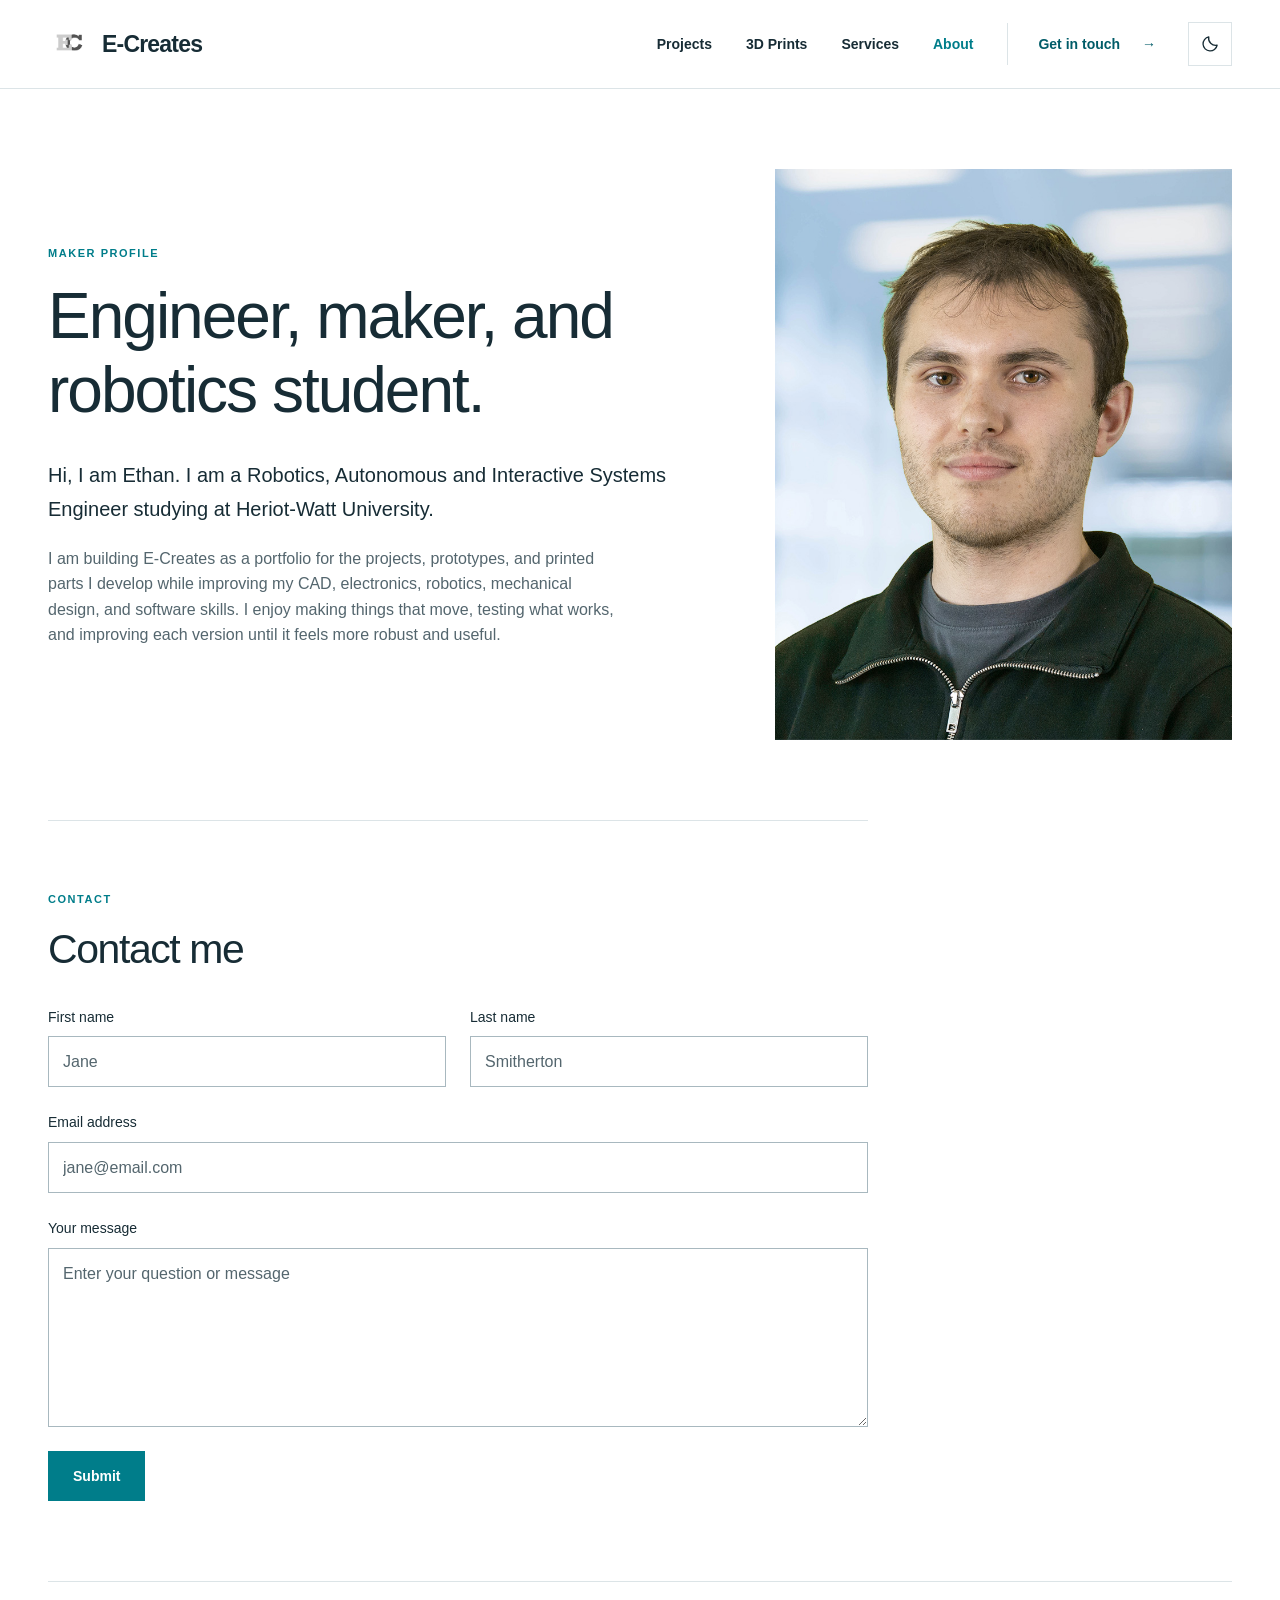
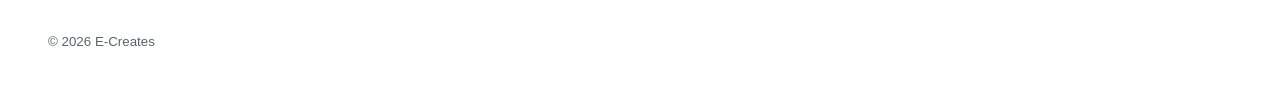
==== commit 80c706d4: "light and dark mode" ====
--- a/about.html
+++ b/about.html
@@ -11,6 +11,7 @@
     <link rel="icon" type="image/png" sizes="48x48" href="/assets/favicon-48.png" />
     <link rel="icon" type="image/png" sizes="192x192" href="/assets/favicon-192.png" />
     <link rel="apple-touch-icon" sizes="192x192" href="/assets/favicon-192.png" />
+    <script src="theme.js"></script>
     <link rel="stylesheet" href="styles.css" />
   </head>
 
@@ -23,7 +24,13 @@
           <span>E-Creates</span>
         </a>
 
-        <button class="nav-toggle" type="button" aria-expanded="false" aria-controls="primary-navigation" hidden>Menu <span aria-hidden="true">+</span></button>
+        <div class="nav-actions">
+          <button class="theme-toggle" type="button" aria-label="Switch to dark theme" title="Switch to dark theme" hidden>
+            <svg class="theme-icon-moon" viewBox="0 0 24 24" aria-hidden="true"><path d="M20.5 13.5A8.5 8.5 0 0 1 10.5 3.5 8.5 8.5 0 1 0 20.5 13.5Z" /></svg>
+            <svg class="theme-icon-sun" viewBox="0 0 24 24" aria-hidden="true"><circle cx="12" cy="12" r="4" /><path d="M12 2v2m0 16v2M2 12h2m16 0h2M5 5l1.5 1.5m11 11L19 19M5 19l1.5-1.5m11-11L19 5" /></svg>
+          </button>
+          <button class="nav-toggle" type="button" aria-expanded="false" aria-controls="primary-navigation" hidden>Menu <span aria-hidden="true">+</span></button>
+        </div>
         <nav class="nav-links" id="primary-navigation" aria-label="Primary">
           <a href="index.html#projects">Projects</a>
           <a href="index.html#prints">3D Prints</a>
--- a/styles.css
+++ b/styles.css
@@ -1,4 +1,4 @@
-﻿/* E-Creates: a restrained, project-first design system. */
+/* E-Creates: a restrained, project-first design system. */
 :root {
   --text: #172c35;
   --muted: #54666e;
@@ -8,19 +8,54 @@
   --surface: #fff;
   --surface-soft: #f2f6f7;
   --dark: #0c2632;
+  --button-text: #fff;
+  --hover-surface: #e9f4f5;
+  --input-line: #a8b8bf;
+  color-scheme: light;
+}
+:root[data-theme="dark"] {
+  --text: #e6eef2;
+  --muted: #afc1ca;
+  --accent: #80d4dc;
+  --accent-strong: #a4e5eb;
+  --line: #304650;
+  --surface: #101e26;
+  --surface-soft: #192e38;
+  --dark: #0a202b;
+  --button-text: #0c2632;
+  --hover-surface: #25424e;
+  --input-line: #6f8996;
+  color-scheme: dark;
+}
+@media (prefers-color-scheme: dark) {
+  :root:not([data-theme]) {
+  --text: #e6eef2;
+  --muted: #afc1ca;
+  --accent: #80d4dc;
+  --accent-strong: #a4e5eb;
+  --line: #304650;
+  --surface: #101e26;
+  --surface-soft: #192e38;
+  --dark: #0a202b;
+  --button-text: #0c2632;
+  --hover-surface: #25424e;
+  --input-line: #6f8996;
+  color-scheme: dark;
+  }
 }
 * { box-sizing: border-box; }
 html { scroll-behavior: smooth; scroll-padding-top: 100px; }
 body { margin: 0; color: var(--text); background: var(--surface); font-family: Arial, Helvetica, sans-serif; line-height: 1.6; }
 img { display: block; max-width: 100%; }
 a { color: inherit; }
-button, input, textarea { font: inherit; }
+button, input, textarea { font: inherit; color: inherit; }
+input::placeholder, textarea::placeholder { color: var(--muted); opacity: 1; }
 button, a { -webkit-tap-highlight-color: transparent; }
 :focus-visible { outline: 3px solid #009ead; outline-offset: 5px; }
 .container { width: min(1280px, calc(100% - 96px)); margin-inline: auto; }
-.skip-link { position: fixed; top: -100px; left: 16px; padding: 12px 20px; background: white; z-index: 1000; }
+.skip-link { position: fixed; top: -100px; left: 16px; padding: 12px 20px; background: var(--surface); z-index: 1000; }
 .skip-link:focus { top: 12px; }
-.site-header { position: sticky; top: 0; z-index: 20; background: #fff; border-bottom: 1px solid var(--line); }
+.site-header { position: sticky; top: 0; z-index: 20; background: var(--surface); border-bottom: 1px solid var(--line); }
 .nav { min-height: 88px; display: flex; align-items: center; justify-content: space-between; gap: 32px; }
 .logo { display: inline-flex; align-items: center; gap: 12px; text-decoration: none; font-size: 23px; font-weight: 700; letter-spacing: -.8px; white-space: nowrap; }
 .logo-img { width: 42px; height: 42px; object-fit: contain; }
@@ -30,6 +65,15 @@
 .nav-links .nav-contact { border-left: 1px solid var(--line); padding-left: 30px; color: var(--accent-strong); }
 .nav-contact span { margin-left: 18px; }
 .nav-toggle { display: none; }
+.nav-links { order: 1; margin-left: auto; }
+.nav-actions { order: 2; display: flex; align-items: center; gap: 10px; }
+.theme-toggle { display: grid; place-items: center; width: 44px; height: 44px; padding: 10px; background: transparent; color: var(--text); border: 1px solid var(--line); cursor: pointer; flex-shrink: 0; }
+.theme-toggle[hidden] { display: none; }
+.theme-toggle:hover { background: var(--surface-soft); border-color: var(--accent); }
+.theme-toggle svg { width: 20px; height: 20px; fill: none; stroke: currentColor; stroke-width: 1.6; stroke-linecap: round; stroke-linejoin: round; }
+.theme-icon-sun { display: none; }
+[data-theme="dark"] .theme-icon-sun { display: block; }
+[data-theme="dark"] .theme-icon-moon { display: none; }
 .hero { background: var(--dark); color: #fff; overflow: hidden; }
 .hero-grid { display: grid; grid-template-columns: 1.08fr 1fr; min-height: 600px; gap: 54px; align-items: center; }
 .hero-copy { padding: 72px 0; position: relative; z-index: 1; }
@@ -41,12 +85,12 @@
 .hero-subtitle { max-width: 440px; margin: 26px 0 32px; font-size: 18px; color: #d4e1e6; line-height: 1.7; }
 .hero-actions { display: flex; gap: 28px; align-items: center; flex-wrap: wrap; margin-top: 28px; }
 .btn { display: inline-flex; justify-content: center; align-items: center; gap: 28px; min-height: 50px; padding: 12px 24px; border: 1px solid transparent; border-radius: 0; text-decoration: none; font-size: 14px; font-weight: 600; cursor: pointer; transition: background .18s, color .18s; }
-.btn.primary { background: var(--accent); color: #fff; }
+.btn.primary { background: var(--accent); color: var(--button-text); }
 .btn.primary:hover { background: var(--accent-strong); }
 .hero .btn.primary { background: #8edce1; color: #0c2632; }
 .hero .btn.primary:hover { background: #b5edf0; }
 .btn.secondary { border-color: var(--accent); color: var(--accent-strong); background: transparent; }
-.btn.secondary:hover { background: #e9f4f5; }
+.btn.secondary:hover { background: var(--hover-surface); }
 .hero-text-link { font-size: 14px; text-decoration: none; }
 .hero-text-link span { margin-left: 12px; }
 .hero-text-link:hover { text-decoration: underline; text-underline-offset: 6px; }
@@ -99,7 +143,7 @@
 .tool-grid span { display: block; font-size: 12px; color: var(--accent); margin-bottom: 12px; }
 .tool-grid strong { font-weight: 400; font-size: 15px; line-height: 1.7; }
 .services-preview { background: var(--surface-soft); padding-inline: 48px; margin-bottom: 64px; }
-.services-preview .service-strip span { background: #fff; }
+.services-preview .service-strip span { background: var(--surface); }
 .page-title { max-width: 17ch; margin: 0 0 30px; font-size: clamp(42px, 5vw, 68px); font-weight: 400; letter-spacing: -2px; }
 .about-top { display: grid; grid-template-columns: 1.4fr 1fr; gap: 88px; align-items: center; padding-bottom: 80px; }
 .about-lead { font-size: 20px; line-height: 1.7; max-width: 62ch; }
@@ -111,7 +155,7 @@
 .field { display: flex; flex-direction: column; gap: 8px; }
 .field label { font-size: 14px; }
 .full { grid-column: 1 / -1; }
-.field input, .field textarea { width: 100%; min-width: 0; border: 1px solid #a8b8bf; border-radius: 0; background: #fff; padding: 12px 14px; color: var(--text); }
+.field input, .field textarea { width: 100%; min-width: 0; border: 1px solid var(--input-line); border-radius: 0; background: var(--surface); padding: 12px 14px; color: var(--text); }
 .field textarea { resize: vertical; }
 .services-hero { background: var(--surface-soft); padding: 64px; }
 .services-hero .page-title { max-width: 18ch; }
@@ -132,8 +176,8 @@
 .modal { position: fixed; inset: 0; z-index: 100; display: none; }
 .modal.is-open { display: block; }
 .modal-backdrop { position: absolute; inset: 0; background: #071b2bc9; }
-.modal-panel { position: relative; width: min(1120px, calc(100% - 48px)); margin: 24px auto; background: white; max-height: calc(100dvh - 48px); overflow: hidden; }
-.modal-close { position: absolute; top: 14px; right: 14px; z-index: 3; width: 44px; height: 44px; background: #fff; border: 1px solid var(--line); cursor: pointer; font-size: 22px; }
+.modal-panel { position: relative; width: min(1120px, calc(100% - 48px)); margin: 24px auto; background: var(--surface); max-height: calc(100dvh - 48px); overflow: hidden; }
+.modal-close { position: absolute; top: 14px; right: 14px; z-index: 3; width: 44px; height: 44px; background: var(--surface); border: 1px solid var(--line); cursor: pointer; font-size: 22px; }
 .modal-content { display: grid; grid-template-columns: 1fr 1fr; height: calc(100dvh - 48px); }
 .modal-image-wrap { position: relative; min-height: 0; background: var(--surface-soft); }
 .modal-image-wrap > img { width: 100%; height: 100%; object-fit: cover; }
@@ -154,7 +198,7 @@
 .modal-details li + li { margin-top: 8px; }
 .modal-gallery { position: absolute; bottom: 20px; left: 16px; right: 16px; display: flex; flex-wrap: wrap; justify-content: center; gap: 8px; }
 .modal-gallery[hidden] { display: none; }
-.modal-gallery-thumb { width: 64px; height: 52px; padding: 3px; border: 2px solid white; background: white; cursor: pointer; }
+.modal-gallery-thumb { width: 64px; height: 52px; padding: 3px; border: 2px solid white; background: var(--surface); cursor: pointer; }
 .modal-gallery-thumb.is-active { border-color: var(--accent); }
 .modal-gallery-thumb img { width: 100%; height: 100%; object-fit: cover; }
 @media (min-width: 1600px) { .hero-grid { min-height: 660px; } }
@@ -167,6 +211,16 @@
   .case-study-copy { padding: 32px; }
   .project-grid.compact, .capability-grid, .tool-grid { grid-template-columns: repeat(2, minmax(0, 1fr)); }
   .about-top { gap: 44px; }
+}
+@media (max-width: 960px) {
+  .nav { min-height: 72px; gap: 16px; flex-wrap: wrap; }
+  .nav-actions { order: 1; margin-left: auto; }
+  .nav-links { order: 2; width: 100%; margin-left: 0; flex-wrap: wrap; gap: 4px 24px; padding: 0 0 20px; }
+  .nav-toggle:not([hidden]) { display: flex; align-items: center; gap: 18px; min-height: 44px; background: none; border: 1px solid var(--line); padding: 8px 12px; font-size: 13px; cursor: pointer; }
+  .nav-links[data-collapsible]:not(.is-open) { display: none; }
+  .nav-links[data-collapsible].is-open { display: grid; gap: 2px; }
+  .nav-links a { padding: 10px 0; }
+  .nav-links .nav-contact { border-left: 0; padding-left: 0; }
 }
 @media (max-width: 760px) {
   html { scroll-padding-top: 88px; }
@@ -214,6 +268,9 @@
 @media (max-width: 480px) {
   .project-grid, .project-grid.compact, .capability-grid, .tool-grid, .form-grid { grid-template-columns: 1fr; }
   .hero-actions { gap: 22px; }
+  .nav { gap: 8px; }
+  .nav-actions { gap: 6px; }
+  .logo { gap: 6px; font-size: 19px; }
   .hero-showcase { height: 280px; }
   .hero-showcase figcaption { left: 20px; bottom: 20px; }
   .case-study-copy { padding: 24px; }
